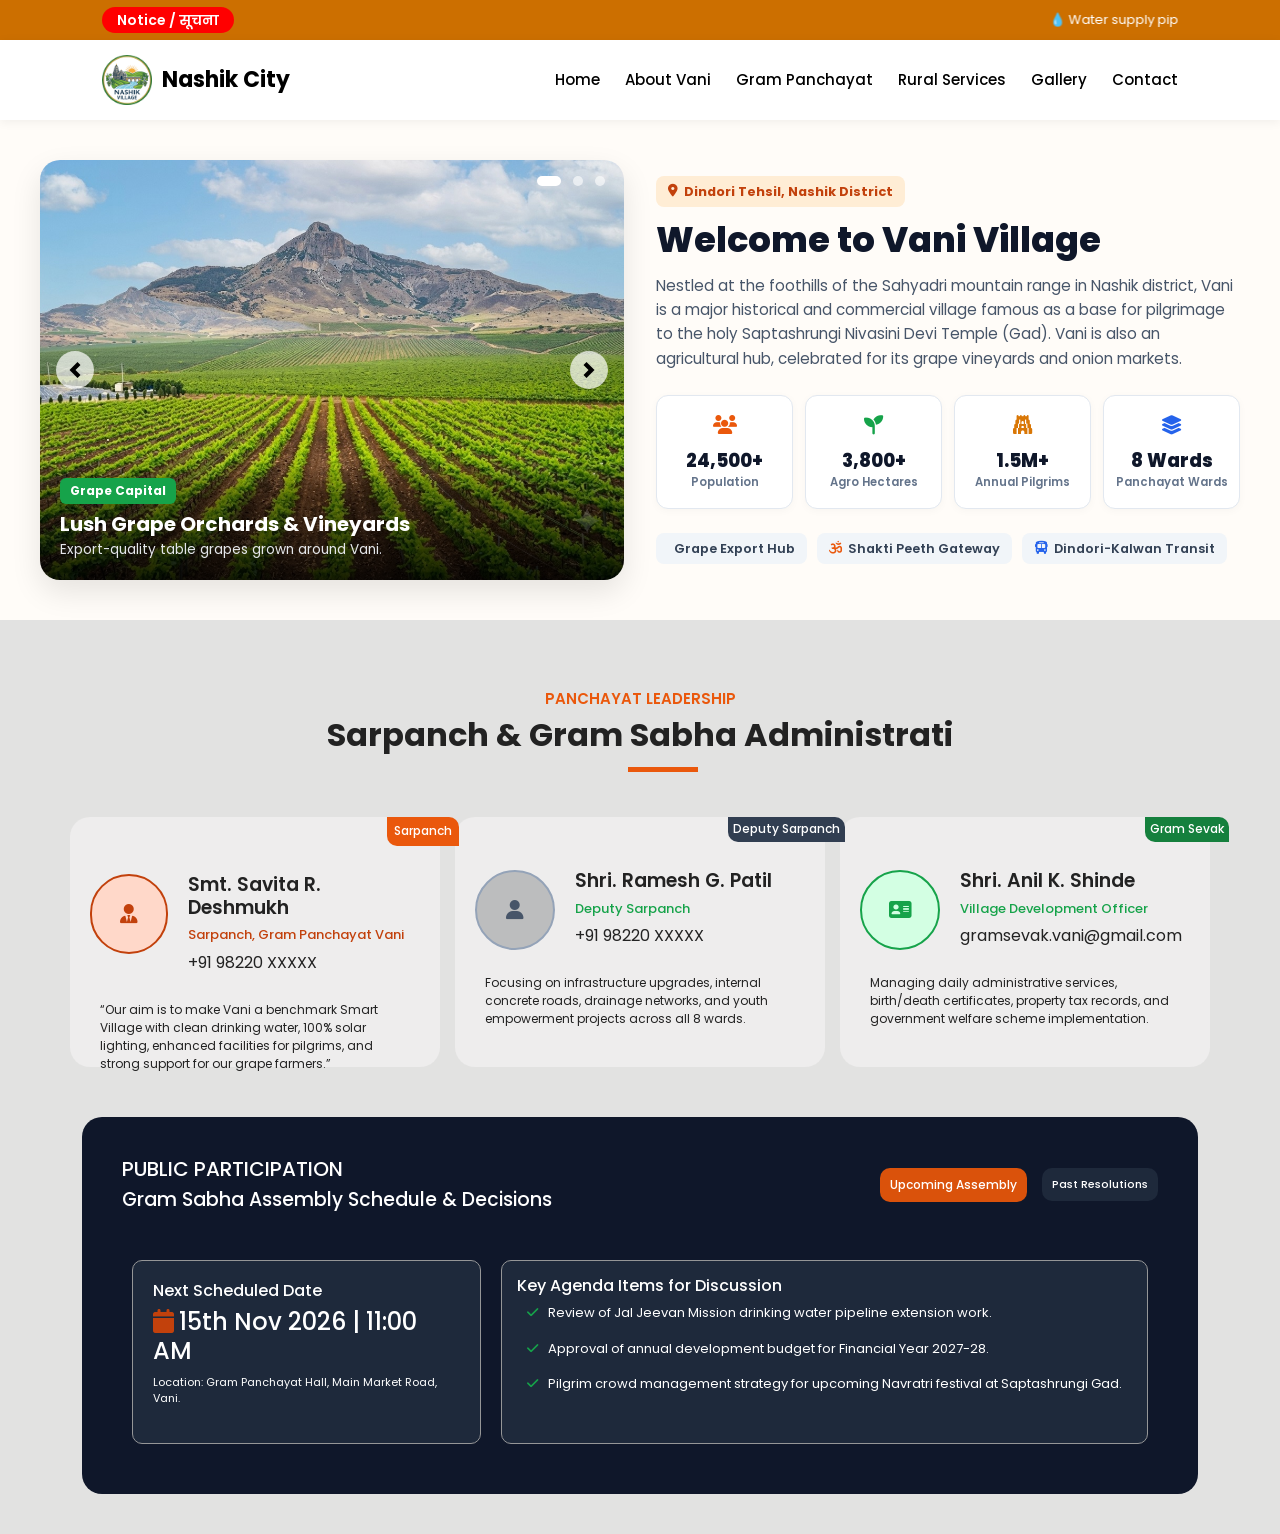
==== about.html @ 944fc52b "update" ====
<!DOCTYPE html>
<html lang="en">

<head>
    <meta charset="UTF-8">
    <meta name="viewport" content="width=device-width, initial-scale=1.0">
    <title>Nashik City | About Vani Village</title>

    <!-- Bootstrap 4 CSS -->
    <link rel="stylesheet" href="https://cdn.jsdelivr.net/npm/bootstrap@4.0.0/dist/css/bootstrap.min.css"
        integrity="sha384-Gn5384xqQ1aoWXA+058RXPxPg6fy4IWvTNh0E263XmFcJlSAwiGgFAW/dAiS6JXm" crossorigin="anonymous">

    <!-- Font Awesome -->
    <link rel="stylesheet" href="https://cdnjs.cloudflare.com/ajax/libs/font-awesome/6.7.2/css/all.min.css"
        referrerpolicy="no-referrer">

    <!-- Your complete stylesheet -->
    <link rel="stylesheet" href="style.css">
</head>

<body>
    <!-- Notice Bar -->
    <div class="notice">
        <h3>Notice / सूचना</h3>
        <marquee behavior="scroll" direction="left">
            💧 Water supply pipeline maintenance scheduled on Thursday 2 PM - 6 PM /
            रविवारी सकाळी ७ वाजता रामकुंड परिसरात विशेष स्वच्छता मोहीम.
        </marquee>
    </div>

    <!-- Header & Navigation -->
    <header class="heading">
        <a href="index.html" aria-label="Nashik City home">
            <div class="logo">
                <img src="./assets/logo.png" alt="Nashik City Logo">
                <h2>Nashik City</h2>
            </div>
        </a>

        <nav class="navbar" id="navbar" aria-label="Main navigation">
            <ul class="nav-links" id="nav-links">
                 <li><a href="#home">Home</a></li>
                <li><a href="/about.html">About Vani</a></li>
                <li><a href="#panchayat">Gram Panchayat</a></li>
                <li><a href="#services">Rural Services</a></li>
                <li><a href="#gallery">Gallery</a></li>
                <li><a href="#contact">Contact</a></li>
            </ul>
            <button class="hamburger-menu" id="hamburger-menu" aria-label="Toggle navigation" aria-expanded="false"
                aria-controls="nav-links" type="button">
                <span class="bar"></span>
                <span class="bar"></span>
                <span class="bar"></span>
            </button>
        </nav>
    </header>

    <main>
        <section class="about-section-1" aria-labelledby="about-title">
            <div class="about-container">
                <!-- LEFT SIDE: SLIDER -->
                <div class="about-slider">
                    <div id="carouselExampleIndicators" class="carousel slide" data-ride="carousel"
                        data-interval="5000">
                        <ol class="carousel-indicators custom-indicators">
                            <li data-target="#carouselExampleIndicators" data-slide-to="0" class="active"></li>
                            <li data-target="#carouselExampleIndicators" data-slide-to="1"></li>
                            <li data-target="#carouselExampleIndicators" data-slide-to="2"></li>
                        </ol>

                        <div class="carousel-inner">
                            <div class="carousel-item active">
                                <img class="d-block w-100" src="assets/aboutgrape.jpg"
                                    alt="Grape orchards and vineyards near Vani">
                                <div class="slider-overlay">
                                    <span class="badge-tag">Grape Capital</span>
                                    <h4 class="overlay-title">Lush Grape Orchards &amp; Vineyards</h4>
                                    <p class="overlay-desc">Export-quality table grapes grown around Vani.</p>
                                </div>
                            </div>

                            <div class="carousel-item">
                                <img class="d-block w-100" src="assets/about-gram.jpg"
                                    alt="Gram Panchayat administrative building">
                                <div class="slider-overlay">
                                    <span class="badge-tag">Administrative Hub</span>
                                    <h4 class="overlay-title">Gram Panchayat Administrative Hub</h4>
                                    <p class="overlay-desc">Serving citizens across Dindori Tehsil, Nashik District.</p>
                                </div>
                            </div>

                            <div class="carousel-item">
                                <img class="d-block w-100" src="assets/mata.jpg"
                                    alt="Saptashrungi Nivasini Devi Temple">
                                <div class="slider-overlay">
                                    <span class="badge-tag">Sacred Shrine</span>
                                    <h4 class="overlay-title">Saptashrungi Nivasini Devi Temple</h4>
                                    <p class="overlay-desc">A gateway to the revered Shakti Peeth pilgrimage site.</p>
                                </div>
                            </div>
                        </div>

                        <a class="carousel-control-prev circle-btn" href="#carouselExampleIndicators" role="button"
                            data-slide="prev" aria-label="Previous slide">
                            <span class="carousel-control-prev-icon" aria-hidden="true"></span>
                            <span class="sr-only">Previous</span>
                        </a>
                        <a class="carousel-control-next circle-btn" href="#carouselExampleIndicators" role="button"
                            data-slide="next" aria-label="Next slide">
                            <span class="carousel-control-next-icon" aria-hidden="true"></span>
                            <span class="sr-only">Next</span>
                        </a>
                    </div>
                </div>

                <!-- RIGHT SIDE: INFORMATION -->
                <div class="about-info">
                    <div class="location-tag">
                        <i class="fa-solid fa-location-dot" aria-hidden="true"></i>
                        Dindori Tehsil, Nashik District
                    </div>

                    <h1 class="main-title" id="about-title">Welcome to Vani Village</h1>
                    <p class="main-description">
                        Nestled at the foothills of the Sahyadri mountain range in Nashik district, Vani is a major
                        historical and commercial village famous as a base for pilgrimage to the holy Saptashrungi
                        Nivasini Devi Temple (Gad). Vani is also an agricultural hub, celebrated for its grape
                        vineyards and onion markets.
                    </p>

                    <div class="stats-grid">
                        <div class="stat-card">
                            <div class="stat-icon text-orange"><i class="fa-solid fa-users" aria-hidden="true"></i>
                            </div>
                            <div class="stat-value">24,500+</div>
                            <div class="stat-label">Population</div>
                        </div>
                        <div class="stat-card">
                            <div class="stat-icon text-green"><i class="fa-solid fa-seedling" aria-hidden="true"></i>
                            </div>
                            <div class="stat-value">3,800+</div>
                            <div class="stat-label">Agro Hectares</div>
                        </div>
                        <div class="stat-card">
                            <div class="stat-icon text-amber"><i class="fa-solid fa-gopuram" aria-hidden="true"></i>
                            </div>
                            <div class="stat-value">1.5M+</div>
                            <div class="stat-label">Annual Pilgrims</div>
                        </div>
                        <div class="stat-card">
                            <div class="stat-icon text-blue"><i class="fa-solid fa-layer-group" aria-hidden="true"></i>
                            </div>
                            <div class="stat-value">8 Wards</div>
                            <div class="stat-label">Panchayat Wards</div>
                        </div>
                    </div>

                    <div class="feature-badges">
                        <span class="feature-tag"><i class="fa-solid fa-wine-glass-starter text-green"
                                aria-hidden="true"></i> Grape Export Hub</span>
                        <span class="feature-tag"><i class="fa-solid fa-om text-orange" aria-hidden="true"></i> Shakti
                            Peeth Gateway</span>
                        <span class="feature-tag"><i class="fa-solid fa-bus text-blue" aria-hidden="true"></i>
                            Dindori-Kalwan Transit</span>
                    </div>
                </div>
            </div>
        </section>
        <section class="about-section-2">
            <div class="about-container2 text-center">
                <h6>Panchayat Leadership</h6>
                <h2>Sarpanch & Gram Sabha Administrati</h2>
                <span></span>
            </div>
            <div class="about-container-card">
                <div class="about-container-box">
                    <h6 class="ach61">Sarpanch</h6>
                    <div class="ach061">
                        <div class="ach-01"><i class="fa-solid fa-user-tie"></i></div>
                        <div class="ach-001">
                            <h5>Smt. Savita R. Deshmukh</h5>
                            <h6>Sarpanch, Gram Panchayat Vani</h6>
                            <p> +91 98220 XXXXX</p>
                        </div>
                    </div>
                    <div class="about-container-card-0001">
                        <p> “Our aim is to make Vani a benchmark Smart Village with clean drinking water, 100% solar
                            lighting, enhanced facilities for pilgrims, and strong support for our grape farmers.”</p>
                    </div>
                </div>
                <div class="about-container-box">
                    <h6 class="ach62">Deputy Sarpanch</h6>
                    <div class="ach061">
                        <div class="ach-02"><i class="fa-solid fa-user"></i></div>
                        <div class="ach-002">
                            <h5>Shri. Ramesh G. Patil</h5>
                            <h6>Deputy Sarpanch</h6>
                            <p> +91 98220 XXXXX</p>
                        </div>
                    </div>
                    <div class="about-container-card-0001">
                        <p>Focusing on infrastructure upgrades, internal concrete roads, drainage networks, and youth
                            empowerment projects across all 8 wards.</p>
                    </div>

                </div>
                <div class="about-container-box">
                    <h6 class="ach63">Gram Sevak</h6>
                    <div class="ach061">
                        <div class="ach-03"><i class="fa-solid fa-address-card"></i></div>
                        <div class="ach-003">
                            <h5>Shri. Anil K. Shinde</h5>
                            <h6>Village Development Officer</h6>
                            <p> gramsevak.vani@gmail.com</p>
                        </div>
                    </div>
                    <div class="about-container-card-0001">
                        <p>Managing daily administrative services, birth/death certificates, property tax records, and
                            government welfare scheme implementation.</p>
                    </div>

                </div>
            </div>

            </div>

            <div class="text-011">
                <div class="about-upcoming-assmebly">
                    <div class="public-partition">
                        <div class="public-partition-01">
                            <h5>Public Participation</h5>
                            <h4>Gram Sabha Assembly Schedule & Decisions</h4>
                        </div>
                        <div class="public-partition-02">
                            <h5>Upcoming Assembly</h5>
                            <h6>Past Resolutions</h6>
                        </div>
                    </div>

                    <div class="assmbly-01">
                        <div class="asmby-001 text-left">
                            <h6>Next Scheduled Date</h6>
                            <h4> <i class="fa-solid fa-calendar"></i>15th Nov 2026 | 11:00 AM</h4>
                            <p>Location: Gram Panchayat Hall, Main Market Road, Vani.</p>
                        </div>
                        <div class="asmby-002">
                            <h6>Key Agenda Items for Discussion</h6>
                            <p><i class="fa-solid fa-check"></i>Review of Jal Jeevan Mission drinking water pipeline extension work.</p>
                            <p><i class="fa-solid fa-check"></i>Approval of annual development budget for Financial Year 2027-28.</p>
                            <p><i class="fa-solid fa-check"></i>Pilgrim crowd management strategy for upcoming Navratri festival at Saptashrungi Gad.</p>
                        </div>
                    </div>
                </div>
            </div>
        </section>
    </main>

    <script src="https://code.jquery.com/jquery-3.2.1.slim.min.js"
        integrity="sha384-KJ3o2DKtIkvYIK3UENzmM7KCkRr/rE9/Qpg6aAZGJwFDMVNA/GpGFF93hXpG5KkN"
        crossorigin="anonymous"></script>
    <script src="https://cdn.jsdelivr.net/npm/popper.js@1.12.9/dist/umd/popper.min.js"
        integrity="sha384-ApNbgh9B+Y1QKtv3Rn7W3mgPxhU9K/ScQsAP7hUibX39j7fakFPskvXusvfa0b4Q"
        crossorigin="anonymous"></script>
    <script src="https://cdn.jsdelivr.net/npm/bootstrap@4.0.0/dist/js/bootstrap.min.js"
        integrity="sha384-JZR6Spejh4U02d8jOt6vLEHfe/JQGiRRSQQxSfFWpi1MquVdAyjUar5+76PVCmYl"
        crossorigin="anonymous"></script>

</body>

</html>
---- style.css ----
@import url('https://fonts.googleapis.com/css2?family=Poppins:wght@400;500;600;700&display=swap');

* {
    margin: 0;
    padding: 0;
    box-sizing: border-box;
    font-family: 'Poppins', sans-serif;
}


:root {
    ---alert-color--: #b5d0f3;
    ---padding--: 10px;
    --rounded--: 10px;
    ---font-size--: 13px;
    ---text-color--: #0a499b;

    ---background-red--: #ffcece;
    ---text-red--: #ff0000;


}

html {
    scroll-behavior: smooth;
    scroll-padding-top: 90px;
}

body {
    width: 100%;
    min-height: 100vh;
    overflow-x: hidden;
    color: #222;
}

/* Notice bar */
.notice {
    display: flex;
    align-items: center;
    gap: 20px;
    background-color: #CC6F00;
    color: #fff;
    min-height: 40px;
    padding-left: 130px;
    padding-right: 130px;
}

.notice h3 {
    background-color: red;
    font-size: 14px;
    font-weight: 600;
    border-radius: 20px;
    padding: 5px 15px;
    white-space: nowrap;
    margin: 0;
}

.notice marquee {
    flex: 1;
    min-width: 0;
    font-size: 13px;
}

/* Header */
.heading {
    display: flex;
    align-items: center;
    justify-content: space-between;
    background-color: #fff;
    color: #000;
    min-height: 80px;
    padding-left: 130px;
    padding-right: 130px;
    position: relative;
    z-index: 1000;
    box-shadow: 0 2px 10px rgba(0, 0, 0, 0.06);
}

/* Logo */
.logo {
    display: flex;
    align-items: center;
    gap: 10px;
    flex-shrink: 0;
}

.logo img {
    width: 50px;
    height: 50px;
    object-fit: contain;
}

.logo h2 {
    margin: 0;
    font-size: 22px;
    font-weight: 700;
    white-space: nowrap;
}

header a {
    text-decoration: none;
    color: black;
}

header a:hover {
    text-decoration: none;
    color: black;
}

/* Navigation */
.navbar {
    display: flex;
    align-items: center;
    width: auto;
    margin: 0;
    padding: 0;
}

.nav-links {
    display: flex;
    align-items: center;
    gap: 25px;
    list-style: none;
    margin: 0;
    padding: 0;
}

.nav-links li a {
    text-decoration: none;
    color: #000;
    font-size: 15px;
    font-weight: 500;
    transition: color 0.3s ease;
}

.nav-links li a:hover {
    color: #CC6F00;
}

/* Hamburger icon */
.hamburger-menu {
    display: none;
    flex-direction: column;
    align-items: center;
    justify-content: center;
    gap: 6px;
    width: 42px;
    height: 42px;
    cursor: pointer;
    border: none;
    background: transparent;
    position: relative;
    z-index: 1002;
}

.bar {
    display: block;
    width: 25px;
    height: 3px;
    background-color: #222;
    border-radius: 3px;
    transition: all 0.3s ease;
}

/* Hero section */
.section-1 {
    width: 100%;
    height: auto;
    margin: 0;
    padding: 0;
}



#carouselExampleControls {
    width: 100%;
}

.carousel-inner,
.carousel-item {
    width: 100%;
}

.carousel-img {
    display: block;
    width: 100%;
    height: clamp(350px, 48vw, 650px);
    object-fit: cover;
    object-position: center;
}

/* Hero caption */
.carousel-caption {
    top: 0;
    right: 10%;
    bottom: 0;
    left: 10%;
    display: flex;
    flex-direction: column;
    align-items: center;
    justify-content: center;
    padding: 20px;
    text-align: center;
}

.carousel-caption .badge {
    max-width: 100%;
    white-space: normal;
    font-size: 12px;
    padding: 8px 15px;
    margin-bottom: 15px;
}

.carousel-caption h1 {
    font-size: clamp(28px, 4vw, 55px);
    font-weight: 700;
    line-height: 1.3;
    margin-bottom: 15px;
    text-shadow: 0 2px 10px rgba(0, 0, 0, 0.45);
}

.carousel-caption p {
    max-width: 700px;
    width: 100%;
    font-size: clamp(14px, 1.5vw, 19px);
    line-height: 1.7;
    margin-bottom: 20px;
    text-shadow: 0 2px 6px rgba(0, 0, 0, 0.7);
}

.carousel-caption .btn {
    padding: 10px 24px;
    border-radius: 30px;
    font-size: 14px;
    font-weight: 600;
    transition: all 0.3s ease;
}

.carousel-caption .btn:hover {
    transform: translateY(-2px);
    box-shadow: 0 6px 18px rgba(0, 0, 0, 0.2);
}

/* Carousel controls */
.carousel-control-prev,
.carousel-control-next {
    width: 7%;
    opacity: 0.8;
    transition: opacity 0.3s ease;
}

.carousel-control-prev:hover,
.carousel-control-next:hover {
    opacity: 1;
}

/* Section 2 */
.section-2 {
    width: 100%;
    height: auto;
    padding-left: 130px;
    padding-right: 130px;
    background-color: #ededed;
}

.section-2>div {
    width: 100%;
    max-width: 1500px;
    margin: 0 auto;
}

/* Section label */
.round {
    display: inline-block;
    border-radius: 60px;
    background-color: #FFC107;
    color: #5e3400;
    padding: 8px 212px;
    font-size: 13px;
    font-weight: 600;
}

/* Section heading */
.bold {
    font-size: clamp(28px, 3.5vw, 46px);
    font-weight: 700;
    line-height: 1.3;
    margin: 15px 0 20px;
    color: #222;
}

/* Section paragraph */
.para1 {
    max-width: 1050px;
    margin: 0 auto 35px;
    padding-left: 15px;
    padding-right: 15px;
    text-align: center;
    font-size: 15px;
    line-height: 1.9;
    color: #555;
}

/* Card Container */
.cards {
    display: grid;
    grid-template-columns: repeat(4, minmax(0, 1fr));
    gap: 24px;
    align-items: stretch;
    width: 100%;
    max-width: 1400px;
    margin: 40px auto 0;
}

.card-container {
    width: 100%;
    max-width: none;
    min-width: 0;
    margin: 0;
}

/* Card Box */
.card-box {
    position: relative;
    display: flex;
    flex-direction: column;
    width: 100%;
    height: 100%;
    background: #ffffff;
    border-radius: 16px;
    overflow: hidden;
    box-shadow: 0 10px 25px rgba(0, 0, 0, 0.08);
    border: 1px solid #f0f0f0;
    transition: transform 0.3s ease, box-shadow 0.3s ease;
}

.card-box:hover {
    transform: translateY(-6px);
    box-shadow: 0 16px 32px rgba(0, 0, 0, 0.12);
}

/* Image Container */
.image-wrapper {
    width: 100%;
    height: 190px;
    overflow: hidden;
    position: relative;
    flex-shrink: 0;
}

.image-wrapper img {
    width: 100%;
    height: 100%;
    object-fit: cover;
    object-position: center;
    transition: transform 0.4s ease;
}

.card-box:hover .image-wrapper img {
    transform: scale(1.05);
}

/* Floating Icon Badge */
.icon-badge {
    position: absolute;
    top: 155px;
    left: 22px;
    width: 50px;
    height: 50px;
    background-color: #fff3e6;
    border-radius: 12px;
    display: flex;
    align-items: center;
    justify-content: center;
    box-shadow: 0 4px 10px rgba(0, 0, 0, 0.1);
    z-index: 2;
}

.icon-badge i {
    font-size: 24px;
    color: #d97706;
}

/* Content Area */
.card-content {
    display: flex;
    flex-direction: column;
    flex: 1;
    padding: 38px 22px 24px;
}

.card-title {
    font-size: 1.15rem;
    font-weight: 700;
    color: #111827;
    margin-bottom: 12px;
    line-height: 1.4;
}

.card-description {
    flex: 1;
    font-size: 0.9rem;
    color: #4b5563;
    line-height: 1.75;
    margin-bottom: 20px;
}

/* Card Footer & Button */
.card-footer {
    margin-top: auto;
    border-top: 1px solid #f3f4f6;
    padding-top: 14px;
}

.card-button {
    background: none;
    border: none;
    color: #c2410c;
    font-weight: 700;
    font-size: 0.9rem;
    cursor: pointer;
    padding: 0;
    text-align: left;
    transition: color 0.2s ease;
}

.card-button:hover {
    color: #9a3412;
    text-decoration: underline;
}

/* Section 3 */
.section-3 {
    width: 100%;
    height: auto;
    min-height: 300px;
    padding: 60px 5%;
    background-color: #fff;
}

.section-3 h1 {
    font-size: clamp(28px, 4vw, 42px);
    font-weight: 700;
    margin: 0;
}


.round2 {
    display: inline-block;
    border-radius: 60px;
    background-color: #c4edfd;
    color: #10466f;
    padding: 8px 22px;
    font-size: 13px;
    font-weight: 600;
}

.box {
    display: flex;
    align-items: center;
    flex-wrap: wrap;
    justify-content: center;
    gap: 30px;
    max-width: 1000px;
    padding-top: 5%;
    padding-bottom: 5%;
}

.box1 {
    width: 250px;
    transition: transform 0.35s ease,
        box-shadow 0.35s ease, ;
    border-radius: 10px;
    height: 170px;
    background-color: #10192C;
    padding: 15px;
}

.box2 {
    width: 250px;
    transition: transform 0.35s ease,
        box-shadow 0.35s ease, ;
    border-radius: 10px;
    height: 170px;
    background-color: #10192C;
}

.box3 {
    width: 250px;
    transition: transform 0.35s ease,
        box-shadow 0.35s ease, ;
    border-radius: 10px;
    height: 170px;
    background-color: #10192C;
}

.box4 {
    width: 250px;
    transition: transform 0.35s ease,
        box-shadow 0.35s ease, ;
    border-radius: 10px;
    height: 170px;
    background-color: #10192C;
}

.box1:hover,
.box2:hover,
.box3:hover,
.box4:hover {
    transform: translateY(-8px);
    box-shadow: 0 12px 28px rgba(0, 0, 0, 0.15);
    border: 1px #1ca67c solid;
}

.text {
    font-size: 40px;
    color: #f0f0f0;
}

.flx {
    display: flex;

}

.text {
    padding-top: 10px;
}

.txt {
    padding-top: 20px;
    color: #f0f0f0;
    font-weight: 600;
    font-size: 12px;
    text-transform: uppercase;
    padding-left: 5px;
}

.txt2 {
    color: #f0f0f0;
    font-weight: 800;
    text-transform: uppercase;
    font-size: 25px;
    padding-top: 5px;
}

.metro {
    color: #ededed;
    font-size: 13px;
}



.grps {
    color: #ededed;
    padding: 14px;
}

.exp {
    font-size: 16px;
    text-transform: uppercase;
    font-weight: 700;
    color: #5280ff;
    text-align: left;
}

.tons {
    text-align: left;
    font-weight: 800;
}

.hub {
    font-size: 14px;
    text-align: left;

}

.p {
    padding: 15px;
}

.dot {
    padding-right: 25px;
    color: rgb(98, 234, 98);
}

.dot2 {
    padding-right: 25px;
    color: rgb(234, 225, 98);
}

.md {
    color: rgb(98, 234, 98);
    font-weight: 500;
    font-size: 17px;
    text-transform: uppercase;
}

.md2 {
    color: rgb(234, 225, 98);
    font-weight: 500;
    font-size: 17px;
    text-transform: uppercase;
}

.tal {
    font-weight: 800;
    font-size: 33px;
}

.gram {
    font-size: 12px;
    color: #abaaaa;
}

.recta {
    display: flex;
    flex-wrap: wrap;
    align-items: center;
    justify-content: center;
    gap: 30px;

}

.rect {
    width: 250px;
    height: 200px;
    background-color: rgb(248, 248, 248);
    border: 1px solid #cccbcb;
    border-radius: 10px;
    padding: 15px;
    overflow: hidden;
    border-radius: 12px;
    transition: transform 0.35s ease,
        box-shadow 0.35s ease,
        background-color 0.35s ease;
    cursor: pointer;
}

.rect:hover {
    transform: translateY(-8px);
    box-shadow: 0 12px 28px rgba(0, 0, 0, 0.15);
}

.dress {
    padding-top: 15px;
    padding-bottom: 15px;
    font-size: 25px;
    color: orangered;
}

.num {
    font-size: 40px;
    font-weight: bolder;
}

.num1 {
    font-size: 40px;
    font-weight: bolder;
    padding-top: 50px;

}

.num3 {
    padding: 15px;
    font-size: 40px;
    font-weight: bolder;
}

.rati {
    color: #8e8e8e;
    text-transform: uppercase;
}


.section-4 {
    width: 100%;
    height: auto;
    background-color: #b1b8c2;
    padding: 20px 15px;
    box-sizing: border-box;
}

.round3 {
    display: inline-block;
    border-radius: 60px;
    background-color: #FFC107;
    color: #5e3400;
    padding: 8px 22px;
    font-size: 13px;
    font-weight: 600;
}

.shab {
    font-weight: 700;
}

.munci {
    font-size: 13px;
}

.gap {
    display: flex;
    align-items: center;
    justify-content: space-between;
    gap: 30px;
    flex-wrap: wrap;
    margin-bottom: 20px;
}

.tabs {
    display: flex;
    align-items: center;
    justify-content: center;
    gap: 12px;
    flex-wrap: wrap;
}

.tab {
    padding: 10px;
    border: 1px solid #d8dce3;
    border-radius: 12px;
    background: #f3f4f6;
    color: #23304d;
    font-size: 12px;
    font-weight: 600;
    cursor: pointer;
    transition: 0.3s;
}

.tab:hover {
    background: #eceff3;
}

.tab.active {
    background: #e85b20;
    color: #fff;
    border-color: #e85b20;
}

.search-box-wrapper {
    width: 100%;
    display: flex;
    justify-content: center;
    padding-bottom: 30px;
}

.search-box {
    position: relative;
    width: 100%;
    max-width: 600px;
    display: flex;
    align-items: center;
}

.search-box input {
    width: 100%;
    padding: 12px 15px 12px 45px;
    border: none;
    outline: none;
    border-radius: 20px;
    box-sizing: border-box;
}

.search-icon {
    color: grey;
    position: absolute;
    left: 18px;
    z-index: 2;
}

.notce-info {
    display: flex;
    align-items: stretch;
    justify-content: center;
    gap: 30px;
    flex-wrap: wrap;
}

.notice-card {
    flex: 1 1 320px;
    max-width: 400px;
    background: #fff;
    border: 1px solid #e5e7eb;
    border-radius: 18px;
    padding: 20px;
    transition: all .35s ease;
    cursor: pointer;
    position: relative;
    overflow: hidden;
    box-sizing: border-box;
}

.notice-card:hover {
    transform: translateY(-8px);
    box-shadow: 0 15px 35px rgba(0, 0, 0, 0.12);
    border-color: #0099cc;
}

.notice-card::before {
    content: "";
    position: absolute;
    top: 0;
    left: 0;
    width: 0%;
    height: 4px;
    background: linear-gradient(90deg, #00a9c9, #17c964);
    transition: .4s;
}

.notice-card:hover::before {
    width: 100%;
}

.card-top {
    display: flex;
    justify-content: space-between;
    align-items: center;
    margin-bottom: 16px;
}

.badge {
    background: #d7f2f5;
    color: #007d95;
    font-size: 13px;
    font-weight: 600;
    padding: 6px 14px;
    border-radius: 30px;
}

.date {
    color: #7a7a7a;
    font-size: 14px;
    display: flex;
    align-items: center;
    gap: 6px;
}

.notice-title {
    font-size: 22px;
    font-weight: 700;
    color: #0f172a;
    line-height: 1.4;
    margin-bottom: 14px;
    transition: .3s;
}

.notice-card:hover .notice-title {
    color: #0099cc;
}

.notice-text {
    color: #64748b;
    line-height: 1.7;
    font-size: 15px;
    margin-bottom: 20px;
}

.footer {
    display: flex;
    justify-content: space-between;
    align-items: center;
    border-top: 1px solid #ececec;
    padding-top: 14px;
}

.department {
    color: #64748b;
    font-size: 14px;
}

.status {
    width: 18px;
    height: 18px;
    border-radius: 50%;
    background: #20c05c;
    color: white;
    display: flex;
    align-items: center;
    justify-content: center;
    font-size: 11px;
    transition: .3s;
}

.notice-card:hover .status {
    transform: rotate(360deg) scale(1.15);
}

/* Media Query for Smaller Devices */
@media (max-width: 768px) {
    .gap {
        flex-direction: column;
        align-items: flex-start;
        gap: 15px;
    }

    .notice-title {
        font-size: 20px;
    }
}


.section-5 {
    width: 100%;
    height: auto;
    background-color: #fcfcfd;
    padding: 60px 5%;
}

.py {
    font-weight: bold;
}

.sea {
    width: 100%;
    display: flex;
    align-items: center;
    justify-content: center;
    gap: 20px;
    flex-wrap: wrap;
}

.search-box2 {
    width: 60%;
    position: relative;
}

.search-box2 i {
    position: absolute;
    left: 18px;
    top: 50%;
    transform: translateY(-50%);
    color: #6b7280;
    font-size: 16px;
}

.search-box2 input {
    width: 100%;
    padding: 12px 15px 12px 48px;
    border: 1px solid #cbd5e1;
    border-radius: 30px;
    outline: none;
    font-size: 15px;
    transition: 0.3s;
}

.search-box2 input:focus {
    border-color: #0ea5e9;
    box-shadow: 0 0 0 4px rgba(14, 165, 233, 0.15);
}

.sea2 {
    width: 30%;
}

.sea2 select {
    width: 100%;
    padding: 12px 15px;
    border: 1px solid #cbd5e1;
    border-radius: 30px;
    outline: none;
    font-size: 15px;
    cursor: pointer;
    background: #fff;
    transition: 0.3s;
}

.sea2 select:focus {
    border-color: #0ea5e9;
}

.fines {
    width: 100%;
    display: flex;
    flex-wrap: wrap;
    align-items: center;
    justify-content: center;
    gap: 20px;
    padding: 40px 10px 10px 10px;
}

.fines-box {
    width: 500px;
    height: auto;
    background-color: #d8dce3;
    border: 1px solid #c5c9cf;
    border-radius: 10px;
    padding: 10px;
    cursor: pointer;


}

.charges {
    display: flex;
    align-items: center;
    justify-content: space-between;
}

.proc {
    background: var(---alert-color--);
    padding: var(---padding--);
    border-radius: var(--rounded--);
    color: var(---text-color--);
    font-size: var(---font-size--);
}

.thous {
    background: var(---background-red--);
    color: var(---text-red--);
    padding: var(---padding--);
    border-radius: var(--rounded--);
}

.thos1 {
    font-size: 19px;
    font-weight: bold;
}

.thos2 {
    font-size: 14px;
    font-weight: lighter;
}

.footer-portal {
    width: 100%;
    background-color: #0b1120;
    /* Deep dark navy matching the image */
    color: #94a3b8;
    font-family: inherit;
    padding: 50px 20px 20px 20px;
    box-sizing: border-box;
}

.footer-container {
    max-width: 1200px;
    margin: 0 auto;
    display: flex;
    justify-content: space-between;
    gap: 40px;
    flex-wrap: wrap;
}

.footer-col {
    flex: 1 1 250px;
}

.footer-brand {
    display: flex;
    align-items: center;
    gap: 10px;
    margin-bottom: 15px;
}

.footer-brand h3 {
    color: #ffffff;
    font-size: 18px;
    font-weight: 700;
    margin: 0;
}

.brand-icon {
    font-size: 20px;
}

.footer-desc {
    font-size: 14px;
    line-height: 1.6;
    color: #94a3b8;
    margin: 0;
}

.footer-col h4 {
    color: #ffffff;
    font-size: 13px;
    font-weight: 700;
    letter-spacing: 0.5px;
    margin-bottom: 20px;
}

.links-col ul {
    list-style: none;
    padding: 0;
    margin: 0;
}

.links-col li {
    margin-bottom: 12px;
}

.links-col a {
    color: #94a3b8;
    text-decoration: none;
    font-size: 14px;
    transition: color 0.3s ease;
}

.links-col a:hover {
    color: #ffffff;
}

.address-col p {
    font-size: 14px;
    line-height: 1.6;
    margin: 0 0 12px 0;
}

.footer-email a {
    color: #38bdf8;
    text-decoration: none;
}

.footer-email a:hover {
    text-decoration: underline;
}

.footer-divider {
    max-width: 1200px;
    height: 1px;
    background-color: #1e293b;
    margin: 40px auto 20px auto;
}

.footer-bottom {
    max-width: 1200px;
    margin: 0 auto;
    display: flex;
    justify-content: space-between;
    align-items: center;
    flex-wrap: wrap;
    gap: 15px;
    font-size: 13px;
    color: #64748b;
}

.footer-bottom p {
    margin: 0;
}

/* Responsive adjustments for smaller tablets and mobile screens */
@media (max-width: 768px) {
    .footer-container {
        gap: 30px;
    }

    .footer-bottom {
        flex-direction: column;
        align-items: flex-start;
        gap: 8px;
    }
}




/* Tablet Responsive */
@media (max-width: 1100px) {
    .heading {
        padding: 12px 22px;
    }

    .logo h2 {
        font-size: 19px;
    }

    .nav-links {
        gap: 17px;
    }

    .nav-links li a {
        font-size: 14px;
    }

    .carousel-img {
        height: clamp(350px, 48vw, 500px);
    }

    .cards {
        grid-template-columns: repeat(2, minmax(0, 1fr));
        gap: 24px;
    }

    .image-wrapper {
        height: 210px;
    }

    .para1 {
        font-size: 14px;
    }
}

/* Mobile Responsive */
@media (max-width: 768px) {
    .heading {
        padding: 10px 18px;
        min-height: 70px;
    }



    .search-box2,
    .sea2 {
        width: 100%;
    }

    .sea {
        flex-direction: column;
    }


    .logo {
        gap: 8px;
    }

    .logo h2 {
        font-size: 18px;
    }

    .logo img {
        width: 42px;
        height: 42px;
    }

    .hamburger-menu {
        display: flex;
    }

    /* Mobile Navigation */
    .nav-links {
        position: fixed;
        top: 0;
        right: -100%;
        width: 80%;
        max-width: 340px;
        height: 100vh;
        height: 100dvh;
        background-color: #222;
        flex-direction: column;
        justify-content: flex-start;
        align-items: center;
        gap: 24px;
        padding: 100px 20px 30px;
        box-shadow: -5px 0 15px rgba(0, 0, 0, 0.3);
        list-style: none;
        overflow-y: auto;
        transition: right 0.35s ease;
        z-index: 1001;
    }

    .nav-links.active {
        right: 0;
    }

    .nav-links li {
        width: 100%;
        margin: 0;
        display: block;
        text-align: center;
    }

    .nav-links li a {
        color: #fff;
        font-size: 17px;
        display: block;
        padding: 10px;
        text-decoration: none;
    }

    .nav-links li a:hover {
        color: #FFC107;
    }

    /* Hamburger becomes an X */
    .hamburger-menu.active .bar:nth-child(1) {
        transform: translateY(9px) rotate(45deg);
    }

    .hamburger-menu.active .bar:nth-child(2) {
        opacity: 0;
    }

    .hamburger-menu.active .bar:nth-child(3) {
        transform: translateY(-9px) rotate(-45deg);
    }

    .hamburger-menu.active .bar {
        background-color: #CC6F00;
    }

    /* Notice bar */
    .notice {
        gap: 10px;
        padding: 8px 10px;
    }

    .notice h3 {
        font-size: 11px;
        padding: 5px 10px;
    }

    .notice marquee {
        font-size: 11px;
    }

    /* Hero section */
    .section-1 {
        height: auto;
    }

    .carousel-img {
        height: 420px;
    }

    .carousel-caption {
        right: 7%;
        left: 7%;
        padding: 12px 5px;
    }

    .carousel-caption .badge {
        font-size: 10px;
        padding: 7px 12px;
        margin-bottom: 12px;
    }

    .carousel-caption h1 {
        font-size: clamp(25px, 5vw, 35px);
        margin-bottom: 12px;
    }

    .carousel-caption p {
        font-size: 13px;
        line-height: 1.6;
        margin-bottom: 15px;
    }

    .carousel-caption .btn {
        font-size: 12px;
        padding: 9px 18px;
    }

    /* Section 2 */
    .section-2 {
        height: auto;
        padding: 45px 20px;
    }

    .section-2 .bold {
        font-size: clamp(25px, 5vw, 34px);
    }

    .para1 {
        font-size: 13px;
        padding-left: 5px;
        padding-right: 5px;
        line-height: 1.8;
        margin-bottom: 25px;
    }

    /* Cards */
    .cards {
        grid-template-columns: repeat(2, minmax(0, 1fr));
        gap: 18px;
        margin-top: 28px;
    }

    .image-wrapper {
        height: 180px;
    }

    .icon-badge {
        top: 145px;
        left: 16px;
        width: 44px;
        height: 44px;
    }

    .icon-badge i {
        font-size: 20px;
    }

    .card-content {
        padding: 34px 16px 20px;
    }

    .card-title {
        font-size: 1rem;
    }

    .card-description {
        font-size: 0.84rem;
        line-height: 1.7;
    }

    .card-button {
        font-size: 0.8rem;
    }

    /* Section 3 */
    .section-3 {
        min-height: 220px;
        padding: 40px 20px;
    }

    .box1 {
        width: 270px;
        transition: transform 0.35s ease,
            box-shadow 0.35s ease, ;
        border-radius: 10px;
        height: 170px;
        background-color: #10192C;
        padding: 15px;
    }

    .box2 {
        width: 250px;
        transition: transform 0.35s ease,
            box-shadow 0.35s ease, ;
        border-radius: 10px;
        height: 170px;
        background-color: #10192C;
    }

    .box3 {
        width: 250px;
        transition: transform 0.35s ease,
            box-shadow 0.35s ease, ;
        border-radius: 10px;
        height: 170px;
        background-color: #10192C;
    }

    .box4 {
        width: 280px;
        border-radius: 10px;
        height: 170px;
        background-color: #10192C;
    }
}

/* Small Mobile */
@media (max-width: 480px) {
    .heading {
        min-height: 64px;
        padding: 8px 12px;
    }

    .logo img {
        width: 36px;
        height: 36px;
    }

    .logo h2 {
        font-size: 16px;
    }

    .hamburger-menu {
        width: 38px;
        height: 38px;
    }

    /* Notice */
    .notice {
        gap: 8px;
        padding: 7px;
    }

    .notice h3 {
        font-size: 10px;
        padding: 5px 8px;
    }

    .notice marquee {
        font-size: 10px;
    }

    /* Hero */
    .carousel-img {
        height: 360px;
    }

    .carousel-caption {
        right: 9%;
        left: 9%;
        padding: 10px 2px;
    }

    .carousel-caption .badge {
        max-width: 95%;
        font-size: 9px;
    }

    .carousel-caption h1 {
        font-size: 24px;
        line-height: 1.3;
    }

    .carousel-caption p {
        font-size: 11px;
        line-height: 1.55;
    }

    .carousel-caption .btn {
        font-size: 11px;
        padding: 8px 14px;
    }

    /* Section 2 */
    .section-2 {
        padding: 35px 14px;
    }

    .round {
        font-size: 11px;
        padding: 7px 15px;
    }

    .section-2 .bold {
        font-size: 25px;
        line-height: 1.35;
    }

    .para1 {
        font-size: 12px;
        padding: 0;
        line-height: 1.8;
    }

    /* Cards */
    .cards {
        grid-template-columns: 1fr;
        gap: 22px;
        margin-top: 25px;
    }

    .card-container {
        width: 100%;
        max-width: 400px;
        margin: 0 auto;
    }

    .image-wrapper {
        height: 210px;
    }

    .icon-badge {
        top: 175px;
        left: 18px;
        width: 46px;
        height: 46px;
    }

    .card-content {
        padding: 35px 18px 20px;
    }

    .card-title {
        font-size: 1.1rem;
    }

    .card-description {
        font-size: 0.88rem;
        line-height: 1.75;
    }

    .card-button {
        font-size: 0.85rem;
    }

    /* Section 3 */
    .section-3 {
        min-height: 180px;
        padding: 35px 16px;
    }
}


/* Traditional Website Side Spacing */

/* Notice Bar */
.notice {
    padding-left: clamp(20px, 8vw, 130px);
    padding-right: clamp(20px, 8vw, 130px);
}

/* Header */
.heading {
    padding-left: clamp(20px, 8vw, 130px);
    padding-right: clamp(20px, 8vw, 130px);
}

/* Hero Section */
.section-1 {
    padding-left: clamp(16px, 4vw, 60px);
    padding-right: clamp(16px, 4vw, 60px);
}

/* Heritage Section */
.section-2 {
    padding: 60px clamp(20px, 8vw, 130px);
}

/* Section Label */
.round {
    padding: 8px 22px;
}

/* Statistics Boxes */
.box {
    width: 100%;
    max-width: 1000px;
    margin: 0 auto;
    padding: 40px 0;
}

/* Heritage Cards */
.cards {
    width: 100%;
    max-width: 1400px;
    margin: 30px auto 0;
}

/* Analytics Section */
.section-3 {
    padding: 60px clamp(20px, 8vw, 130px);
}

/* Analytics Cards */
.recta {
    width: 100%;
    max-width: 1400px;
    margin: 30px auto 0;
}

/* Official Bulletins */
.section-4 {
    padding: 40px clamp(20px, 8vw, 130px);
}

/* Tablet */
@media (max-width: 1100px) {

    .notice,
    .heading {
        padding-left: 30px;
        padding-right: 30px;
    }

    .section-1 {
        padding-left: 20px;
        padding-right: 20px;
    }

    .section-2,
    .section-3,
    .section-4 {
        padding-left: 30px;
        padding-right: 30px;
    }
}

/* Mobile */
@media (max-width: 768px) {

    .notice,
    .heading {
        padding-left: 15px;
        padding-right: 15px;
    }

    .section-1 {
        padding-left: 10px;
        padding-right: 10px;
    }

    .section-2,
    .section-3,
    .section-4 {
        padding: 35px 18px;
    }

    .box {
        padding: 25px 0;
        gap: 18px;
    }

    .recta {
        gap: 18px;
    }
}

/* Small Mobile */
@media (max-width: 480px) {

    .notice,
    .heading {
        padding-left: 10px;
        padding-right: 10px;
    }

    .section-1 {
        padding-left: 6px;
        padding-right: 6px;
    }

    .section-2,
    .section-3,
    .section-4 {
        padding: 30px 14px;
    }
}



/* About */

/* Container Layout */
.about-section-1 {
    background-color: #fffcf8;
    padding: 40px 20px;
    font-family: 'Segoe UI', Roboto, Helvetica, Arial, sans-serif;
}

.about-container {
    max-width: 1200px;
    height: auto;
    margin: 0 auto;
    display: flex;
    gap: 32px;
    align-items: center;
}

/* LEFT SIDE: SLIDER STYLES */
.about-slider {
    flex: 1;
    max-width: 50%;
    border-radius: 20px;
    overflow: hidden;
    box-shadow: 0 12px 30px rgba(0, 0, 0, 0.1);
    position: relative;
}

.about-slider .carousel-item {
    height: 420px;
    position: relative;
}

.about-slider .carousel-item img {
    width: 100%;
    height: 100%;
    object-fit: cover;
}

/* Custom Top-Right Pill Indicators */
.custom-indicators {
    top: 16px;
    right: 16px;
    left: auto;
    bottom: auto;
    margin: 0;
    display: flex;
    gap: 6px;
    z-index: 10;
}

.custom-indicators li {
    width: 10px;
    height: 10px;
    border-radius: 50%;
    background-color: rgba(255, 255, 255, 0.6);
    border: none;
    transition: all 0.3s ease;
}

.custom-indicators li.active {
    width: 24px;
    border-radius: 12px;
    background-color: #ffffff;
}

/* Bottom Overlay Text */
.slider-overlay {
    position: absolute;
    bottom: 0;
    left: 0;
    right: 0;
    padding: 24px;
    background: linear-gradient(to top, rgba(0, 0, 0, 0.85) 0%, rgba(0, 0, 0, 0.4) 60%, transparent 100%);
    color: #ffffff;
}

.badge-tag {
    display: inline-block;
    background-color: #16a34a;
    /* Vibrant Green */
    color: #ffffff;
    font-size: 0.75rem;
    font-weight: 700;
    padding: 4px 10px;
    border-radius: 6px;
    margin-bottom: 8px;
}

.overlay-title {
    font-size: 1.25rem;
    font-weight: 700;
    margin: 0 0 4px 0;
}

.overlay-desc {
    font-size: 0.85rem;
    color: #e5e7eb;
    margin: 0;
}

/* Circular Carousel Controls */
.circle-btn {
    width: 38px;
    height: 38px;
    background-color: rgba(255, 255, 255, 0.7);
    border-radius: 50%;
    top: 50%;
    transform: translateY(-50%);
    opacity: 1;
    display: flex;
    align-items: center;
    justify-content: center;
    transition: background-color 0.2s ease;
}

.circle-btn:hover {
    background-color: rgba(255, 255, 255, 0.95);
}

.carousel-control-prev.circle-btn {
    left: 16px;
}

.carousel-control-next.circle-btn {
    right: 16px;
}

.circle-btn .carousel-control-prev-icon,
.circle-btn .carousel-control-next-icon {
    filter: invert(1);
    width: 16px;
    height: 16px;
}


/* RIGHT SIDE: INFO STYLES */
.about-info {
    flex: 1;
    max-width: 50%;
}

.location-tag {
    display: inline-flex;
    align-items: center;
    gap: 6px;
    background-color: #ffedd5;
    color: #c2410c;
    font-size: 0.8rem;
    font-weight: 700;
    padding: 6px 12px;
    border-radius: 8px;
    margin-bottom: 12px;
}

.main-title {
    font-size: 2.2rem;
    font-weight: 800;
    color: #0f172a;
    margin-bottom: 12px;
}

.main-description {
    font-size: 0.95rem;
    color: #475569;
    line-height: 1.6;
    margin-bottom: 24px;
}

/* Stat Cards 4-Column Grid */
.stats-grid {
    display: grid;
    grid-template-columns: repeat(4, 1fr);
    gap: 12px;
    margin-bottom: 24px;
}

.stat-card {
    background: #ffffff;
    border: 1px solid #e2e8f0;
    border-radius: 12px;
    padding: 16px 10px;
    text-align: center;
    box-shadow: 0 2px 8px rgba(0, 0, 0, 0.03);
}

.stat-icon {
    font-size: 1.2rem;
    margin-bottom: 6px;
}

.stat-value {
    font-size: 1.15rem;
    font-weight: 800;
    color: #0f172a;
}

.stat-label {
    font-size: 0.72rem;
    color: #64748b;
    font-weight: 600;
}

/* Feature Tag Pills Bottom */
.feature-badges {
    display: flex;
    gap: 10px;
    flex-wrap: wrap;
}

.feature-tag {
    display: inline-flex;
    align-items: center;
    gap: 6px;
    background-color: #f1f5f9;
    color: #334155;
    font-size: 0.8rem;
    font-weight: 600;
    padding: 6px 12px;
    border-radius: 8px;
}

/* Ensure the parent carousel item acts as the absolute positioning container */
.about-slider .carousel-item {
    position: relative;
    overflow: hidden;
}

/* Position overlay strictly within each slide */
.slider-overlay {
    position: absolute;
    bottom: 0;
    left: 0;
    right: 0;
    padding: 20px;
    background: linear-gradient(to top, rgba(0, 0, 0, 0.85) 0%, rgba(0, 0, 0, 0.4) 70%, transparent 100%);
    color: #ffffff;
    z-index: 5;
}

/* Color Helper Classes */
.text-orange {
    color: #ea580c;
}

.text-green {
    color: #16a34a;
}

.text-amber {
    color: #d97706;
}

.text-blue {
    color: #2563eb;
}

/* Responsive Adjustments */
@media (max-width: 992px) {
    .about-container {
        flex-direction: column;
    }

    .about-slider,
    .about-info {
        max-width: 100%;
    }

    .stats-grid {
        grid-template-columns: repeat(2, 1fr);
    }
}


.about-section-1 {
    width: 100%;
    padding: 40px 20px;
    background-color: #fffcf8;
}

.about-container {
    width: 100%;
    max-width: 1200px;
    margin: 0 auto;
    display: flex;
    align-items: center;
    gap: 32px;
}

.about-slider {
    position: relative;
    flex: 1 1 0;
    min-width: 0;
    max-width: calc(50% - 16px);
    height: 420px;
    border-radius: 20px;
    overflow: hidden;
    box-shadow: 0 12px 30px rgba(0, 0, 0, 0.1);
}

.about-slider .carousel,
.about-slider .carousel-inner {
    width: 100%;
    height: 420px;
}

.about-slider .carousel-item {
    position: relative;
    width: 100%;
    height: 420px;
    overflow: hidden;
}

.about-slider .carousel-item img {
    display: block;
    width: 100%;
    height: 420px;
    object-fit: cover;
    object-position: center;
}

.about-slider .slider-overlay {
    position: absolute;
    right: 0;
    bottom: 0;
    left: 0;
    z-index: 5;
    padding: 20px;
    color: #fff;
    background: linear-gradient(to top, rgba(0, 0, 0, .85), rgba(0, 0, 0, .4) 70%, transparent);
}

.about-slider .custom-indicators {
    top: 16px;
    right: 16px;
    bottom: auto;
    left: auto;
    z-index: 10;
    display: flex;
    gap: 6px;
    margin: 0;
}

.about-slider .custom-indicators li {
    width: 10px;
    height: 10px;
    border: 0;
    border-radius: 50%;
    background-color: rgba(255, 255, 255, .6);
}

.about-slider .custom-indicators li.active {
    width: 24px;
    border-radius: 12px;
    background-color: #fff;
}

.about-slider .circle-btn {
    top: 50%;
    bottom: auto;
    z-index: 10;
    display: flex;
    align-items: center;
    justify-content: center;
    width: 38px;
    height: 38px;
    border-radius: 50%;
    background-color: rgba(255, 255, 255, .7);
    opacity: 1;
    transform: translateY(-50%);
}

.about-slider .carousel-control-prev.circle-btn {
    left: 16px;
}

.about-slider .carousel-control-next.circle-btn {
    right: 16px;
}

.about-info {
    flex: 1 1 0;
    min-width: 0;
    max-width: calc(50% - 16px);
}

@media (max-width: 992px) {
    .about-container {
        flex-direction: column;
        align-items: stretch;
    }

    .about-slider {
        flex: none;
        width: 100%;
        max-width: 100%;
    }

    .about-info {
        width: 100%;
        max-width: 100%;
    }
}

@media (max-width: 480px) {

    .about-slider,
    .about-slider .carousel,
    .about-slider .carousel-inner,
    .about-slider .carousel-item,
    .about-slider .carousel-item img {
        height: 350px;
    }

    .about-slider .slider-overlay {
        padding: 16px;
    }

    .about-slider .overlay-title {
        font-size: 1.05rem;
    }

    .about-slider .overlay-desc {
        font-size: .78rem;
    }
}



/* section 2 */

.about-section-2 {
    background-color: #e2e2e1;
    padding: 40px 20px;
    font-family: 'Segoe UI', Roboto, Helvetica, Arial, sans-serif;
}

.about-container2 {
    max-width: 1200px;
    height: auto;
    margin: 0 auto;
}

.about-container2 h6 {
    color: #EA580C;
    text-transform: uppercase;
    font-size: 15px;
    padding-top: 30px;
    font-weight: 600;
}

.about-container2 h2 {
    font-weight: bold;
}

.about-container2 span {
    width: 70px;
    height: 5px;
    display: block;
    background-color: #EA580C;
    position: relative;
    left: 49%;
    top: 5px;

}

.about-container-card {
    padding: 50px;
    display: flex;
    align-items: center;
    gap: 15px;
}

.about-container-box {
    width: 400px;
    height: 250px;
    background-color: #eeeded;
    border-radius: 20px;
    padding: 20px;
}

.about-container-box .ach61 {
    position: relative;
    font-size: 12px;
    padding: 7px;
    left: 297px;
    bottom: 20px;
    width: fit-content;
    color: white;
    background: #EA580C;
    border-radius: 0 10px 0 10px;
}

.about-container-box .ach62 {
    position: relative;
    font-size: 12px;
    padding: 5px;
    bottom: 20px;
    left: 253px;
    width: fit-content;
    color: white;
    background: #313E51;
    border-radius: 0 10px 0 10px;
}

.about-container-box .ach63 {
    position: relative;
    font-size: 12px;
    padding: 5px;
    left: 285px;
    bottom: 20px;
    width: fit-content;
    color: white;
    background: #15803D;
    border-radius: 0 10px 0 10px;
}

.about-container-box .ach061 {
    display: flex;
    gap: 20px;
}

.about-container-box .ach-01{
    width:  80px;
    height: 80px;
    background-color: #ffd8c9;
    border-radius: 90px;
    border: 2px solid #C2410C ;
    display: flex;
    align-items: center;
    justify-content: center;
}
.about-container-box .ach-02{
    width:  80px;
    height: 80px;
    background-color: #bcbdbe;
    border-radius: 90px;
    border: 2px solid #94A3B8;
    display: flex;
    align-items: center;
    justify-content: center;
}
.about-container-box .ach-03{
    width:  80px;
    height: 80px;
    background-color: #d3ffe3;
    border-radius: 90px;
    border: 2px solid #16A34A;
    display: flex;
    align-items: center;
    justify-content: center;
}

.about-container-box .ach-01{
    color: #C2410C;
    font-size: 20px;
}
.about-container-box .ach-02{
    color: #475569;
    font-size: 20px;
}
.about-container-box .ach-03{
    color: #16A34A;
    font-size: 20px;
}

.about-container-box .ach-001 h5{
    font-size: 19px;
    padding-bottom: 0;
    font-weight: 600;
}

.about-container-box .ach-001 h6{
    padding-top: 0;
    font-size: 13px;
    color: #C2410C;
}
.about-container-box .ach-002 h5{
    font-size: 19px;
    padding-bottom: 0;
    font-weight: 600;
}

.about-container-box .ach-002 h6{
    padding-top: 0;
    font-size: 13px;
    color: #475569 ;
}

.about-container-box .ach-002 h5{
    font-size: 19px;
    padding-bottom: 0;
    font-weight: 600;
}

.about-container-box .ach-002 h6{
    padding-top: 0;
    font-size: 13px;
    color: #16A34A;
}
.about-container-box .ach-003 h5{
    font-size: 19px;
    padding-bottom: 0;
    font-weight: 600;
}

.about-container-box .ach-003 h6{
    padding-top: 0;
    font-size: 13px;
    color: #16A34A;
}

.about-container-card-0001{
    padding: 10px;

}

.about-container-card-0001 p{
    font-size: 12px;
}


.about-upcoming-assmebly{
    width: 90%;
    height: auto;
    background-color: #0F172A;
    color: white;
    padding: 40px;
    border-radius: 20px;
}

.text-011{
    display: flex;
    align-items: center;
    justify-content: center;
}

.public-partition{
    display: flex;
    align-items: center;
    justify-content: space-between;
    padding-bottom: 30px;
}

.public-partition-01 h5{
    text-transform: uppercase;
}
.public-partition-01 h4{
    font-size: 19px;
}

.public-partition-02{
    display: flex;
    align-items: center;
    gap: 15px;
}

.public-partition-02 h5{
    border-radius: 10px;
    background-color: #DA520B;
    padding: 10px;
    cursor: pointer;
    font-size: 12px;
}
.public-partition-02 h6{
    border-radius: 10px;
    background-color: #1E293B;
    padding: 10px;
    cursor: pointer;
    font-size: 11px;
}

.assmbly-01{
    width: 100%;
    padding: 10px;
    display: flex;
    gap: 20px;
}

.asmby-001{
    width: 35%;
    height: auto;
    background-color: #1E293B;
    padding: 20px;
    border: 1px solid #959697;
    border-radius: 10px;
}

.asmby-002{
    width: 65%;
    height: auto;
    background-color: #1E293B;
    padding: 15px;
    border: 1px solid #959697;
    border-radius: 10px;
    }



.asmby-001 h4 i{
    padding-right: 5px;
    color: #C2410C;
}
.asmby-001 p{
    font-size: 11px;
}

.asmby-001 h6{
    font-weight: 500;
}
.asmby-002 p{
    padding-left: 10px;
    font-size: 13px;
}
.asmby-002 p i{
    padding-right: 10px;
    color: #16a34a;
}
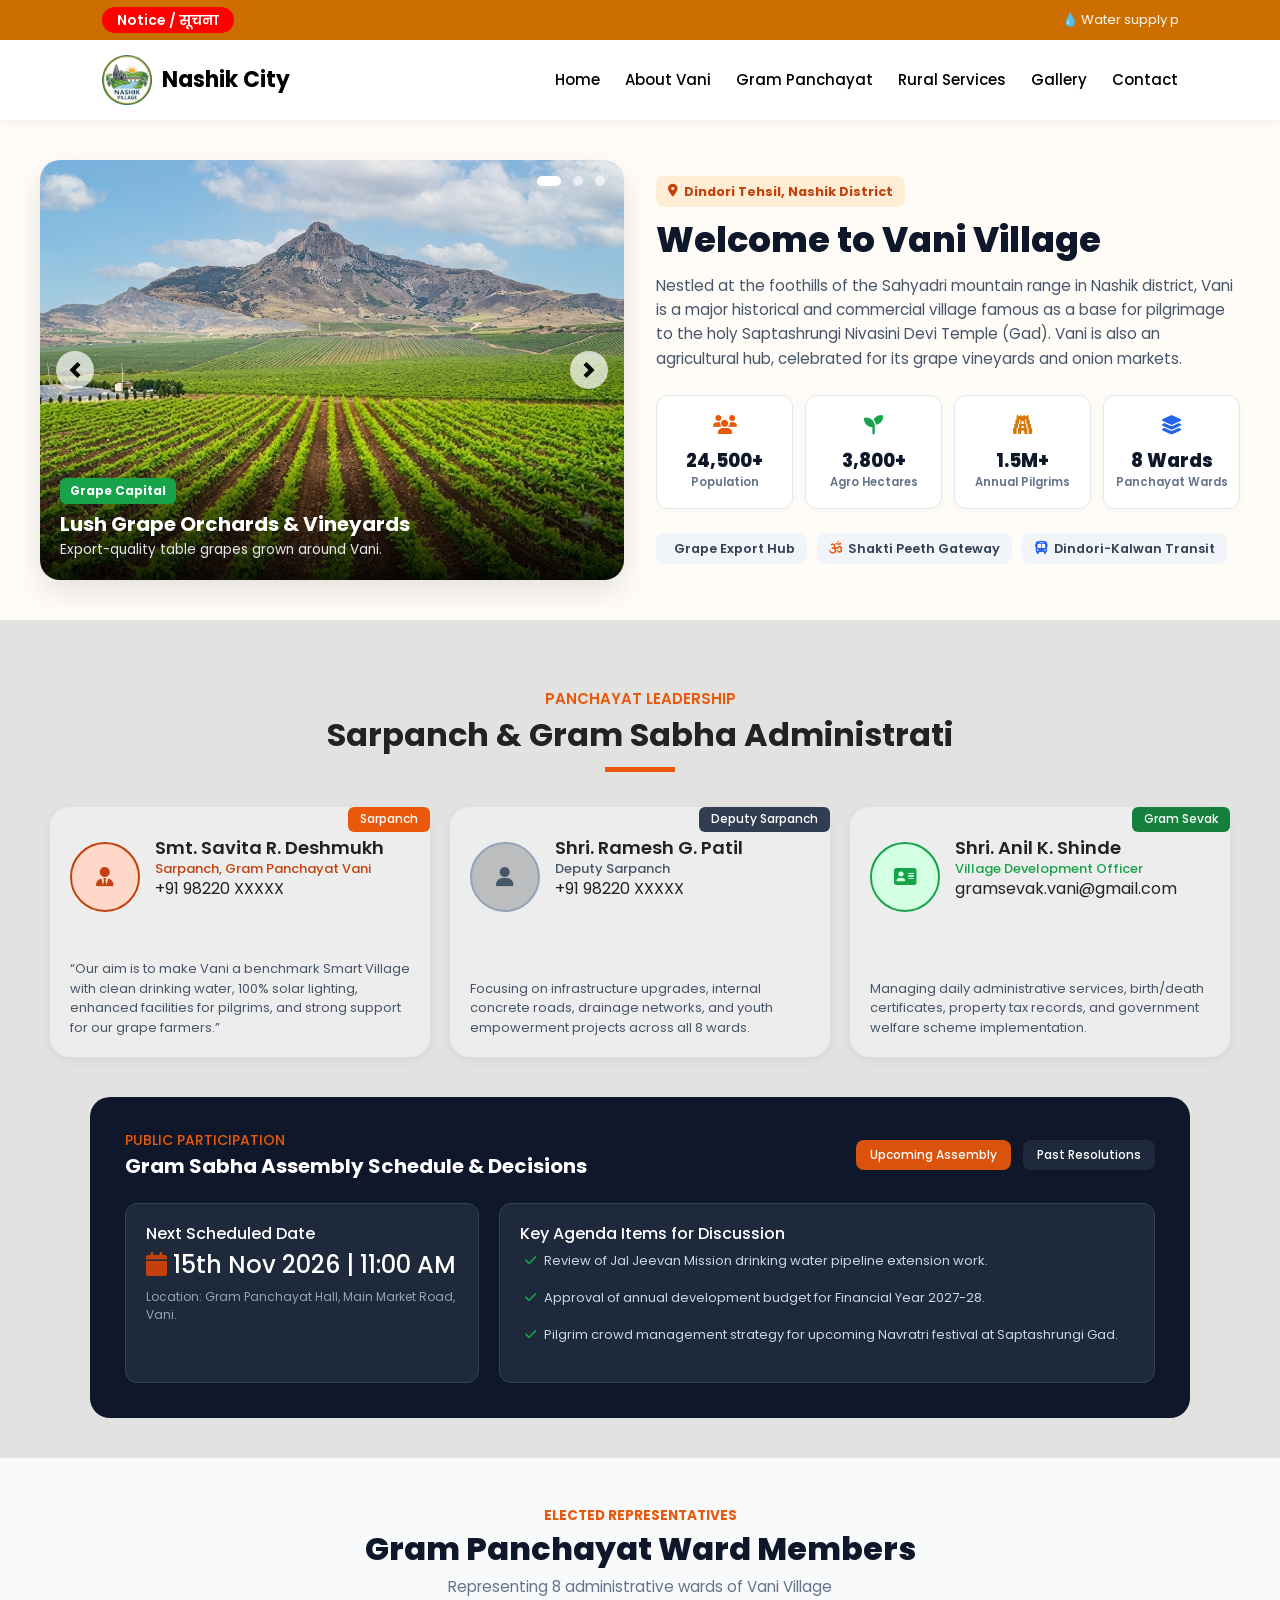
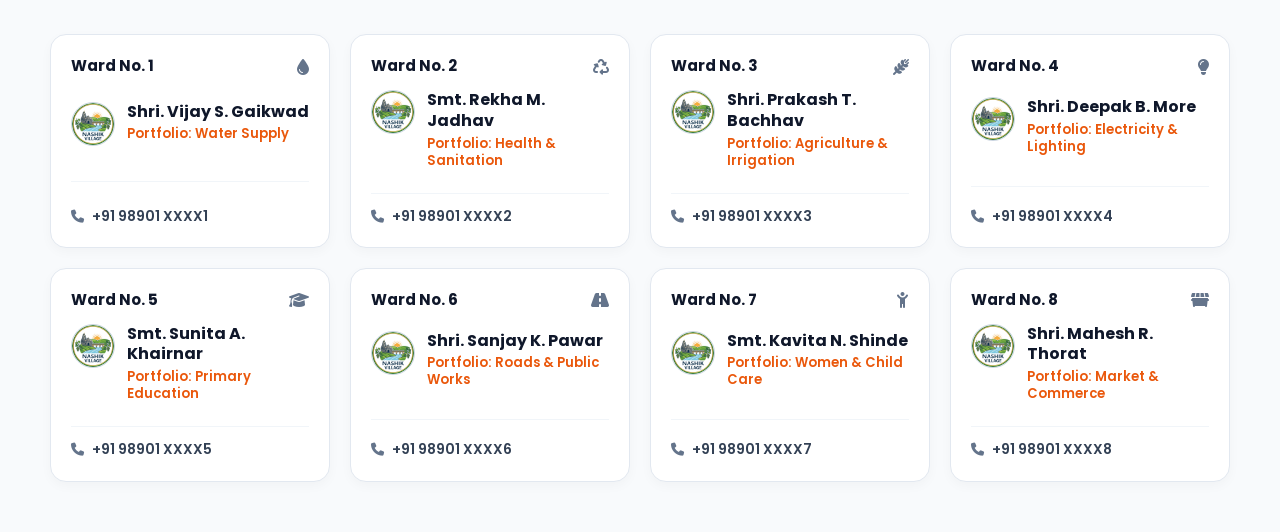
==== commit 5e80f7d5: "add elected representatives section with responsive card layout" ====
--- a/about.html
+++ b/about.html
@@ -39,7 +39,7 @@
 
         <nav class="navbar" id="navbar" aria-label="Main navigation">
             <ul class="nav-links" id="nav-links">
-                 <li><a href="#home">Home</a></li>
+                 <li><a href="index.html">Home</a></li>
                 <li><a href="/about.html">About Vani</a></li>
                 <li><a href="#panchayat">Gram Panchayat</a></li>
                 <li><a href="#services">Rural Services</a></li>
@@ -253,6 +253,183 @@
                 </div>
             </div>
         </section>
+        <section class="section-3">
+    <div class="section-3-about text-center">
+        <h6 class="section-subtitle">Elected Representatives</h6>
+        <h2 class="section-title">Gram Panchayat Ward Members</h2>
+        <p class="section-desc">Representing 8 administrative wards of Vani Village</p>
+    </div>
+
+    <div class="section-3-about-card">
+        <!-- Card 1 -->
+        <div class="s3ac01">
+            <div class="ss301">
+                <span class="ward-tag">Ward No. 1</span>
+                <i class="fa-solid fa-droplet card-top-icon"></i>
+            </div>
+            <div class="profile-content-row">
+                <div class="member-avatar-box">
+                    <img src="/assets/logo.png" alt="Member" class="member-avatar">
+                </div>
+                <div class="ss302">
+                    <h4>Shri. Vijay S. Gaikwad</h4>
+                    <h5>Portfolio: Water Supply</h5>
+                </div>
+            </div>
+            <hr class="card-divider">
+            <div class="ss303">
+                <p><i class="fa-solid fa-phone"></i> +91 98901 XXXX1</p>
+            </div>
+        </div>
+
+        <!-- Card 2 -->
+        <div class="s3ac01">
+            <div class="ss301">
+                <span class="ward-tag">Ward No. 2</span>
+                <i class="fa-solid fa-recycle card-top-icon"></i>
+            </div>
+            <div class="profile-content-row">
+                <div class="member-avatar-box">
+                    <img src="/assets/logo.png" alt="Member" class="member-avatar">
+                </div>
+                <div class="ss302">
+                    <h4>Smt. Rekha M. Jadhav</h4>
+                    <h5>Portfolio: Health & Sanitation</h5>
+                </div>
+            </div>
+            <hr class="card-divider">
+            <div class="ss303">
+                <p><i class="fa-solid fa-phone"></i> +91 98901 XXXX2</p>
+            </div>
+        </div>
+
+        <!-- Card 3 -->
+        <div class="s3ac01">
+            <div class="ss301">
+                <span class="ward-tag">Ward No. 3</span>
+                <i class="fa-solid fa-wheat-awn card-top-icon"></i>
+            </div>
+            <div class="profile-content-row">
+                <div class="member-avatar-box">
+                    <img src="/assets/logo.png" alt="Member" class="member-avatar">
+                </div>
+                <div class="ss302">
+                    <h4>Shri. Prakash T. Bachhav</h4>
+                    <h5>Portfolio: Agriculture & Irrigation</h5>
+                </div>
+            </div>
+            <hr class="card-divider">
+            <div class="ss303">
+                <p><i class="fa-solid fa-phone"></i> +91 98901 XXXX3</p>
+            </div>
+        </div>
+
+        <!-- Card 4 -->
+        <div class="s3ac01">
+            <div class="ss301">
+                <span class="ward-tag">Ward No. 4</span>
+                <i class="fa-solid fa-lightbulb card-top-icon"></i>
+            </div>
+            <div class="profile-content-row">
+                <div class="member-avatar-box">
+                    <img src="/assets/logo.png" alt="Member" class="member-avatar">
+                </div>
+                <div class="ss302">
+                    <h4>Shri. Deepak B. More</h4>
+                    <h5>Portfolio: Electricity & Lighting</h5>
+                </div>
+            </div>
+            <hr class="card-divider">
+            <div class="ss303">
+                <p><i class="fa-solid fa-phone"></i> +91 98901 XXXX4</p>
+            </div>
+        </div>
+
+        <!-- Card 5 -->
+        <div class="s3ac01">
+            <div class="ss301">
+                <span class="ward-tag">Ward No. 5</span>
+                <i class="fa-solid fa-graduation-cap card-top-icon"></i>
+            </div>
+            <div class="profile-content-row">
+                <div class="member-avatar-box">
+                    <img src="/assets/logo.png" alt="Member" class="member-avatar">
+                </div>
+                <div class="ss302">
+                    <h4>Smt. Sunita A. Khairnar</h4>
+                    <h5>Portfolio: Primary Education</h5>
+                </div>
+            </div>
+            <hr class="card-divider">
+            <div class="ss303">
+                <p><i class="fa-solid fa-phone"></i> +91 98901 XXXX5</p>
+            </div>
+        </div>
+
+        <!-- Card 6 -->
+        <div class="s3ac01">
+            <div class="ss301">
+                <span class="ward-tag">Ward No. 6</span>
+                <i class="fa-solid fa-road card-top-icon"></i>
+            </div>
+            <div class="profile-content-row">
+                <div class="member-avatar-box">
+                    <img src="/assets/logo.png" alt="Member" class="member-avatar">
+                </div>
+                <div class="ss302">
+                    <h4>Shri. Sanjay K. Pawar</h4>
+                    <h5>Portfolio: Roads & Public Works</h5>
+                </div>
+            </div>
+            <hr class="card-divider">
+            <div class="ss303">
+                <p><i class="fa-solid fa-phone"></i> +91 98901 XXXX6</p>
+            </div>
+        </div>
+
+        <!-- Card 7 -->
+        <div class="s3ac01">
+            <div class="ss301">
+                <span class="ward-tag">Ward No. 7</span>
+                <i class="fa-solid fa-child-reaching card-top-icon"></i>
+            </div>
+            <div class="profile-content-row">
+                <div class="member-avatar-box">
+                    <img src="/assets/logo.png" alt="Member" class="member-avatar">
+                </div>
+                <div class="ss302">
+                    <h4>Smt. Kavita N. Shinde</h4>
+                    <h5>Portfolio: Women & Child Care</h5>
+                </div>
+            </div>
+            <hr class="card-divider">
+            <div class="ss303">
+                <p><i class="fa-solid fa-phone"></i> +91 98901 XXXX7</p>
+            </div>
+        </div>
+
+        <!-- Card 8 -->
+        <div class="s3ac01">
+            <div class="ss301">
+                <span class="ward-tag">Ward No. 8</span>
+                <i class="fa-solid fa-dumpster card-top-icon"></i>
+            </div>
+            <div class="profile-content-row">
+                <div class="member-avatar-box">
+                    <img src="/assets/logo.png" alt="Member" class="member-avatar">
+                </div>
+                <div class="ss302">
+                    <h4>Shri. Mahesh R. Thorat</h4>
+                    <h5>Portfolio: Market & Commerce</h5>
+                </div>
+            </div>
+            <hr class="card-divider">
+            <div class="ss303">
+                <p><i class="fa-solid fa-phone"></i> +91 98901 XXXX8</p>
+            </div>
+        </div>
+    </div>
+</section>
     </main>
 
     <script src="https://code.jquery.com/jquery-3.2.1.slim.min.js"
--- a/style.css
+++ b/style.css
@@ -2139,8 +2139,9 @@
 }
 
 
-
-/* section 2 */
+/* ==========================================
+   Section 2 Base Styles
+   ========================================== */
 
 .about-section-2 {
     background-color: #e2e2e1;
@@ -2172,260 +2173,466 @@
     display: block;
     background-color: #EA580C;
     position: relative;
-    left: 49%;
+    left: 50%;
+    transform: translateX(-50%); /* Centered cleanly */
     top: 5px;
-
-}
-
+}
+
+/* Card Container */
 .about-container-card {
-    padding: 50px;
-    display: flex;
-    align-items: center;
-    gap: 15px;
+    padding: 40px 0;
+    display: flex;
+    align-items: stretch;
+    justify-content: center;
+    gap: 20px;
+    flex-wrap: wrap; /* Enables wrapping for tablet & mobile */
 }
 
 .about-container-box {
-    width: 400px;
-    height: 250px;
+    flex: 1 1 320px;
+    max-width: 380px;
+    min-height: 250px;
     background-color: #eeeded;
     border-radius: 20px;
     padding: 20px;
-}
-
-.about-container-box .ach61 {
+    box-shadow: 0 4px 12px rgba(0, 0, 0, 0.05);
     position: relative;
+    display: flex;
+    flex-direction: column;
+    justify-content: space-between;
+}
+
+/* Fluid Pill Badges */
+.about-container-box .ach61,
+.about-container-box .ach62,
+.about-container-box .ach63 {
+    position: absolute;
+    top: 0px;
+    right: 0px;
     font-size: 12px;
-    padding: 7px;
-    left: 297px;
-    bottom: 20px;
+    padding: 5px 12px;
     width: fit-content;
     color: white;
-    background: #EA580C;
-    border-radius: 0 10px 0 10px;
-}
-
-.about-container-box .ach62 {
-    position: relative;
-    font-size: 12px;
-    padding: 5px;
-    bottom: 20px;
-    left: 253px;
-    width: fit-content;
-    color: white;
-    background: #313E51;
-    border-radius: 0 10px 0 10px;
-}
-
-.about-container-box .ach63 {
-    position: relative;
-    font-size: 12px;
-    padding: 5px;
-    left: 285px;
-    bottom: 20px;
-    width: fit-content;
-    color: white;
-    background: #15803D;
-    border-radius: 0 10px 0 10px;
-}
+    border-radius: 6px;
+    margin: 0;
+}
+
+.about-container-box .ach61 { background: #EA580C; }
+.about-container-box .ach62 { background: #313E51; }
+.about-container-box .ach63 { background: #15803D; }
 
 .about-container-box .ach061 {
     display: flex;
-    gap: 20px;
-}
-
-.about-container-box .ach-01{
-    width:  80px;
-    height: 80px;
+    align-items: center;
+    gap: 15px;
+    margin-top: 10px;
+}
+
+/* Profile / Ward Avatar Icons */
+.about-container-box .ach-01,
+.about-container-box .ach-02,
+.about-container-box .ach-03 {
+    width: 70px;
+    height: 70px;
+    min-width: 70px;
+    border-radius: 50%;
+    display: flex;
+    align-items: center;
+    justify-content: center;
+    font-size: 20px;
+}
+
+.about-container-box .ach-01 {
     background-color: #ffd8c9;
-    border-radius: 90px;
-    border: 2px solid #C2410C ;
-    display: flex;
-    align-items: center;
-    justify-content: center;
-}
-.about-container-box .ach-02{
-    width:  80px;
-    height: 80px;
+    border: 2px solid #C2410C;
+    color: #C2410C;
+}
+
+.about-container-box .ach-02 {
     background-color: #bcbdbe;
-    border-radius: 90px;
     border: 2px solid #94A3B8;
-    display: flex;
-    align-items: center;
-    justify-content: center;
-}
-.about-container-box .ach-03{
-    width:  80px;
-    height: 80px;
+    color: #475569;
+}
+
+.about-container-box .ach-03 {
     background-color: #d3ffe3;
-    border-radius: 90px;
     border: 2px solid #16A34A;
-    display: flex;
-    align-items: center;
-    justify-content: center;
-}
-
-.about-container-box .ach-01{
-    color: #C2410C;
-    font-size: 20px;
-}
-.about-container-box .ach-02{
+    color: #16A34A;
+}
+
+.about-container-box .ach-001 h5,
+.about-container-box .ach-002 h5,
+.about-container-box .ach-003 h5 {
+    font-size: 18px;
+    padding-bottom: 2px;
+    font-weight: 600;
+    margin: 0;
+}
+
+.about-container-box .ach-001 h6 { color: #C2410C; font-size: 13px; margin: 0; }
+.about-container-box .ach-002 h6 { color: #475569; font-size: 13px; margin: 0; }
+.about-container-box .ach-003 h6 { color: #16A34A; font-size: 13px; margin: 0; }
+
+.about-container-card-0001 {
+    padding: 10px 0 0 0;
+}
+
+.about-container-card-0001 p {
+    font-size: 13px;
     color: #475569;
-    font-size: 20px;
-}
-.about-container-box .ach-03{
-    color: #16A34A;
-    font-size: 20px;
-}
-
-.about-container-box .ach-001 h5{
-    font-size: 19px;
-    padding-bottom: 0;
-    font-weight: 600;
-}
-
-.about-container-box .ach-001 h6{
-    padding-top: 0;
-    font-size: 13px;
-    color: #C2410C;
-}
-.about-container-box .ach-002 h5{
-    font-size: 19px;
-    padding-bottom: 0;
-    font-weight: 600;
-}
-
-.about-container-box .ach-002 h6{
-    padding-top: 0;
-    font-size: 13px;
-    color: #475569 ;
-}
-
-.about-container-box .ach-002 h5{
-    font-size: 19px;
-    padding-bottom: 0;
-    font-weight: 600;
-}
-
-.about-container-box .ach-002 h6{
-    padding-top: 0;
-    font-size: 13px;
-    color: #16A34A;
-}
-.about-container-box .ach-003 h5{
-    font-size: 19px;
-    padding-bottom: 0;
-    font-weight: 600;
-}
-
-.about-container-box .ach-003 h6{
-    padding-top: 0;
-    font-size: 13px;
-    color: #16A34A;
-}
-
-.about-container-card-0001{
-    padding: 10px;
-
-}
-
-.about-container-card-0001 p{
-    font-size: 12px;
-}
-
-
-.about-upcoming-assmebly{
-    width: 90%;
+    line-height: 1.5;
+    margin: 0;
+}
+
+/* ==========================================
+   Upcoming Gram Sabha Assembly Section
+   ========================================== */
+
+.about-upcoming-assmebly {
+    width: 100%;
+    max-width: 1100px;
+    margin: 0 auto;
     height: auto;
     background-color: #0F172A;
     color: white;
-    padding: 40px;
+    padding: 35px;
     border-radius: 20px;
 }
 
-.text-011{
+.text-011 {
     display: flex;
     align-items: center;
     justify-content: center;
 }
 
-.public-partition{
+.public-partition {
     display: flex;
     align-items: center;
     justify-content: space-between;
-    padding-bottom: 30px;
-}
-
-.public-partition-01 h5{
+    padding-bottom: 25px;
+    gap: 15px;
+}
+
+.public-partition-01 h5 {
     text-transform: uppercase;
-}
-.public-partition-01 h4{
-    font-size: 19px;
-}
-
-.public-partition-02{
-    display: flex;
-    align-items: center;
-    gap: 15px;
-}
-
-.public-partition-02 h5{
-    border-radius: 10px;
+    color: #EA580C;
+    font-size: 14px;
+    margin: 0 0 5px 0;
+}
+
+.public-partition-01 h4 {
+    font-size: 20px;
+    margin: 0;
+    font-weight: 700;
+}
+
+.public-partition-02 {
+    display: flex;
+    align-items: center;
+    gap: 12px;
+}
+
+.public-partition-02 h5 {
+    border-radius: 8px;
     background-color: #DA520B;
-    padding: 10px;
+    padding: 8px 14px;
     cursor: pointer;
     font-size: 12px;
-}
-.public-partition-02 h6{
-    border-radius: 10px;
+    margin: 0;
+    transition: background 0.2s;
+}
+
+.public-partition-02 h6 {
+    border-radius: 8px;
     background-color: #1E293B;
-    padding: 10px;
+    padding: 8px 14px;
     cursor: pointer;
-    font-size: 11px;
-}
-
-.assmbly-01{
-    width: 100%;
-    padding: 10px;
+    font-size: 12px;
+    margin: 0;
+    transition: background 0.2s;
+}
+
+.assmbly-01 {
+    width: 100%;
     display: flex;
     gap: 20px;
 }
 
-.asmby-001{
+.asmby-001 {
     width: 35%;
     height: auto;
     background-color: #1E293B;
     padding: 20px;
-    border: 1px solid #959697;
-    border-radius: 10px;
-}
-
-.asmby-002{
+    border: 1px solid #334155;
+    border-radius: 12px;
+}
+
+.asmby-002 {
     width: 65%;
     height: auto;
     background-color: #1E293B;
-    padding: 15px;
-    border: 1px solid #959697;
-    border-radius: 10px;
-    }
-
-
-
-.asmby-001 h4 i{
-    padding-right: 5px;
+    padding: 20px;
+    border: 1px solid #334155;
+    border-radius: 12px;
+}
+
+.asmby-001 h4 i {
+    padding-right: 6px;
     color: #C2410C;
 }
-.asmby-001 p{
-    font-size: 11px;
-}
-
-.asmby-001 h6{
+
+.asmby-001 p {
+    font-size: 12px;
+    color: #94A3B8;
+}
+
+.asmby-001 h6 {
     font-weight: 500;
 }
-.asmby-002 p{
-    padding-left: 10px;
+
+.asmby-002 p {
+    padding-left: 5px;
     font-size: 13px;
-}
-.asmby-002 p i{
-    padding-right: 10px;
+    line-height: 1.6;
+    color: #CBD5E1;
+}
+
+.asmby-002 p i {
+    padding-right: 8px;
     color: #16a34a;
+}
+
+
+/* ==========================================
+   TABLET RESPONSIVENESS (Max-width: 992px)
+   ========================================== */
+
+@media screen and (max-width: 992px) {
+    .about-container-card {
+        justify-content: center;
+    }
+
+    .about-container-box {
+        max-width: 48%; /* 2 cards per row on tablets */
+        flex: 1 1 45%;
+    }
+
+    .assmbly-01 {
+        flex-direction: column; /* Stacks assembly details */
+    }
+
+    .asmby-001, 
+    .asmby-002 {
+        width: 100%; /* Full width when stacked */
+    }
+}
+
+
+/* ==========================================
+   MOBILE RESPONSIVENESS (Max-width: 576px)
+   ========================================== */
+
+@media screen and (max-width: 576px) {
+    .about-section-2 {
+        padding: 25px 12px;
+    }
+
+    .about-container-card {
+        padding: 20px 0;
+        gap: 15px;
+    }
+
+    .about-container-box {
+        max-width: 100%; /* 1 card per row on mobile */
+        flex: 1 1 100%;
+    }
+
+    .public-partition {
+        flex-direction: column;
+        align-items: flex-start;
+        gap: 15px;
+    }
+
+    .public-partition-02 {
+        width: 100%;
+        justify-content: flex-start;
+    }
+
+    .about-upcoming-assmebly {
+        padding: 20px 15px;
+        border-radius: 14px;
+    }
+
+    .public-partition-01 h4 {
+        font-size: 17px;
+    }
+}
+
+
+
+/* Section Container */
+.section-3 {
+    width: 100%;
+    background-color: #f8fafc;
+    padding: 50px 20px;
+    box-sizing: border-box;
+    font-family: 'Segoe UI', Roboto, Helvetica, Arial, sans-serif;
+}
+
+.section-3-about {
+    margin-bottom: 35px;
+}
+
+.section-subtitle {
+    color: #ea580c;
+    text-transform: uppercase;
+    font-size: 0.85rem;
+    font-weight: 700;
+    margin-bottom: 6px;
+}
+
+.section-title {
+    font-size: 2rem;
+    font-weight: 800;
+    color: #0f172a;
+    margin: 0 0 8px 0;
+}
+
+.section-desc {
+    color: #64748b;
+    font-size: 0.95rem;
+    margin: 0;
+}
+
+/* Cards Grid Container */
+.section-3-about-card {
+    max-width: 1200px;
+    margin: 0 auto;
+    display: flex;
+    flex-wrap: wrap;
+    gap: 20px;
+    justify-content: center;
+}
+
+/* Individual Card */
+.s3ac01 {
+    flex: 1 1 260px;
+    max-width: 280px;
+    background-color: #ffffff;
+    border: 1px solid #e2e8f0;
+    border-radius: 16px;
+    padding: 20px;
+    box-shadow: 0 4px 12px rgba(0, 0, 0, 0.03);
+    box-sizing: border-box;
+    display: flex;
+    flex-direction: column;
+    justify-content: space-between;
+    transition: transform 0.2s ease, box-shadow 0.2s ease;
+}
+
+.s3ac01:hover {
+    transform: translateY(-4px);
+    box-shadow: 0 10px 22px rgba(0, 0, 0, 0.08);
+}
+
+/* Top Row (Ward Tag & Icon) */
+.ss301 {
+    display: flex;
+    align-items: center;
+    justify-content: space-between;
+    margin-bottom: 12px;
+}
+
+.ward-tag {
+    font-size: 0.95rem;
+    font-weight: 700;
+    color: #0f172a;
+}
+
+.card-top-icon {
+    font-size: 1rem;
+    color: #64748b;
+}
+
+/* Profile Row (Avatar + Details) */
+.profile-content-row {
+    display: flex;
+    align-items: flex-start;
+    gap: 12px;
+    margin-bottom: 12px;
+}
+
+.member-avatar-box {
+    width: 44px;
+    height: 44px;
+    min-width: 44px;
+    border-radius: 50%;
+    overflow: hidden;
+    border: 1.5px solid #cbd5e1;
+}
+
+.member-avatar {
+    width: 100%;
+    height: 100%;
+    object-fit: cover;
+}
+
+.ss302 h4 {
+    font-size: 1rem;
+    font-weight: 700;
+    color: #0f172a;
+    margin: 0 0 3px 0;
+    line-height: 1.3;
+}
+
+.ss302 h5 {
+    font-size: 0.82rem;
+    font-weight: 600;
+    color: #ea580c; /* Portfolio Orange */
+    margin: 0;
+    line-height: 1.3;
+}
+
+/* Divider Line */
+.card-divider {
+    border: none;
+    border-top: 1px solid #f1f5f9;
+    margin: 12px 0;
+}
+
+/* Phone Contact Footer */
+.ss303 p {
+    margin: 0;
+    font-size: 0.88rem;
+    font-weight: 600;
+    color: #334155;
+    display: flex;
+    align-items: center;
+    gap: 8px;
+}
+
+.ss303 p i {
+    color: #64748b;
+    font-size: 0.82rem;
+}
+
+/* Responsive Media Queries */
+@media screen and (max-width: 992px) {
+    .section-3 {
+        padding: 40px 16px;
+    }
+    .s3ac01 {
+        flex: 1 1 calc(50% - 20px); /* 2 cards per row on tablets */
+        max-width: 100%;
+    }
+}
+
+@media screen and (max-width: 576px) {
+    .section-title {
+        font-size: 1.5rem;
+    }
+    .s3ac01 {
+        flex: 1 1 100%; /* 1 card per row on mobile */
+        max-width: 100%;
+    }
 }
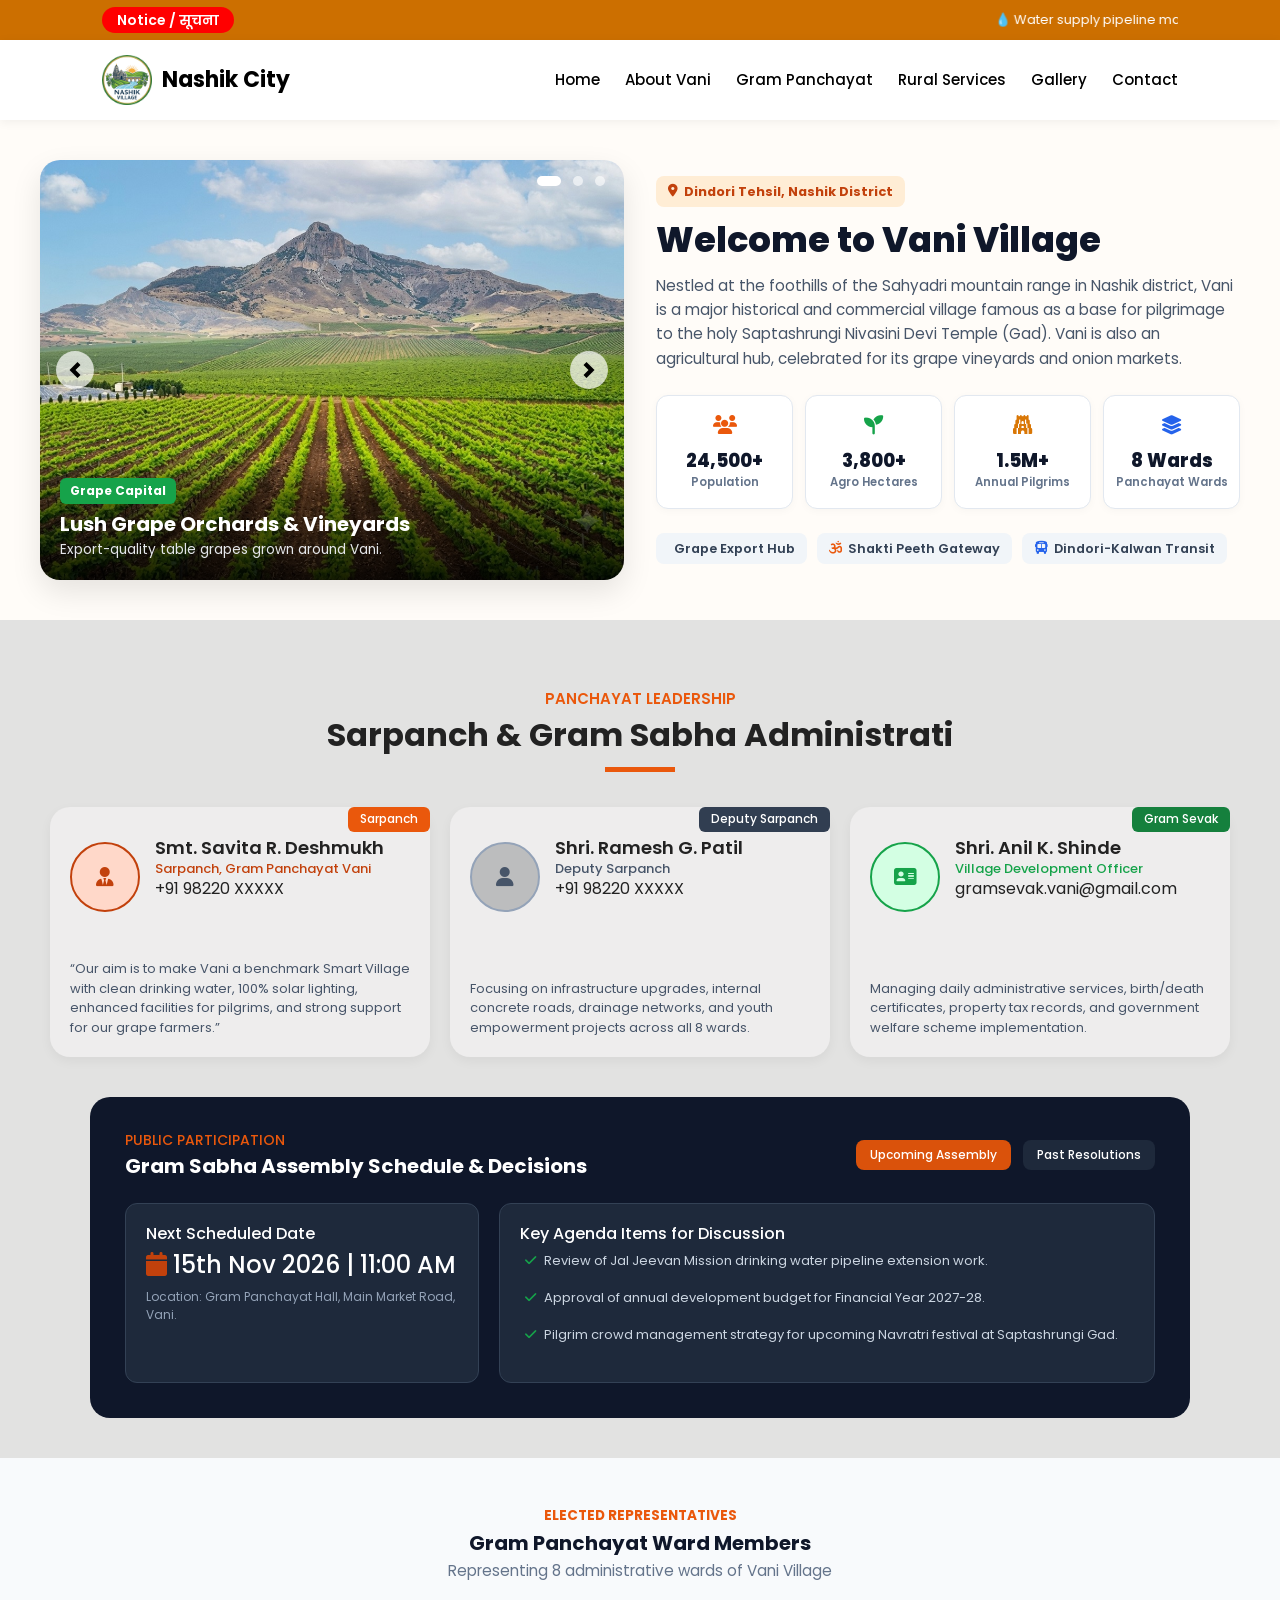
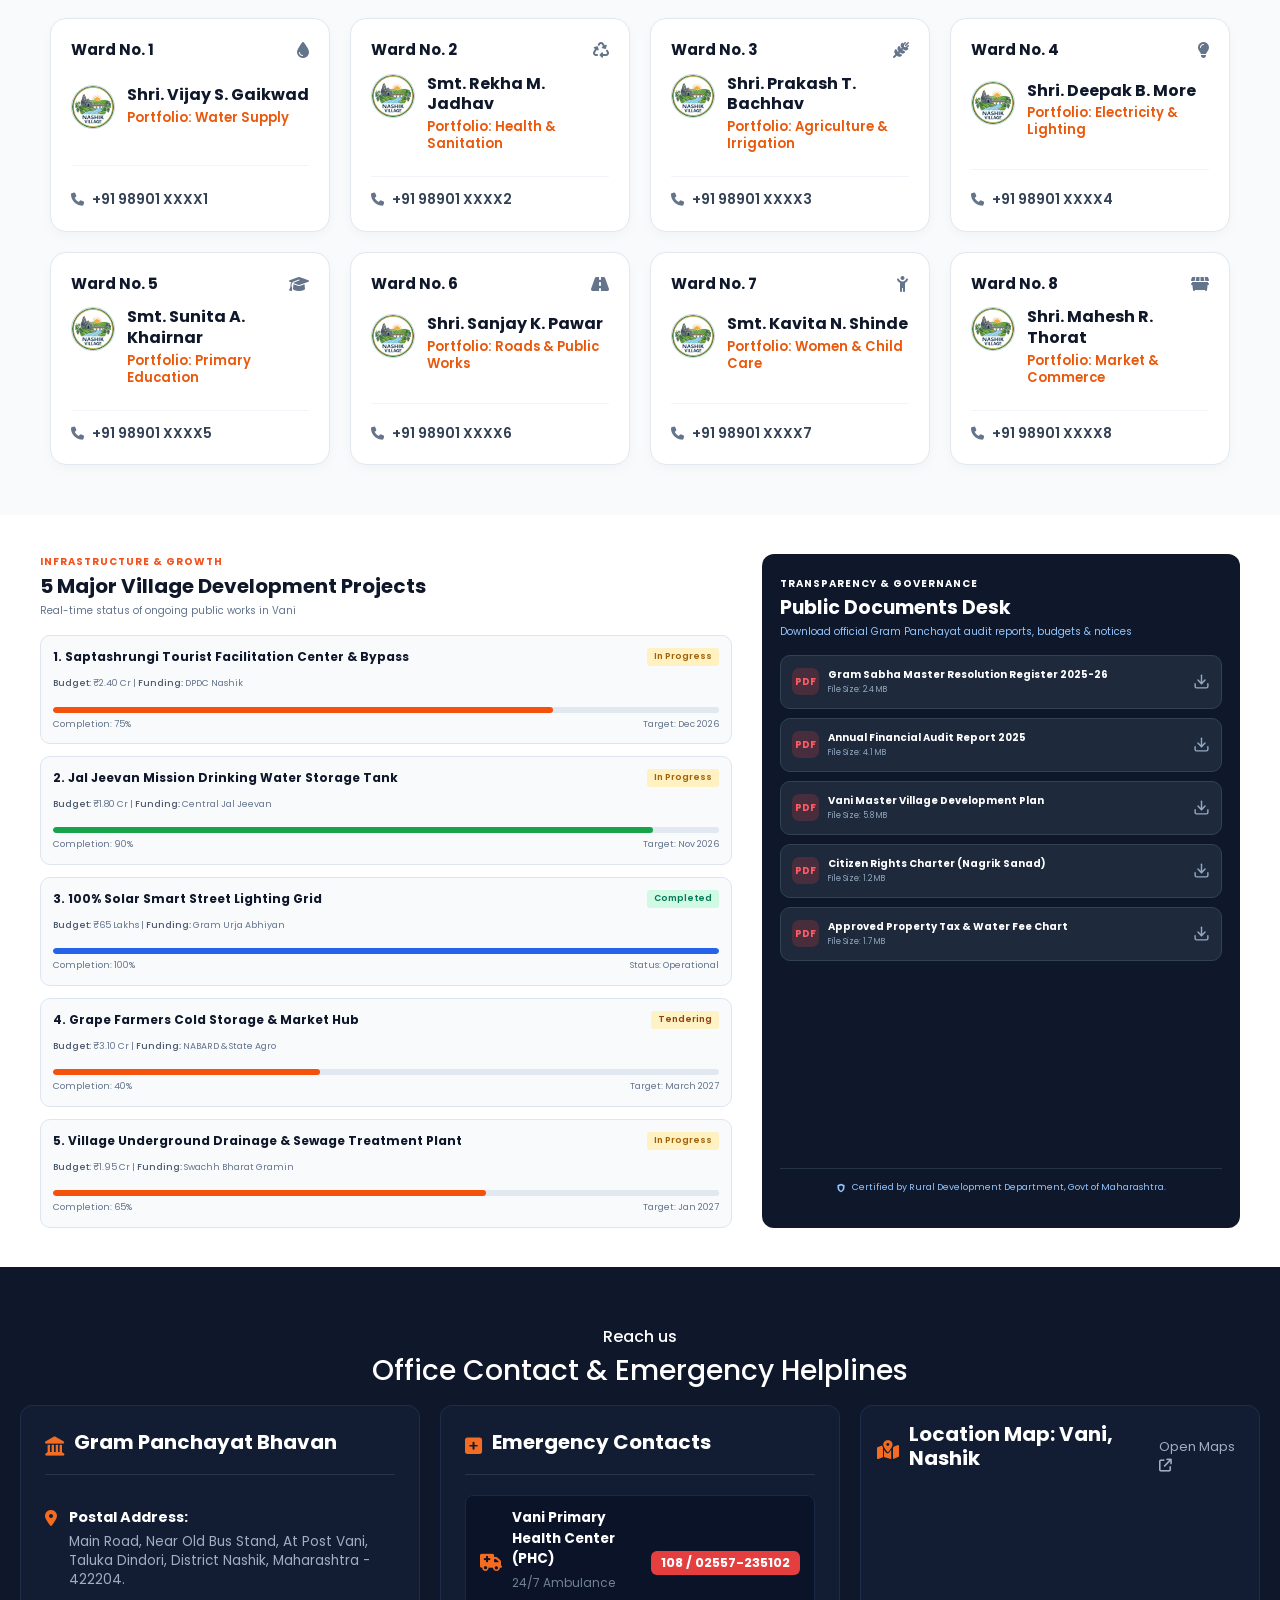
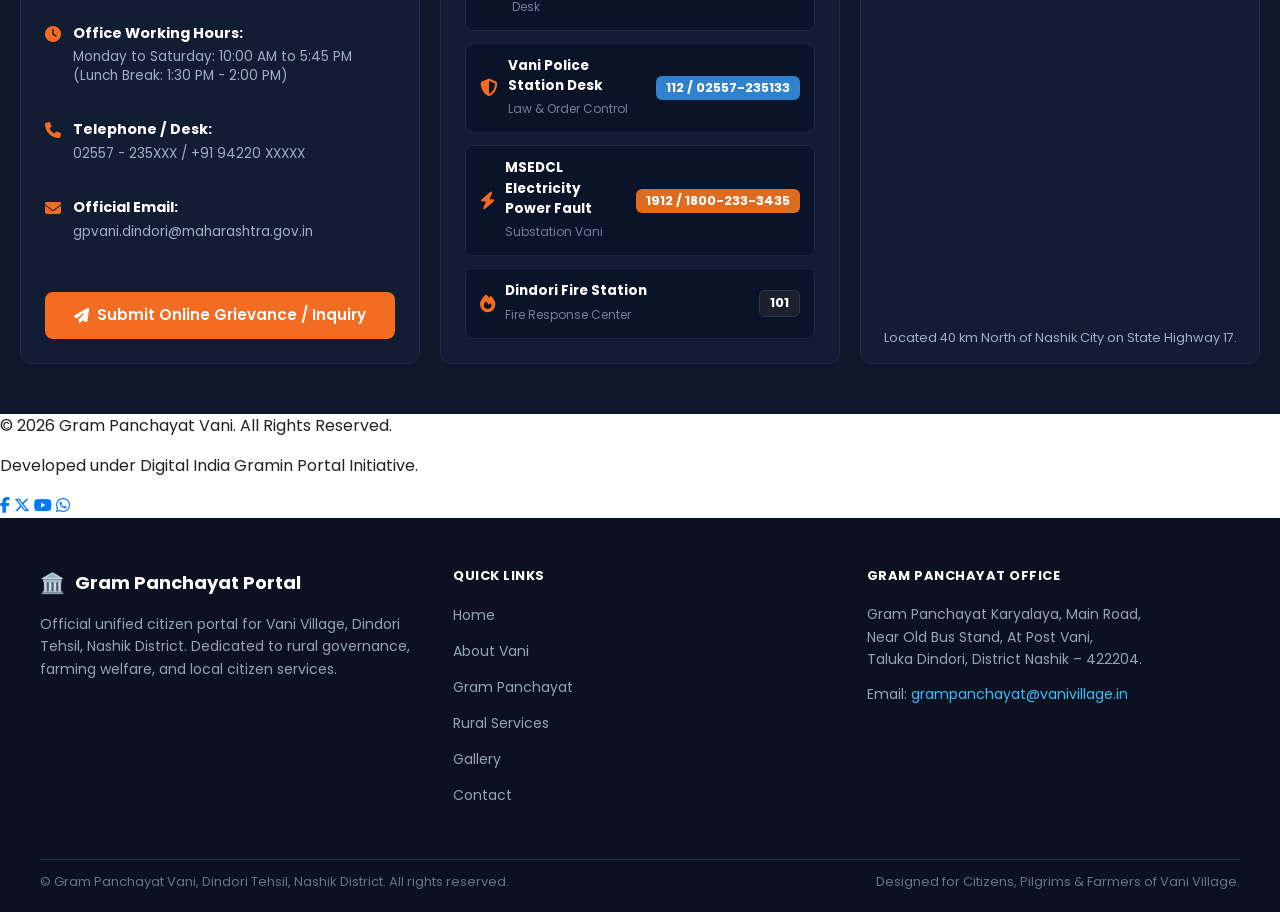
==== commit e9c36948: "update" ====
--- a/about.html
+++ b/about.html
@@ -39,7 +39,7 @@
 
         <nav class="navbar" id="navbar" aria-label="Main navigation">
             <ul class="nav-links" id="nav-links">
-                 <li><a href="index.html">Home</a></li>
+                <li><a href="index.html">Home</a></li>
                 <li><a href="/about.html">About Vani</a></li>
                 <li><a href="#panchayat">Gram Panchayat</a></li>
                 <li><a href="#services">Rural Services</a></li>
@@ -245,193 +245,801 @@
                         </div>
                         <div class="asmby-002">
                             <h6>Key Agenda Items for Discussion</h6>
-                            <p><i class="fa-solid fa-check"></i>Review of Jal Jeevan Mission drinking water pipeline extension work.</p>
-                            <p><i class="fa-solid fa-check"></i>Approval of annual development budget for Financial Year 2027-28.</p>
-                            <p><i class="fa-solid fa-check"></i>Pilgrim crowd management strategy for upcoming Navratri festival at Saptashrungi Gad.</p>
+                            <p><i class="fa-solid fa-check"></i>Review of Jal Jeevan Mission drinking water pipeline
+                                extension work.</p>
+                            <p><i class="fa-solid fa-check"></i>Approval of annual development budget for Financial Year
+                                2027-28.</p>
+                            <p><i class="fa-solid fa-check"></i>Pilgrim crowd management strategy for upcoming Navratri
+                                festival at Saptashrungi Gad.</p>
                         </div>
                     </div>
                 </div>
             </div>
         </section>
         <section class="section-3">
-    <div class="section-3-about text-center">
-        <h6 class="section-subtitle">Elected Representatives</h6>
-        <h2 class="section-title">Gram Panchayat Ward Members</h2>
-        <p class="section-desc">Representing 8 administrative wards of Vani Village</p>
+            <div class="section-3-about text-center">
+                <h6 class="section-subtitle">Elected Representatives</h6>
+                <h2 class="section-title">Gram Panchayat Ward Members</h2>
+                <p class="section-desc">Representing 8 administrative wards of Vani Village</p>
+            </div>
+
+            <div class="section-3-about-card">
+                <!-- Card 1 -->
+                <div class="s3ac01">
+                    <div class="ss301">
+                        <span class="ward-tag">Ward No. 1</span>
+                        <i class="fa-solid fa-droplet card-top-icon"></i>
+                    </div>
+                    <div class="profile-content-row">
+                        <div class="member-avatar-box">
+                            <img src="/assets/logo.png" alt="Member" class="member-avatar">
+                        </div>
+                        <div class="ss302">
+                            <h4>Shri. Vijay S. Gaikwad</h4>
+                            <h5>Portfolio: Water Supply</h5>
+                        </div>
+                    </div>
+                    <hr class="card-divider">
+                    <div class="ss303">
+                        <p><i class="fa-solid fa-phone"></i> +91 98901 XXXX1</p>
+                    </div>
+                </div>
+
+                <!-- Card 2 -->
+                <div class="s3ac01">
+                    <div class="ss301">
+                        <span class="ward-tag">Ward No. 2</span>
+                        <i class="fa-solid fa-recycle card-top-icon"></i>
+                    </div>
+                    <div class="profile-content-row">
+                        <div class="member-avatar-box">
+                            <img src="/assets/logo.png" alt="Member" class="member-avatar">
+                        </div>
+                        <div class="ss302">
+                            <h4>Smt. Rekha M. Jadhav</h4>
+                            <h5>Portfolio: Health & Sanitation</h5>
+                        </div>
+                    </div>
+                    <hr class="card-divider">
+                    <div class="ss303">
+                        <p><i class="fa-solid fa-phone"></i> +91 98901 XXXX2</p>
+                    </div>
+                </div>
+
+                <!-- Card 3 -->
+                <div class="s3ac01">
+                    <div class="ss301">
+                        <span class="ward-tag">Ward No. 3</span>
+                        <i class="fa-solid fa-wheat-awn card-top-icon"></i>
+                    </div>
+                    <div class="profile-content-row">
+                        <div class="member-avatar-box">
+                            <img src="/assets/logo.png" alt="Member" class="member-avatar">
+                        </div>
+                        <div class="ss302">
+                            <h4>Shri. Prakash T. Bachhav</h4>
+                            <h5>Portfolio: Agriculture & Irrigation</h5>
+                        </div>
+                    </div>
+                    <hr class="card-divider">
+                    <div class="ss303">
+                        <p><i class="fa-solid fa-phone"></i> +91 98901 XXXX3</p>
+                    </div>
+                </div>
+
+                <!-- Card 4 -->
+                <div class="s3ac01">
+                    <div class="ss301">
+                        <span class="ward-tag">Ward No. 4</span>
+                        <i class="fa-solid fa-lightbulb card-top-icon"></i>
+                    </div>
+                    <div class="profile-content-row">
+                        <div class="member-avatar-box">
+                            <img src="/assets/logo.png" alt="Member" class="member-avatar">
+                        </div>
+                        <div class="ss302">
+                            <h4>Shri. Deepak B. More</h4>
+                            <h5>Portfolio: Electricity & Lighting</h5>
+                        </div>
+                    </div>
+                    <hr class="card-divider">
+                    <div class="ss303">
+                        <p><i class="fa-solid fa-phone"></i> +91 98901 XXXX4</p>
+                    </div>
+                </div>
+
+                <!-- Card 5 -->
+                <div class="s3ac01">
+                    <div class="ss301">
+                        <span class="ward-tag">Ward No. 5</span>
+                        <i class="fa-solid fa-graduation-cap card-top-icon"></i>
+                    </div>
+                    <div class="profile-content-row">
+                        <div class="member-avatar-box">
+                            <img src="/assets/logo.png" alt="Member" class="member-avatar">
+                        </div>
+                        <div class="ss302">
+                            <h4>Smt. Sunita A. Khairnar</h4>
+                            <h5>Portfolio: Primary Education</h5>
+                        </div>
+                    </div>
+                    <hr class="card-divider">
+                    <div class="ss303">
+                        <p><i class="fa-solid fa-phone"></i> +91 98901 XXXX5</p>
+                    </div>
+                </div>
+
+                <!-- Card 6 -->
+                <div class="s3ac01">
+                    <div class="ss301">
+                        <span class="ward-tag">Ward No. 6</span>
+                        <i class="fa-solid fa-road card-top-icon"></i>
+                    </div>
+                    <div class="profile-content-row">
+                        <div class="member-avatar-box">
+                            <img src="/assets/logo.png" alt="Member" class="member-avatar">
+                        </div>
+                        <div class="ss302">
+                            <h4>Shri. Sanjay K. Pawar</h4>
+                            <h5>Portfolio: Roads & Public Works</h5>
+                        </div>
+                    </div>
+                    <hr class="card-divider">
+                    <div class="ss303">
+                        <p><i class="fa-solid fa-phone"></i> +91 98901 XXXX6</p>
+                    </div>
+                </div>
+
+                <!-- Card 7 -->
+                <div class="s3ac01">
+                    <div class="ss301">
+                        <span class="ward-tag">Ward No. 7</span>
+                        <i class="fa-solid fa-child-reaching card-top-icon"></i>
+                    </div>
+                    <div class="profile-content-row">
+                        <div class="member-avatar-box">
+                            <img src="/assets/logo.png" alt="Member" class="member-avatar">
+                        </div>
+                        <div class="ss302">
+                            <h4>Smt. Kavita N. Shinde</h4>
+                            <h5>Portfolio: Women & Child Care</h5>
+                        </div>
+                    </div>
+                    <hr class="card-divider">
+                    <div class="ss303">
+                        <p><i class="fa-solid fa-phone"></i> +91 98901 XXXX7</p>
+                    </div>
+                </div>
+
+                <!-- Card 8 -->
+                <div class="s3ac01">
+                    <div class="ss301">
+                        <span class="ward-tag">Ward No. 8</span>
+                        <i class="fa-solid fa-dumpster card-top-icon"></i>
+                    </div>
+                    <div class="profile-content-row">
+                        <div class="member-avatar-box">
+                            <img src="/assets/logo.png" alt="Member" class="member-avatar">
+                        </div>
+                        <div class="ss302">
+                            <h4>Shri. Mahesh R. Thorat</h4>
+                            <h5>Portfolio: Market & Commerce</h5>
+                        </div>
+                    </div>
+                    <hr class="card-divider">
+                    <div class="ss303">
+                        <p><i class="fa-solid fa-phone"></i> +91 98901 XXXX8</p>
+                    </div>
+                </div>
+            </div>
+        </section>
+         <div class="dashboard">
+
+        <!-- LEFT: DEVELOPMENT PROJECTS -->
+
+        <section class="projects-section">
+
+            <p class="section-label">Infrastructure &amp; Growth</p>
+
+            <h1 class="section-title">
+                5 Major Village Development Projects
+            </h1>
+
+            <p class="section-description">
+                Real-time status of ongoing public works in Vani
+            </p>
+
+            <div class="projects-list">
+
+                <!-- PROJECT 1 -->
+
+                <article class="project-card">
+
+                    <div class="project-heading">
+                        <h2 class="project-name">
+                            1. Saptashrungi Tourist Facilitation Center &amp; Bypass
+                        </h2>
+
+                        <span class="status status-progress">
+                            In Progress
+                        </span>
+                    </div>
+
+                    <p class="project-meta">
+                        <strong>Budget:</strong> ₹2.40 Cr |
+                        <strong>Funding:</strong> DPDC Nashik
+                    </p>
+
+                    <div class="progress-track"
+                         role="progressbar"
+                         aria-label="Saptashrungi project completion"
+                         aria-valuenow="75"
+                         aria-valuemin="0"
+                         aria-valuemax="100">
+
+                        <div class="progress-fill progress-orange"
+                             style="width: 75%;"></div>
+                    </div>
+
+                    <div class="project-footer">
+                        <span>Completion: 75%</span>
+                        <span>Target: Dec 2026</span>
+                    </div>
+
+                </article>
+
+                <!-- PROJECT 2 -->
+
+                <article class="project-card">
+
+                    <div class="project-heading">
+                        <h2 class="project-name">
+                            2. Jal Jeevan Mission Drinking Water Storage Tank
+                        </h2>
+
+                        <span class="status status-progress">
+                            In Progress
+                        </span>
+                    </div>
+
+                    <p class="project-meta">
+                        <strong>Budget:</strong> ₹1.80 Cr |
+                        <strong>Funding:</strong> Central Jal Jeevan
+                    </p>
+
+                    <div class="progress-track"
+                         role="progressbar"
+                         aria-label="Water storage project completion"
+                         aria-valuenow="90"
+                         aria-valuemin="0"
+                         aria-valuemax="100">
+
+                        <div class="progress-fill progress-green"
+                             style="width: 90%;"></div>
+                    </div>
+
+                    <div class="project-footer">
+                        <span>Completion: 90%</span>
+                        <span>Target: Nov 2026</span>
+                    </div>
+
+                </article>
+
+                <!-- PROJECT 3 -->
+
+                <article class="project-card">
+
+                    <div class="project-heading">
+                        <h2 class="project-name">
+                            3. 100% Solar Smart Street Lighting Grid
+                        </h2>
+
+                        <span class="status status-completed">
+                            Completed
+                        </span>
+                    </div>
+
+                    <p class="project-meta">
+                        <strong>Budget:</strong> ₹65 Lakhs |
+                        <strong>Funding:</strong> Gram Urja Abhiyan
+                    </p>
+
+                    <div class="progress-track"
+                         role="progressbar"
+                         aria-label="Solar lighting project completion"
+                         aria-valuenow="100"
+                         aria-valuemin="0"
+                         aria-valuemax="100">
+
+                        <div class="progress-fill progress-blue"
+                             style="width: 100%;"></div>
+                    </div>
+
+                    <div class="project-footer">
+                        <span>Completion: 100%</span>
+                        <span>Status: Operational</span>
+                    </div>
+
+                </article>
+
+                <!-- PROJECT 4 -->
+
+                <article class="project-card">
+
+                    <div class="project-heading">
+                        <h2 class="project-name">
+                            4. Grape Farmers Cold Storage &amp; Market Hub
+                        </h2>
+
+                        <span class="status status-tendering">
+                            Tendering
+                        </span>
+                    </div>
+
+                    <p class="project-meta">
+                        <strong>Budget:</strong> ₹3.10 Cr |
+                        <strong>Funding:</strong> NABARD &amp; State Agro
+                    </p>
+
+                    <div class="progress-track"
+                         role="progressbar"
+                         aria-label="Cold storage project completion"
+                         aria-valuenow="40"
+                         aria-valuemin="0"
+                         aria-valuemax="100">
+
+                        <div class="progress-fill progress-orange"
+                             style="width: 40%;"></div>
+                    </div>
+
+                    <div class="project-footer">
+                        <span>Completion: 40%</span>
+                        <span>Target: March 2027</span>
+                    </div>
+
+                </article>
+
+                <!-- PROJECT 5 -->
+
+                <article class="project-card">
+
+                    <div class="project-heading">
+                        <h2 class="project-name">
+                            5. Village Underground Drainage &amp; Sewage Treatment Plant
+                        </h2>
+
+                        <span class="status status-progress">
+                            In Progress
+                        </span>
+                    </div>
+
+                    <p class="project-meta">
+                        <strong>Budget:</strong> ₹1.95 Cr |
+                        <strong>Funding:</strong> Swachh Bharat Gramin
+                    </p>
+
+                    <div class="progress-track"
+                         role="progressbar"
+                         aria-label="Drainage project completion"
+                         aria-valuenow="65"
+                         aria-valuemin="0"
+                         aria-valuemax="100">
+
+                        <div class="progress-fill progress-orange"
+                             style="width: 65%;"></div>
+                    </div>
+
+                    <div class="project-footer">
+                        <span>Completion: 65%</span>
+                        <span>Target: Jan 2027</span>
+                    </div>
+
+                </article>
+
+            </div>
+        </section>
+
+        <!-- RIGHT: PUBLIC DOCUMENTS -->
+
+        <aside class="documents-panel">
+
+            <div class="documents-header">
+
+                <p class="documents-label">
+                    Transparency &amp; Governance
+                </p>
+
+                <h2 class="documents-title">
+                    Public Documents Desk
+                </h2>
+
+                <p class="documents-description">
+                    Download official Gram Panchayat audit reports,
+                    budgets &amp; notices
+                </p>
+
+            </div>
+
+            <div class="documents-list">
+
+                <!-- DOCUMENT 1 -->
+
+                <a class="document-card"
+                   href="documents/gram-sabha-resolution-2025-26.pdf"
+                   download>
+
+                    <span class="pdf-icon">PDF</span>
+
+                    <span class="document-info">
+                        <span class="document-name">
+                            Gram Sabha Master Resolution Register 2025-26
+                        </span>
+                        <span class="document-size">
+                            File Size: 2.4 MB
+                        </span>
+                    </span>
+
+                    <svg class="download-icon"
+                         viewBox="0 0 24 24"
+                         fill="none"
+                         stroke="currentColor"
+                         stroke-width="2"
+                         stroke-linecap="round"
+                         stroke-linejoin="round"
+                         aria-hidden="true">
+
+                        <path d="M21 15v4a2 2 0 0 1-2 2H5a2 2 0 0 1-2-2v-4"/>
+                        <path d="M7 10l5 5 5-5"/>
+                        <path d="M12 15V3"/>
+                    </svg>
+
+                </a>
+
+                <!-- DOCUMENT 2 -->
+
+                <a class="document-card"
+                   href="documents/annual-financial-audit-report-2025.pdf"
+                   download>
+
+                    <span class="pdf-icon">PDF</span>
+
+                    <span class="document-info">
+                        <span class="document-name">
+                            Annual Financial Audit Report 2025
+                        </span>
+                        <span class="document-size">
+                            File Size: 4.1 MB
+                        </span>
+                    </span>
+
+                    <svg class="download-icon"
+                         viewBox="0 0 24 24"
+                         fill="none"
+                         stroke="currentColor"
+                         stroke-width="2"
+                         stroke-linecap="round"
+                         stroke-linejoin="round"
+                         aria-hidden="true">
+
+                        <path d="M21 15v4a2 2 0 0 1-2 2H5a2 2 0 0 1-2-2v-4"/>
+                        <path d="M7 10l5 5 5-5"/>
+                        <path d="M12 15V3"/>
+                    </svg>
+
+                </a>
+
+                <!-- DOCUMENT 3 -->
+
+                <a class="document-card"
+                   href="documents/vani-village-development-plan.pdf"
+                   download>
+
+                    <span class="pdf-icon">PDF</span>
+
+                    <span class="document-info">
+                        <span class="document-name">
+                            Vani Master Village Development Plan
+                        </span>
+                        <span class="document-size">
+                            File Size: 5.8 MB
+                        </span>
+                    </span>
+
+                    <svg class="download-icon"
+                         viewBox="0 0 24 24"
+                         fill="none"
+                         stroke="currentColor"
+                         stroke-width="2"
+                         stroke-linecap="round"
+                         stroke-linejoin="round"
+                         aria-hidden="true">
+
+                        <path d="M21 15v4a2 2 0 0 1-2 2H5a2 2 0 0 1-2-2v-4"/>
+                        <path d="M7 10l5 5 5-5"/>
+                        <path d="M12 15V3"/>
+                    </svg>
+
+                </a>
+
+                <!-- DOCUMENT 4 -->
+
+                <a class="document-card"
+                   href="documents/citizen-rights-charter.pdf"
+                   download>
+
+                    <span class="pdf-icon">PDF</span>
+
+                    <span class="document-info">
+                        <span class="document-name">
+                            Citizen Rights Charter (Nagrik Sanad)
+                        </span>
+                        <span class="document-size">
+                            File Size: 1.2 MB
+                        </span>
+                    </span>
+
+                    <svg class="download-icon"
+                         viewBox="0 0 24 24"
+                         fill="none"
+                         stroke="currentColor"
+                         stroke-width="2"
+                         stroke-linecap="round"
+                         stroke-linejoin="round"
+                         aria-hidden="true">
+
+                        <path d="M21 15v4a2 2 0 0 1-2 2H5a2 2 0 0 1-2-2v-4"/>
+                        <path d="M7 10l5 5 5-5"/>
+                        <path d="M12 15V3"/>
+                    </svg>
+
+                </a>
+
+                <!-- DOCUMENT 5 -->
+
+                <a class="document-card"
+                   href="documents/property-tax-water-fee-chart.pdf"
+                   download>
+
+                    <span class="pdf-icon">PDF</span>
+
+                    <span class="document-info">
+                        <span class="document-name">
+                            Approved Property Tax &amp; Water Fee Chart
+                        </span>
+                        <span class="document-size">
+                            File Size: 1.7 MB
+                        </span>
+                    </span>
+
+                    <svg class="download-icon"
+                         viewBox="0 0 24 24"
+                         fill="none"
+                         stroke="currentColor"
+                         stroke-width="2"
+                         stroke-linecap="round"
+                         stroke-linejoin="round"
+                         aria-hidden="true">
+
+                        <path d="M21 15v4a2 2 0 0 1-2 2H5a2 2 0 0 1-2-2v-4"/>
+                        <path d="M7 10l5 5 5-5"/>
+                        <path d="M12 15V3"/>
+                    </svg>
+
+                </a>
+
+            </div>
+
+            <!-- PANEL FOOTER -->
+
+            <footer class="documents-footer">
+
+                <div class="footer-divider"></div>
+
+                <p class="certification">
+
+                    <svg class="shield-icon"
+                         viewBox="0 0 24 24"
+                         fill="currentColor"
+                         aria-hidden="true">
+
+                        <path d="M12 2 3.5 5v6.5c0 5.1 3.6 9.3 8.5 10.5 4.9-1.2 8.5-5.4 8.5-10.5V5L12 2zm0 4 4.5 1.6v3.9c0 3.3-1.8 6.1-4.5 7.3-2.7-1.2-4.5-4-4.5-7.3V7.6L12 6z"/>
+                    </svg>
+
+                    Certified by Rural Development Department,
+                    Govt of Maharashtra.
+                </p>
+
+            </footer>
+
+        </aside>
+
     </div>
 
-    <div class="section-3-about-card">
-        <!-- Card 1 -->
-        <div class="s3ac01">
-            <div class="ss301">
-                <span class="ward-tag">Ward No. 1</span>
-                <i class="fa-solid fa-droplet card-top-icon"></i>
-            </div>
-            <div class="profile-content-row">
-                <div class="member-avatar-box">
-                    <img src="/assets/logo.png" alt="Member" class="member-avatar">
-                </div>
-                <div class="ss302">
-                    <h4>Shri. Vijay S. Gaikwad</h4>
-                    <h5>Portfolio: Water Supply</h5>
-                </div>
-            </div>
-            <hr class="card-divider">
-            <div class="ss303">
-                <p><i class="fa-solid fa-phone"></i> +91 98901 XXXX1</p>
-            </div>
-        </div>
-
-        <!-- Card 2 -->
-        <div class="s3ac01">
-            <div class="ss301">
-                <span class="ward-tag">Ward No. 2</span>
-                <i class="fa-solid fa-recycle card-top-icon"></i>
-            </div>
-            <div class="profile-content-row">
-                <div class="member-avatar-box">
-                    <img src="/assets/logo.png" alt="Member" class="member-avatar">
-                </div>
-                <div class="ss302">
-                    <h4>Smt. Rekha M. Jadhav</h4>
-                    <h5>Portfolio: Health & Sanitation</h5>
-                </div>
-            </div>
-            <hr class="card-divider">
-            <div class="ss303">
-                <p><i class="fa-solid fa-phone"></i> +91 98901 XXXX2</p>
-            </div>
-        </div>
-
-        <!-- Card 3 -->
-        <div class="s3ac01">
-            <div class="ss301">
-                <span class="ward-tag">Ward No. 3</span>
-                <i class="fa-solid fa-wheat-awn card-top-icon"></i>
-            </div>
-            <div class="profile-content-row">
-                <div class="member-avatar-box">
-                    <img src="/assets/logo.png" alt="Member" class="member-avatar">
-                </div>
-                <div class="ss302">
-                    <h4>Shri. Prakash T. Bachhav</h4>
-                    <h5>Portfolio: Agriculture & Irrigation</h5>
-                </div>
-            </div>
-            <hr class="card-divider">
-            <div class="ss303">
-                <p><i class="fa-solid fa-phone"></i> +91 98901 XXXX3</p>
-            </div>
-        </div>
-
-        <!-- Card 4 -->
-        <div class="s3ac01">
-            <div class="ss301">
-                <span class="ward-tag">Ward No. 4</span>
-                <i class="fa-solid fa-lightbulb card-top-icon"></i>
-            </div>
-            <div class="profile-content-row">
-                <div class="member-avatar-box">
-                    <img src="/assets/logo.png" alt="Member" class="member-avatar">
-                </div>
-                <div class="ss302">
-                    <h4>Shri. Deepak B. More</h4>
-                    <h5>Portfolio: Electricity & Lighting</h5>
-                </div>
-            </div>
-            <hr class="card-divider">
-            <div class="ss303">
-                <p><i class="fa-solid fa-phone"></i> +91 98901 XXXX4</p>
-            </div>
-        </div>
-
-        <!-- Card 5 -->
-        <div class="s3ac01">
-            <div class="ss301">
-                <span class="ward-tag">Ward No. 5</span>
-                <i class="fa-solid fa-graduation-cap card-top-icon"></i>
-            </div>
-            <div class="profile-content-row">
-                <div class="member-avatar-box">
-                    <img src="/assets/logo.png" alt="Member" class="member-avatar">
-                </div>
-                <div class="ss302">
-                    <h4>Smt. Sunita A. Khairnar</h4>
-                    <h5>Portfolio: Primary Education</h5>
-                </div>
-            </div>
-            <hr class="card-divider">
-            <div class="ss303">
-                <p><i class="fa-solid fa-phone"></i> +91 98901 XXXX5</p>
-            </div>
-        </div>
-
-        <!-- Card 6 -->
-        <div class="s3ac01">
-            <div class="ss301">
-                <span class="ward-tag">Ward No. 6</span>
-                <i class="fa-solid fa-road card-top-icon"></i>
-            </div>
-            <div class="profile-content-row">
-                <div class="member-avatar-box">
-                    <img src="/assets/logo.png" alt="Member" class="member-avatar">
-                </div>
-                <div class="ss302">
-                    <h4>Shri. Sanjay K. Pawar</h4>
-                    <h5>Portfolio: Roads & Public Works</h5>
-                </div>
-            </div>
-            <hr class="card-divider">
-            <div class="ss303">
-                <p><i class="fa-solid fa-phone"></i> +91 98901 XXXX6</p>
-            </div>
-        </div>
-
-        <!-- Card 7 -->
-        <div class="s3ac01">
-            <div class="ss301">
-                <span class="ward-tag">Ward No. 7</span>
-                <i class="fa-solid fa-child-reaching card-top-icon"></i>
-            </div>
-            <div class="profile-content-row">
-                <div class="member-avatar-box">
-                    <img src="/assets/logo.png" alt="Member" class="member-avatar">
-                </div>
-                <div class="ss302">
-                    <h4>Smt. Kavita N. Shinde</h4>
-                    <h5>Portfolio: Women & Child Care</h5>
-                </div>
-            </div>
-            <hr class="card-divider">
-            <div class="ss303">
-                <p><i class="fa-solid fa-phone"></i> +91 98901 XXXX7</p>
-            </div>
-        </div>
-
-        <!-- Card 8 -->
-        <div class="s3ac01">
-            <div class="ss301">
-                <span class="ward-tag">Ward No. 8</span>
-                <i class="fa-solid fa-dumpster card-top-icon"></i>
-            </div>
-            <div class="profile-content-row">
-                <div class="member-avatar-box">
-                    <img src="/assets/logo.png" alt="Member" class="member-avatar">
-                </div>
-                <div class="ss302">
-                    <h4>Shri. Mahesh R. Thorat</h4>
-                    <h5>Portfolio: Market & Commerce</h5>
-                </div>
-            </div>
-            <hr class="card-divider">
-            <div class="ss303">
-                <p><i class="fa-solid fa-phone"></i> +91 98901 XXXX8</p>
-            </div>
-        </div>
+    <section class="section-5">
+        <div class="section-5-header text-center">
+            <h6>Reach us</h6>
+            <h3>Office Contact & Emergency Helplines</h3>
+        </div>
+        <section class="section-5-boxs">
+    <!-- Box 1: Gram Panchayat Bhavan Details -->
+    <div class="boxes5">
+      <div class="box-header">
+        <i class="fa-solid fa-landmark title-icon"></i>
+        <h2>Gram Panchayat Bhavan</h2>
+      </div>
+      
+      <div class="info-list">
+        <div class="info-item">
+          <i class="fa-solid fa-location-dot info-icon"></i>
+          <div>
+            <strong>Postal Address:</strong>
+            <p>Main Road, Near Old Bus Stand, At Post Vani, Taluka Dindori, District Nashik, Maharashtra - 422204.</p>
+          </div>
+        </div>
+
+        <div class="info-item">
+          <i class="fa-solid fa-clock info-icon"></i>
+          <div>
+            <strong>Office Working Hours:</strong>
+            <p>Monday to Saturday: 10:00 AM to 5:45 PM<br>
+            <em>(Lunch Break: 1:30 PM - 2:00 PM)</em></p>
+          </div>
+        </div>
+
+        <div class="info-item">
+          <i class="fa-solid fa-phone info-icon"></i>
+          <div>
+            <strong>Telephone / Desk:</strong>
+            <p>02557 - 235XXX / +91 94220 XXXXX</p>
+          </div>
+        </div>
+
+        <div class="info-item">
+          <i class="fa-solid fa-envelope info-icon"></i>
+          <div>
+            <strong>Official Email:</strong>
+            <p>gpvani.dindori@maharashtra.gov.in</p>
+          </div>
+        </div>
+      </div>
+
+      <a href="#" class="btn-submit">
+        <i class="fa-solid fa-paper-plane"></i> Submit Online Grievance / Inquiry
+      </a>
     </div>
-</section>
+
+    <!-- Box 2: Emergency Contacts -->
+    <div class="boxes5">
+      <div class="box-header">
+        <i class="fa-solid fa-square-plus title-icon"></i>
+        <h2>Emergency Contacts</h2>
+      </div>
+
+      <div class="emergency-list">
+        <div class="emergency-item">
+          <i class="fa-solid fa-truck-medical em-icon"></i>
+          <div class="em-details">
+            <strong>Vani Primary Health Center (PHC)</strong>
+            <span>24/7 Ambulance Desk</span>
+          </div>
+          <div class="badge badge-red">108 / 02557-235102</div>
+        </div>
+
+        <div class="emergency-item">
+          <i class="fa-solid fa-shield-halved em-icon"></i>
+          <div class="em-details">
+            <strong>Vani Police Station Desk</strong>
+            <span>Law & Order Control</span>
+          </div>
+          <div class="badge badge-blue">112 / 02557-235133</div>
+        </div>
+
+        <div class="emergency-item">
+          <i class="fa-solid fa-bolt em-icon"></i>
+          <div class="em-details">
+            <strong>MSEDCL Electricity Power Fault</strong>
+            <span>Substation Vani</span>
+          </div>
+          <div class="badge badge-orange">1912 / 1800-233-3435</div>
+        </div>
+
+        <div class="emergency-item">
+          <i class="fa-solid fa-fire em-icon"></i>
+          <div class="em-details">
+            <strong>Dindori Fire Station</strong>
+            <span>Fire Response Center</span>
+          </div>
+          <div class="badge badge-dark">101</div>
+        </div>
+      </div>
+    </div>
+
+    <!-- Box 3: Location Map -->
+    <div class="boxes5 map-box">
+      <div class="map-header">
+        <div class="box-header">
+          <i class="fa-solid fa-map-location-dot title-icon"></i>
+          <h2>Location Map: Vani, Nashik</h2>
+        </div>
+        <a href="https://maps.google.com" target="_blank" class="map-link">Open Maps <i class="fa-solid fa-arrow-up-right-from-square"></i></a>
+      </div>
+
+      <div class="map-container">
+        <!-- Interactive Google Map Embed -->
+        <iframe 
+          src="https://www.google.com/maps/embed?pb=!1m18!1m12!1m3!1d14980.597793132717!2d73.8860905!3d20.2520655!2m3!1f0!2f0!3f0!3m2!1i1024!2i768!4f13.1!3m3!1m2!1s0x3bddec32d942fb83%3A0xbce9ec8011dd5d7b!2sVani%2C%20Maharashtra%20422204!5e0!3m2!1sen!2sin!4v1700000000000!5m2!1sen!2sin" 
+          width="100%" 
+          height="100%" 
+          style="border:0;" 
+          allowfullscreen="" 
+          loading="lazy" 
+          referrerpolicy="no-referrer-when-downgrade">
+        </iframe>
+      </div>
+
+      <div class="map-footer">
+        Located 40 km North of Nashik City on State Highway 17.
+      </div>
+    </div>
+</div>
+    </section>
     </main>
-
+    <footer class="main-footer">
+  <div class="footer-content">
+    <div class="footer-left">
+      <p class="copyright">&copy; 2026 Gram Panchayat Vani. All Rights Reserved.</p>
+      <p class="sub-text">Developed under Digital India Gramin Portal Initiative.</p>
+    </div>
+    
+    <div class="footer-social">
+      <a href="#" aria-label="Facebook"><i class="fa-brands fa-facebook-f"></i></a>
+      <a href="#" aria-label="X (Twitter)"><i class="fa-brands fa-x-twitter"></i></a>
+      <a href="#" aria-label="YouTube"><i class="fa-brands fa-youtube"></i></a>
+      <a href="#" aria-label="WhatsApp"><i class="fa-brands fa-whatsapp"></i></a>
+    </div>
+  </div>
+</footer>
+    <footer class="footer-portal">
+    <div class="footer-container">
+        <!-- Brand / About Column -->
+        <div class="footer-col brand-col">
+            <div class="footer-brand">
+                <span class="brand-icon">🏛️</span>
+                <h3>Gram Panchayat Portal</h3>
+            </div>
+            <p class="footer-desc">
+                Official unified citizen portal for Vani Village, Dindori Tehsil, Nashik District. Dedicated to rural governance, farming welfare, and local citizen services.
+            </p>
+        </div>
+
+        <!-- Quick Links Column -->
+        <div class="footer-col links-col">
+            <h4>QUICK LINKS</h4>
+            <ul>
+                <li><a href="index.html">Home</a></li>
+                <li><a href="/about.html">About Vani</a></li>
+                <li><a href="#panchayat">Gram Panchayat</a></li>
+                <li><a href="#services">Rural Services</a></li>
+                <li><a href="#gallery">Gallery</a></li>
+                <li><a href="#contact">Contact</a></li>
+            </ul>
+        </div>
+
+        <!-- Administrative Address Column -->
+        <div class="footer-col address-col">
+            <h4>GRAM PANCHAYAT OFFICE</h4>
+            <p>Gram Panchayat Karyalaya, Main Road,<br>Near Old Bus Stand, At Post Vani,<br>Taluka Dindori, District Nashik – 422204.</p>
+            <p class="footer-email">Email: <a href="mailto:grampanchayat@vanivillage.in">grampanchayat@vanivillage.in</a></p>
+        </div>
+    </div>
+
+    <div class="footer-divider"></div>
+
+    <div class="footer-bottom">
+        <p>© Gram Panchayat Vani, Dindori Tehsil, Nashik District. All rights reserved.</p>
+        <p class="footer-tagline">Designed for Citizens, Pilgrims & Farmers of Vani Village.</p>
+    </div>
+</footer>
     <script src="https://code.jquery.com/jquery-3.2.1.slim.min.js"
         integrity="sha384-KJ3o2DKtIkvYIK3UENzmM7KCkRr/rE9/Qpg6aAZGJwFDMVNA/GpGFF93hXpG5KkN"
         crossorigin="anonymous"></script>
--- a/style.css
+++ b/style.css
@@ -2174,7 +2174,8 @@
     background-color: #EA580C;
     position: relative;
     left: 50%;
-    transform: translateX(-50%); /* Centered cleanly */
+    transform: translateX(-50%);
+    /* Centered cleanly */
     top: 5px;
 }
 
@@ -2185,7 +2186,8 @@
     align-items: stretch;
     justify-content: center;
     gap: 20px;
-    flex-wrap: wrap; /* Enables wrapping for tablet & mobile */
+    flex-wrap: wrap;
+    /* Enables wrapping for tablet & mobile */
 }
 
 .about-container-box {
@@ -2217,9 +2219,17 @@
     margin: 0;
 }
 
-.about-container-box .ach61 { background: #EA580C; }
-.about-container-box .ach62 { background: #313E51; }
-.about-container-box .ach63 { background: #15803D; }
+.about-container-box .ach61 {
+    background: #EA580C;
+}
+
+.about-container-box .ach62 {
+    background: #313E51;
+}
+
+.about-container-box .ach63 {
+    background: #15803D;
+}
 
 .about-container-box .ach061 {
     display: flex;
@@ -2269,9 +2279,23 @@
     margin: 0;
 }
 
-.about-container-box .ach-001 h6 { color: #C2410C; font-size: 13px; margin: 0; }
-.about-container-box .ach-002 h6 { color: #475569; font-size: 13px; margin: 0; }
-.about-container-box .ach-003 h6 { color: #16A34A; font-size: 13px; margin: 0; }
+.about-container-box .ach-001 h6 {
+    color: #C2410C;
+    font-size: 13px;
+    margin: 0;
+}
+
+.about-container-box .ach-002 h6 {
+    color: #475569;
+    font-size: 13px;
+    margin: 0;
+}
+
+.about-container-box .ach-003 h6 {
+    color: #16A34A;
+    font-size: 13px;
+    margin: 0;
+}
 
 .about-container-card-0001 {
     padding: 10px 0 0 0;
@@ -2413,17 +2437,20 @@
     }
 
     .about-container-box {
-        max-width: 48%; /* 2 cards per row on tablets */
+        max-width: 48%;
+        /* 2 cards per row on tablets */
         flex: 1 1 45%;
     }
 
     .assmbly-01 {
-        flex-direction: column; /* Stacks assembly details */
-    }
-
-    .asmby-001, 
+        flex-direction: column;
+        /* Stacks assembly details */
+    }
+
+    .asmby-001,
     .asmby-002 {
-        width: 100%; /* Full width when stacked */
+        width: 100%;
+        /* Full width when stacked */
     }
 }
 
@@ -2443,7 +2470,8 @@
     }
 
     .about-container-box {
-        max-width: 100%; /* 1 card per row on mobile */
+        max-width: 100%;
+        /* 1 card per row on mobile */
         flex: 1 1 100%;
     }
 
@@ -2588,7 +2616,8 @@
 .ss302 h5 {
     font-size: 0.82rem;
     font-weight: 600;
-    color: #ea580c; /* Portfolio Orange */
+    color: #ea580c;
+    /* Portfolio Orange */
     margin: 0;
     line-height: 1.3;
 }
@@ -2621,8 +2650,10 @@
     .section-3 {
         padding: 40px 16px;
     }
+
     .s3ac01 {
-        flex: 1 1 calc(50% - 20px); /* 2 cards per row on tablets */
+        flex: 1 1 calc(50% - 20px);
+        /* 2 cards per row on tablets */
         max-width: 100%;
     }
 }
@@ -2631,8 +2662,729 @@
     .section-title {
         font-size: 1.5rem;
     }
+
     .s3ac01 {
-        flex: 1 1 100%; /* 1 card per row on mobile */
+        flex: 1 1 100%;
+        /* 1 card per row on mobile */
         max-width: 100%;
     }
-}+}
+
+.dashboard {
+    width: 100%;
+    max-width: 1400px;
+    margin: 0 auto;
+    padding: 39px 40px;
+    display: grid;
+    grid-template-columns: minmax(0, 1.45fr) minmax(320px, 1fr);
+    gap: 30px;
+    align-items: stretch;
+}
+
+/* ==============================
+           2. PROJECTS SECTION
+        ============================== */
+
+.projects-section {
+    min-width: 0;
+}
+
+.section-label {
+    font-size: 10px;
+    font-weight: 700;
+    letter-spacing: 1px;
+    text-transform: uppercase;
+    color: #f4511e;
+    margin-bottom: 4px;
+}
+
+.section-title {
+    font-size: 20px;
+    line-height: 1.35;
+    font-weight: 700;
+    color: #0f172a;
+    margin-bottom: 3px;
+}
+
+.section-description {
+    font-size: 10px;
+    color: #64748b;
+    margin-bottom: 17px;
+}
+
+/* ==============================
+           3. PROJECT CARDS
+        ============================== */
+
+.projects-list {
+    display: flex;
+    flex-direction: column;
+    gap: 12px;
+}
+
+.project-card {
+    background: #f8fafc;
+    border: 1px solid #dce5f0;
+    border-radius: 10px;
+    padding: 12px;
+    transition: border-color 0.25s ease,
+        box-shadow 0.25s ease,
+        transform 0.25s ease;
+}
+
+.project-card:hover {
+    border-color: #b9cbe0;
+    box-shadow: 0 5px 15px rgba(15, 23, 42, 0.06);
+    transform: translateY(-2px);
+}
+
+.project-heading {
+    display: flex;
+    justify-content: space-between;
+    align-items: flex-start;
+    gap: 10px;
+    margin-bottom: 2px;
+}
+
+.project-name {
+    font-size: 12px;
+    line-height: 1.5;
+    font-weight: 700;
+    color: #0f172a;
+    overflow-wrap: anywhere;
+}
+
+.project-meta {
+    font-size: 9px;
+    color: #64748b;
+    line-height: 1.6;
+}
+
+.project-meta strong {
+    color: #475569;
+    font-weight: 500;
+}
+
+/* ==============================
+           4. STATUS BADGES
+        ============================== */
+
+.status {
+    flex-shrink: 0;
+    display: inline-block;
+    padding: 3px 7px;
+    border-radius: 3px;
+    font-size: 9px;
+    font-weight: 600;
+    line-height: 1.2;
+    white-space: nowrap;
+}
+
+.status-progress {
+    width: fit-content;
+    background: #fff1c2;
+    color: #a16207;
+}
+
+.status-completed {
+    width: fit-content;
+    background: #d1fae5;
+    color: #047857;
+}
+
+.status-tendering {
+    width: fit-content;
+    background: #fef3c7;
+    color: #92400e;
+}
+
+/* ==============================
+           5. PROGRESS BAR
+        ============================== */
+
+.progress-track {
+    width: 100%;
+    height: 6px;
+    background: #e2e8f0;
+    border-radius: 20px;
+    overflow: hidden;
+    margin-top: 8px;
+    margin-bottom: 5px;
+}
+
+.progress-fill {
+    height: 100%;
+    border-radius: 20px;
+    transition: width 0.5s ease;
+}
+
+.progress-orange {
+    background: #f4510b;
+}
+
+.progress-green {
+    background: #16a34a;
+}
+
+.progress-blue {
+    background: #2563eb;
+}
+
+.project-footer {
+    display: flex;
+    justify-content: space-between;
+    align-items: center;
+    flex-wrap: wrap;
+    gap: 4px 10px;
+    font-size: 9px;
+    color: #64748b;
+}
+
+/* ==============================
+           6. DOCUMENTS PANEL
+        ============================== */
+
+.documents-panel {
+    background: #0f172a;
+    color: #ffffff;
+    border-radius: 12px;
+    padding: 22px 18px 17px;
+    display: flex;
+    flex-direction: column;
+    min-width: 0;
+}
+
+.documents-label {
+    font-size: 10px;
+    font-weight: 700;
+    letter-spacing: 1px;
+    text-transform: uppercase;
+    margin-bottom: 4px;
+}
+
+.documents-title {
+    font-size: 19px;
+    line-height: 1.35;
+    font-weight: 700;
+    margin-bottom: 3px;
+}
+
+.documents-description {
+    font-size: 10px;
+    line-height: 1.6;
+    color: #93c5fd;
+    margin-bottom: 15px;
+}
+
+/* ==============================
+           7. DOCUMENT CARDS
+        ============================== */
+
+.documents-list {
+    display: flex;
+    flex-direction: column;
+    gap: 9px;
+}
+
+.document-card {
+    display: flex;
+    align-items: center;
+    gap: 9px;
+    min-width: 0;
+    min-height: 54px;
+    padding: 9px 11px;
+    background: #1e293b;
+    border: 1px solid #334155;
+    border-radius: 10px;
+    text-decoration: none;
+    color: #ffffff;
+    transition: background 0.25s ease,
+        border-color 0.25s ease,
+        transform 0.25s ease;
+}
+
+.document-card:hover {
+    background: #26354a;
+    border-color: #64748b;
+    transform: translateX(3px);
+}
+
+.pdf-icon {
+    width: 27px;
+    height: 27px;
+    flex-shrink: 0;
+    display: flex;
+    align-items: center;
+    justify-content: center;
+    border-radius: 7px;
+    background: #482d3c;
+    color: #ff5b65;
+    font-size: 10px;
+    font-weight: 700;
+}
+
+.document-info {
+    flex: 1;
+    min-width: 0;
+}
+
+.document-name {
+    display: block;
+    font-size: 10px;
+    font-weight: 700;
+    line-height: 1.5;
+    overflow-wrap: anywhere;
+}
+
+.document-size {
+    display: block;
+    font-size: 8px;
+    color: #93a9c3;
+    margin-top: 2px;
+}
+
+.download-icon {
+    width: 17px;
+    height: 17px;
+    flex-shrink: 0;
+    color: #93a9c3;
+    transition: color 0.25s ease;
+}
+
+.document-card:hover .download-icon {
+    color: #ffffff;
+}
+
+/* ==============================
+           8. PANEL FOOTER
+        ============================== */
+
+.documents-footer {
+    margin-top: auto;
+    padding-top: 16px;
+}
+
+.footer-divider {
+    height: 1px;
+    background: #263449;
+    margin-bottom: 12px;
+}
+
+.certification {
+    display: flex;
+    justify-content: center;
+    align-items: center;
+    gap: 6px;
+    color: #93c5fd;
+    font-size: 9px;
+    text-align: center;
+}
+
+.shield-icon {
+    width: 10px;
+    height: 10px;
+    flex-shrink: 0;
+}
+
+/* ==============================
+           9. TABLET RESPONSIVE
+        ============================== */
+
+@media (max-width: 900px) {
+    .dashboard {
+        padding: 30px 24px;
+        grid-template-columns: minmax(0, 1.2fr) minmax(280px, 1fr);
+        gap: 20px;
+    }
+
+    .documents-panel {
+        padding: 20px 14px 15px;
+    }
+
+    .section-title {
+        font-size: 18px;
+    }
+
+    .documents-title {
+        font-size: 17px;
+    }
+
+    .project-name {
+        font-size: 11px;
+    }
+}
+
+/* ==============================
+           10. MOBILE RESPONSIVE
+        ============================== */
+
+@media (max-width: 650px) {
+    .dashboard {
+        grid-template-columns: 1fr;
+        gap: 24px;
+        padding: 24px 16px;
+    }
+
+    .section-label {
+        font-size: 10px;
+    }
+
+    .section-title {
+        font-size: 21px;
+    }
+
+    .section-description {
+        font-size: 12px;
+        margin-bottom: 16px;
+    }
+
+    .projects-list {
+        gap: 12px;
+    }
+
+    .project-card {
+        padding: 14px;
+    }
+
+    .project-name {
+        font-size: 12px;
+    }
+
+    .project-meta {
+        font-size: 10px;
+    }
+
+    .progress-track {
+        height: 7px;
+        margin-top: 10px;
+        margin-bottom: 7px;
+    }
+
+    .project-footer {
+        font-size: 10px;
+    }
+
+    .documents-panel {
+        min-height: 430px;
+        padding: 22px 16px 17px;
+    }
+
+    .documents-title {
+        font-size: 20px;
+    }
+
+    .documents-description {
+        font-size: 11px;
+    }
+
+    .document-card {
+        min-height: 60px;
+        padding: 11px;
+    }
+
+    .document-name {
+        font-size: 11px;
+    }
+
+    .document-size {
+        font-size: 9px;
+    }
+
+    .certification {
+        font-size: 9px;
+    }
+}
+
+/* ==============================
+           11. SMALL MOBILE
+        ============================== */
+
+@media (max-width: 360px) {
+    .dashboard {
+        padding: 20px 12px;
+    }
+
+    .project-card {
+        padding: 10px;
+    }
+
+    .project-heading {
+        gap: 6px;
+    }
+
+    .project-name {
+        font-size: 11px;
+    }
+
+    .status {
+        font-size: 8px;
+        padding: 3px 5px;
+    }
+
+    .documents-panel {
+        padding: 18px 11px 14px;
+    }
+
+    .documents-title {
+        font-size: 18px;
+    }
+
+    .document-card {
+        gap: 7px;
+        padding: 9px;
+    }
+}
+
+/* Accessibility: keyboard focus */
+
+.document-card:focus-visible {
+    outline: 2px solid #60a5fa;
+    outline-offset: 3px;
+}
+
+
+
+.section-5 {
+    width: 100%;
+    background-color: #0F172A;
+    padding: 50px 20px;
+    box-sizing: border-box;
+    font-family: 'Segoe UI', Roboto, Helvetica, Arial, sans-serif;
+}
+.section-5-header{
+    padding: 10px;
+    color: #fff;
+}
+.section-5-boxs {
+  display: grid;
+  grid-template-columns: repeat(3, 1fr);
+  gap: 20px;
+  max-width: 1300px;
+  width: 100%;
+}
+
+/* Base Box Styling */
+.boxes5 {
+  background-color: #121d33;
+  border: 1px solid #1e2d4a;
+  border-radius: 12px;
+  padding: 24px;
+  display: flex;
+  flex-direction: column;
+  justify-content: space-between;
+}
+
+/* Headings */
+.box-header {
+  display: flex;
+  align-items: center;
+  gap: 10px;
+  margin-bottom: 20px;
+  border-bottom: 1px solid rgba(255, 255, 255, 0.1);
+  padding-bottom: 12px;
+}
+
+.title-icon {
+  color: #f36c21;
+  font-size: 1.2rem;
+}
+
+.box-header h2 {
+  font-size: 1.25rem;
+  font-weight: 700;
+  color: #ffffff;
+}
+
+/* Details Box (Box 1) */
+.info-list {
+  display: flex;
+  flex-direction: column;
+  gap: 18px;
+  margin-bottom: 24px;
+}
+
+.info-item {
+  display: flex;
+  align-items: flex-start;
+  gap: 12px;
+}
+
+.info-icon {
+  color: #f36c21;
+  font-size: 1rem;
+  margin-top: 3px;
+}
+
+.info-item strong {
+  display: block;
+  font-size: 0.9rem;
+  color: #ffffff;
+  margin-bottom: 3px;
+}
+
+.info-item p, 
+.info-item em {
+  font-size: 0.85rem;
+  color: #a0aec0;
+  line-height: 1.4;
+  font-style: normal;
+}
+
+.btn-submit {
+  display: flex;
+  align-items: center;
+  justify-content: center;
+  gap: 8px;
+  background-color: #f36c21;
+  color: #ffffff;
+  text-decoration: none;
+  font-weight: 600;
+  padding: 12px 16px;
+  border-radius: 8px;
+  transition: background-color 0.2s ease;
+  text-align: center;
+  font-size: 0.95rem;
+}
+
+.btn-submit:hover {
+  background-color: #d95811;
+}
+
+/* Emergency Contacts (Box 2) */
+.emergency-list {
+  display: flex;
+  flex-direction: column;
+  gap: 12px;
+}
+
+.emergency-item {
+  background-color: #0b1329;
+  border: 1px solid #1a2845;
+  border-radius: 8px;
+  padding: 12px 14px;
+  display: flex;
+  align-items: center;
+  justify-content: space-between;
+  gap: 10px;
+}
+
+.em-icon {
+  color: #f36c21;
+  font-size: 1.1rem;
+}
+
+.em-details {
+  flex-grow: 1;
+}
+
+.em-details strong {
+  display: block;
+  font-size: 0.85rem;
+  color: #ffffff;
+}
+
+.em-details span {
+  font-size: 0.75rem;
+  color: #718096;
+}
+
+/* Badges */
+.badge {
+  padding: 6px 10px;
+  border-radius: 6px;
+  font-size: 0.8rem;
+  font-weight: 700;
+  color: #ffffff;
+  text-align: right;
+  white-space: nowrap;
+}
+
+.badge-red {
+  background-color: #e53e3e;
+}
+
+.badge-blue {
+  background-color: #3182ce;
+}
+
+.badge-orange {
+  background-color: #dd6b20;
+}
+
+.badge-dark {
+  background-color: #1a202c;
+  border: 1px solid #2d3748;
+}
+
+/* Map Box (Box 3) */
+.map-box {
+  padding: 16px;
+}
+
+.map-header {
+  display: flex;
+  align-items: center;
+  justify-content: space-between;
+}
+
+.map-header .box-header {
+  border-bottom: none;
+  margin-bottom: 12px;
+  padding-bottom: 0;
+}
+
+.map-link {
+  color: #a0aec0;
+  text-decoration: none;
+  font-size: 0.8rem;
+}
+
+.map-link:hover {
+  color: #ffffff;
+}
+
+.map-container {
+  width: 100%;
+  height: 280px;
+  border-radius: 8px;
+  overflow: hidden;
+  margin-bottom: 12px;
+}
+
+.map-footer {
+  font-size: 0.8rem;
+  color: #a0aec0;
+  text-align: center;
+}
+
+/* Responsive Styles */
+@media (max-width: 1024px) {
+  .section-5-boxs {
+    grid-template-columns: repeat(2, 1fr);
+  }
+  
+  .map-box {
+    grid-column: span 2;
+  }
+}
+
+@media (max-width: 640px) {
+  .section-5-boxs {
+    grid-template-columns: 1fr;
+  }
+  
+  .map-box {
+    grid-column: span 1;
+  }
+
+  .emergency-item {
+    flex-direction: column;
+    align-items: flex-start;
+    gap: 8px;
+  }
+
+  .badge {
+    align-self: flex-start;
+  }
+}
+
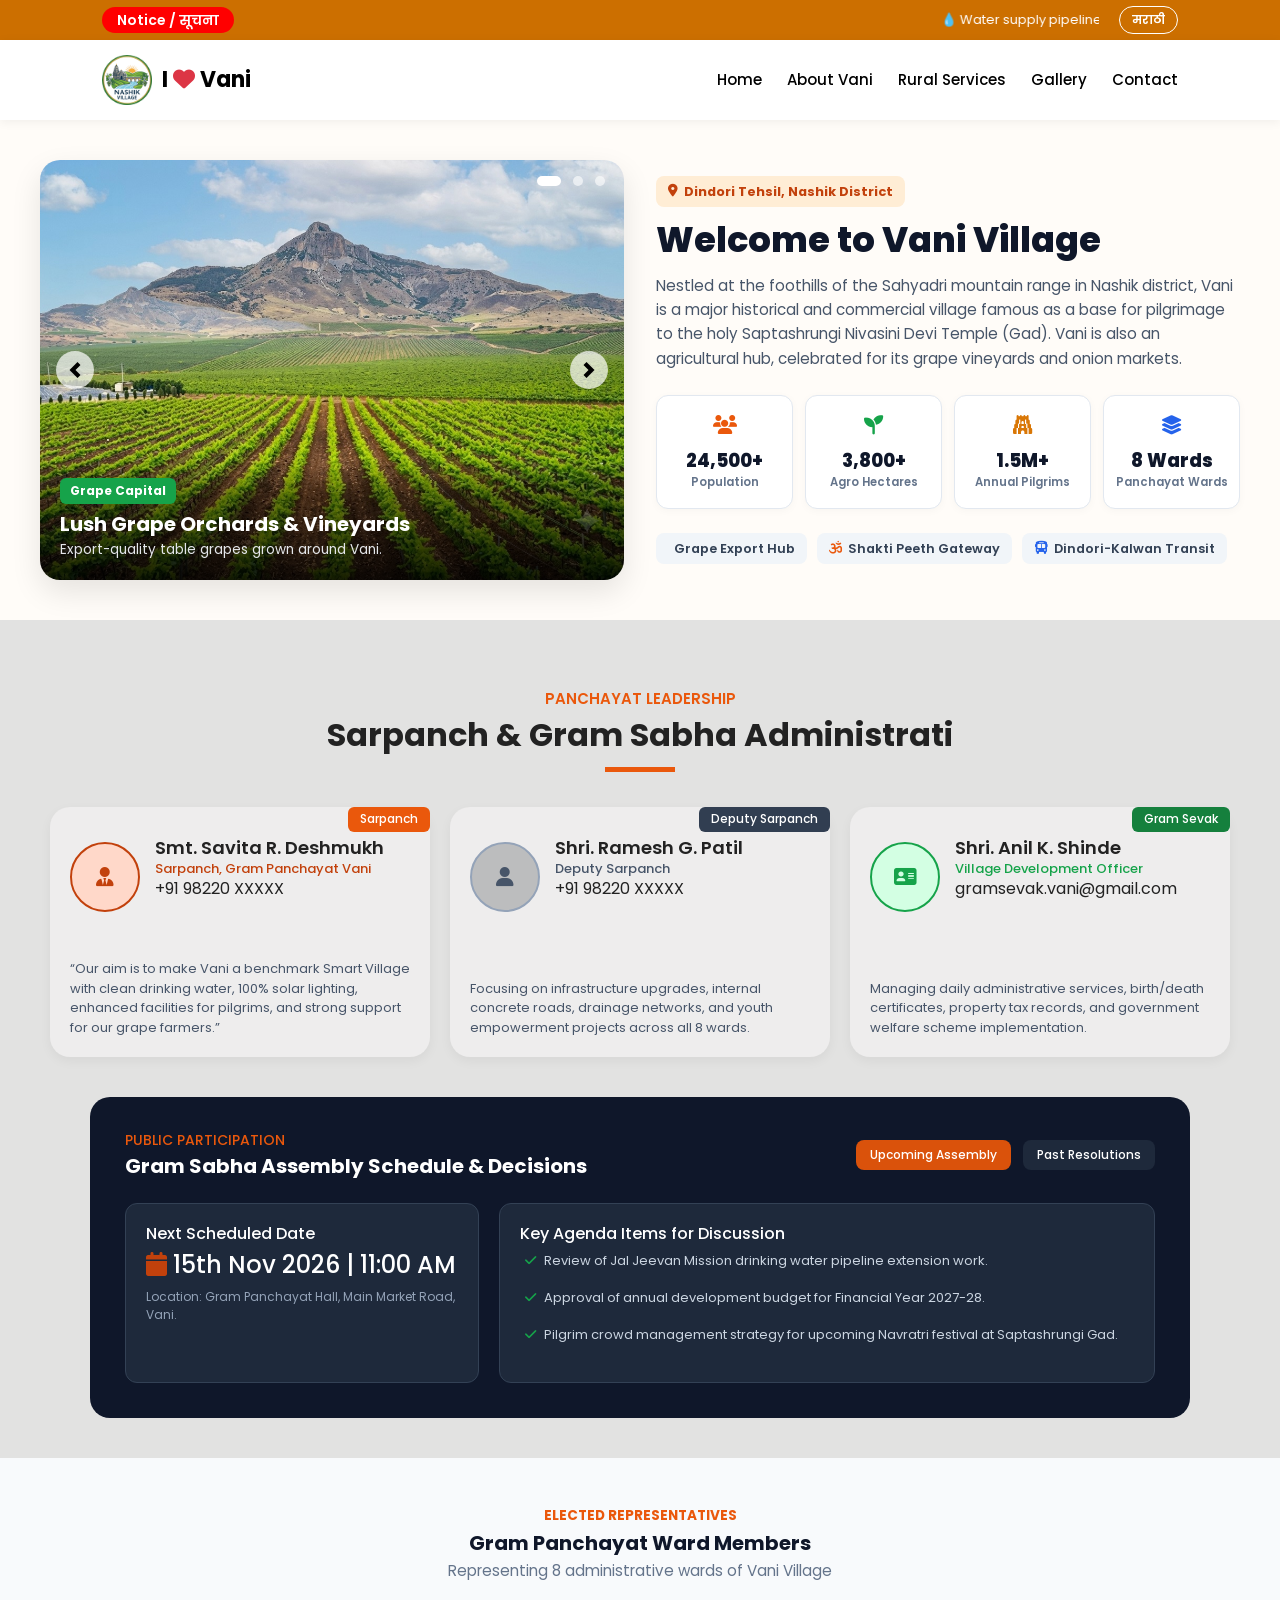
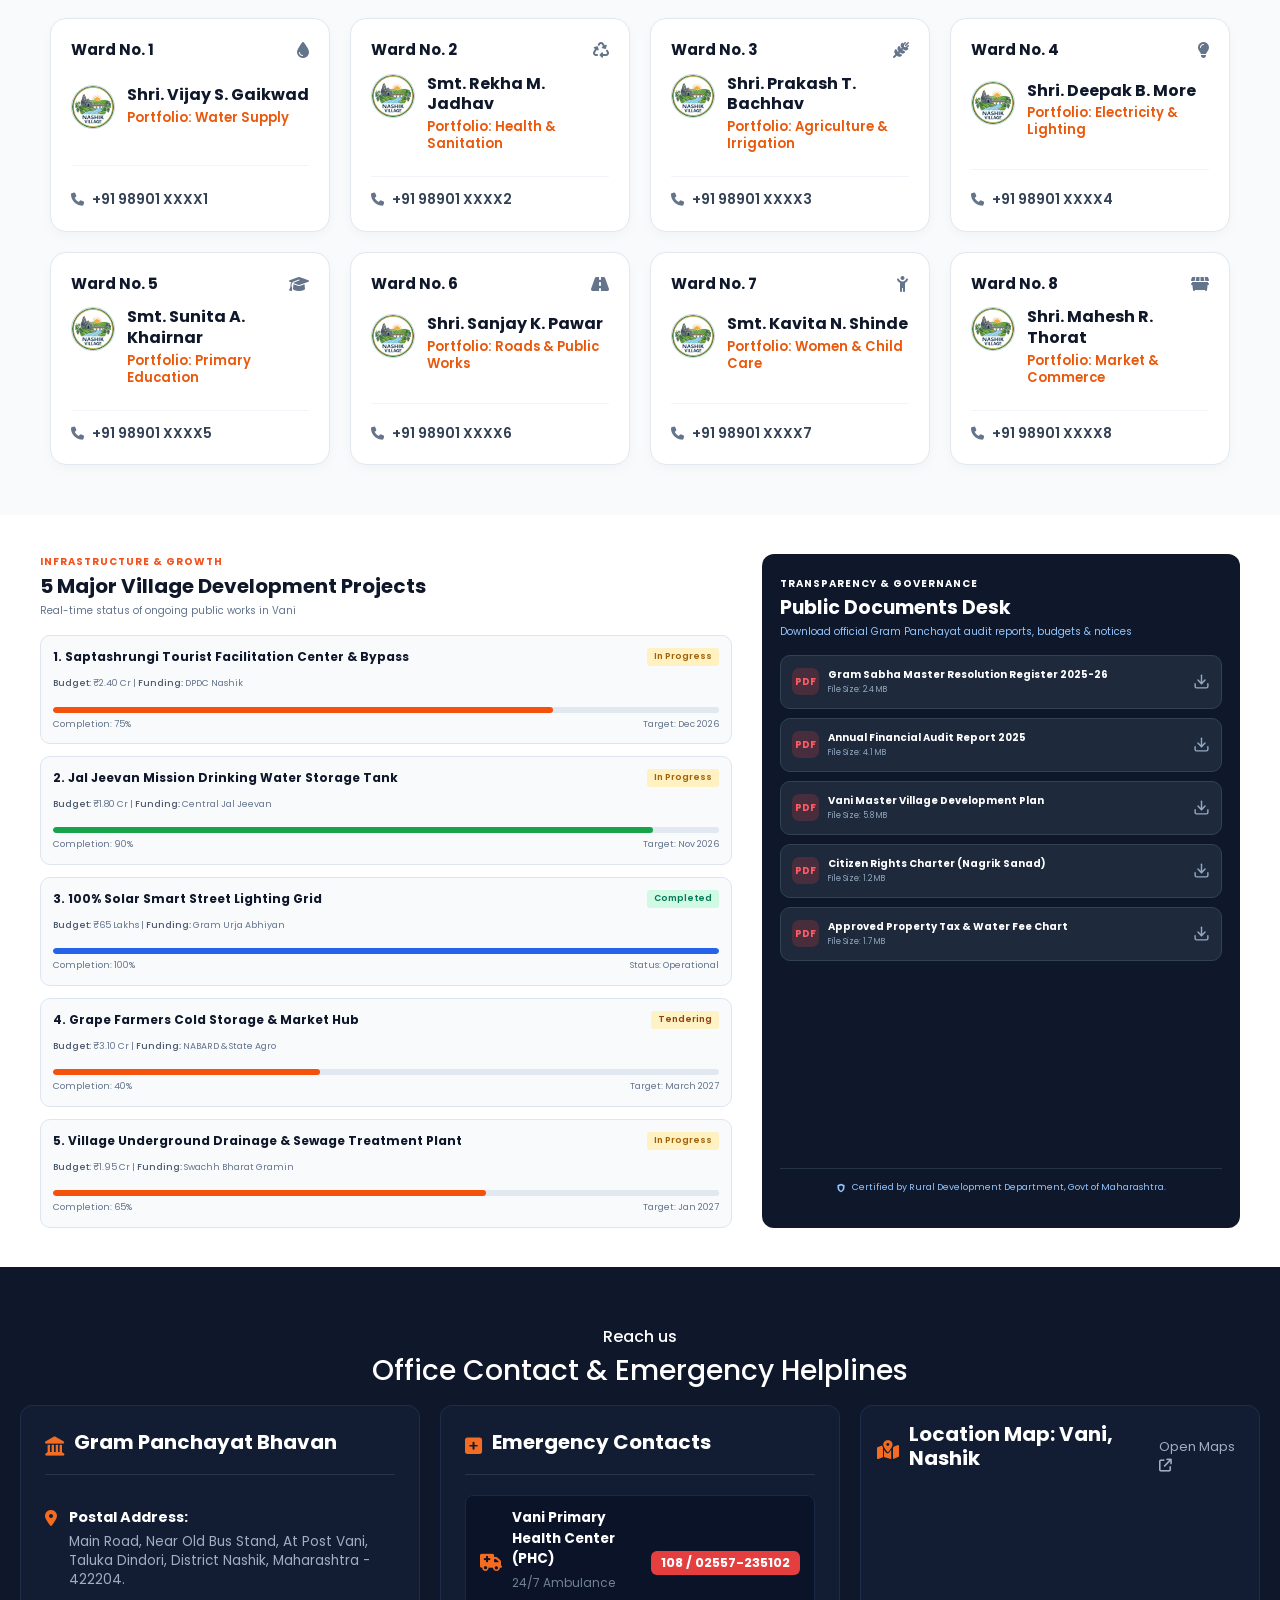
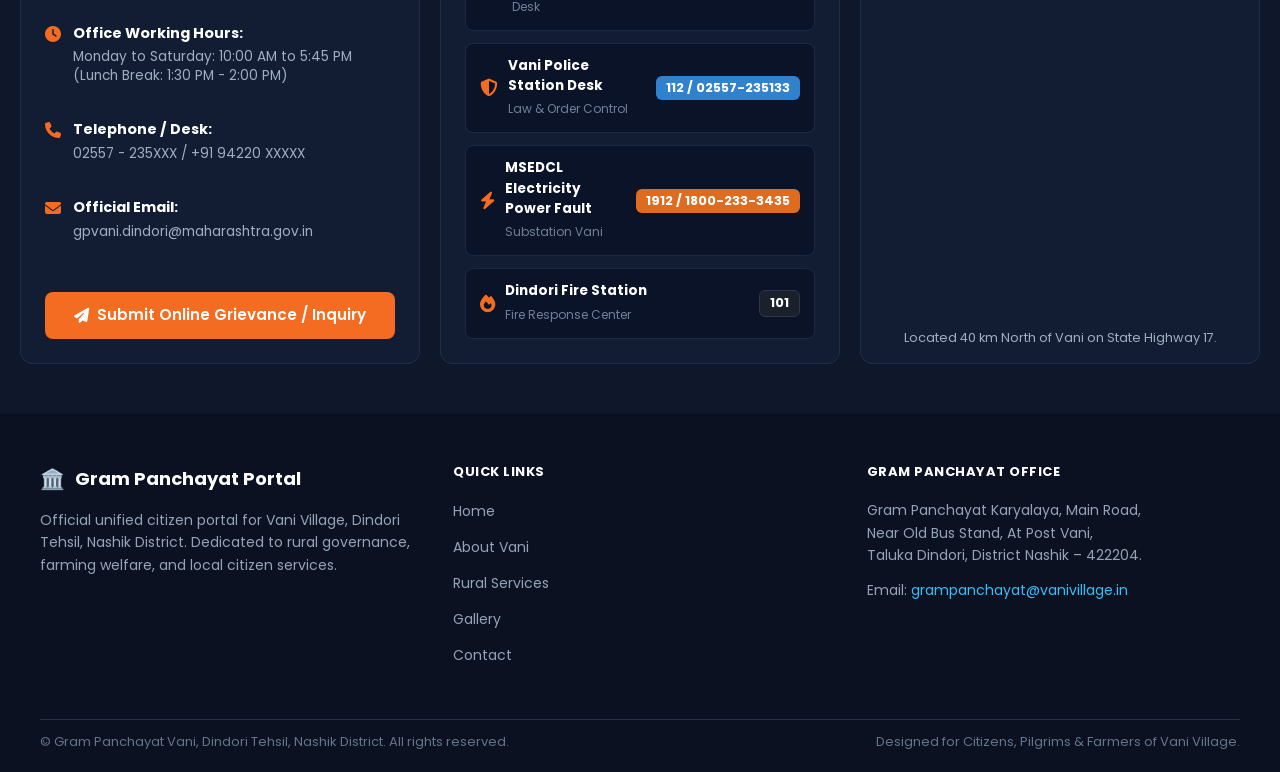
==== commit fe2471f9: "Add services page and enhance styles for service sections - Created a new services.html file with st" ====
--- a/about.html
+++ b/about.html
@@ -4,7 +4,7 @@
 <head>
     <meta charset="UTF-8">
     <meta name="viewport" content="width=device-width, initial-scale=1.0">
-    <title>Nashik City | About Vani Village</title>
+    <title>Vani | About Vani Village</title>
 
     <!-- Bootstrap 4 CSS -->
     <link rel="stylesheet" href="https://cdn.jsdelivr.net/npm/bootstrap@4.0.0/dist/css/bootstrap.min.css"
@@ -26,14 +26,15 @@
             💧 Water supply pipeline maintenance scheduled on Thursday 2 PM - 6 PM /
             रविवारी सकाळी ७ वाजता रामकुंड परिसरात विशेष स्वच्छता मोहीम.
         </marquee>
+        <button class="language-toggle" type="button" aria-label="Switch to Marathi">मराठी</button>
     </div>
 
     <!-- Header & Navigation -->
     <header class="heading">
-        <a href="index.html" aria-label="Nashik City home">
+        <a href="index.html" aria-label="Vani home">
             <div class="logo">
-                <img src="./assets/logo.png" alt="Nashik City Logo">
-                <h2>Nashik City</h2>
+                <img src="./assets/logo.png" alt="Vani Logo">
+                <h2>I <i class="fa-solid fa-heart text-danger "></i> Vani</h2>
             </div>
         </a>
 
@@ -41,8 +42,7 @@
             <ul class="nav-links" id="nav-links">
                 <li><a href="index.html">Home</a></li>
                 <li><a href="/about.html">About Vani</a></li>
-                <li><a href="#panchayat">Gram Panchayat</a></li>
-                <li><a href="#services">Rural Services</a></li>
+                <li><a href="services.html">Rural Services</a></li>
                 <li><a href="#gallery">Gallery</a></li>
                 <li><a href="#contact">Contact</a></li>
             </ul>
@@ -978,27 +978,13 @@
       </div>
 
       <div class="map-footer">
-        Located 40 km North of Nashik City on State Highway 17.
+        Located 40 km North of Vani on State Highway 17.
       </div>
     </div>
 </div>
-    </section>
+    </section>  
     </main>
-    <footer class="main-footer">
-  <div class="footer-content">
-    <div class="footer-left">
-      <p class="copyright">&copy; 2026 Gram Panchayat Vani. All Rights Reserved.</p>
-      <p class="sub-text">Developed under Digital India Gramin Portal Initiative.</p>
-    </div>
-    
-    <div class="footer-social">
-      <a href="#" aria-label="Facebook"><i class="fa-brands fa-facebook-f"></i></a>
-      <a href="#" aria-label="X (Twitter)"><i class="fa-brands fa-x-twitter"></i></a>
-      <a href="#" aria-label="YouTube"><i class="fa-brands fa-youtube"></i></a>
-      <a href="#" aria-label="WhatsApp"><i class="fa-brands fa-whatsapp"></i></a>
-    </div>
-  </div>
-</footer>
+
     <footer class="footer-portal">
     <div class="footer-container">
         <!-- Brand / About Column -->
@@ -1017,9 +1003,8 @@
             <h4>QUICK LINKS</h4>
             <ul>
                 <li><a href="index.html">Home</a></li>
-                <li><a href="/about.html">About Vani</a></li>
-                <li><a href="#panchayat">Gram Panchayat</a></li>
-                <li><a href="#services">Rural Services</a></li>
+                <li><a href="about.html">About Vani</a></li>
+                <li><a href="services.html">Rural Services</a></li>
                 <li><a href="#gallery">Gallery</a></li>
                 <li><a href="#contact">Contact</a></li>
             </ul>
@@ -1049,6 +1034,7 @@
     <script src="https://cdn.jsdelivr.net/npm/bootstrap@4.0.0/dist/js/bootstrap.min.js"
         integrity="sha384-JZR6Spejh4U02d8jOt6vLEHfe/JQGiRRSQQxSfFWpi1MquVdAyjUar5+76PVCmYl"
         crossorigin="anonymous"></script>
+    <script src="script.js"></script>
 
 </body>
 
--- a/style.css
+++ b/style.css
@@ -59,6 +59,25 @@
     flex: 1;
     min-width: 0;
     font-size: 13px;
+}
+
+.language-toggle {
+    flex-shrink: 0;
+    border: 1px solid #fff;
+    border-radius: 16px;
+    padding: 4px 12px;
+    background: transparent;
+    color: #fff;
+    font: inherit;
+    font-size: 12px;
+    font-weight: 600;
+    cursor: pointer;
+}
+
+.language-toggle:hover,
+.language-toggle:focus-visible {
+    background: #fff;
+    color: #8a4b00;
 }
 
 /* Header */
@@ -3388,3 +3407,474 @@
   }
 }
 
+
+
+
+.services-section-1{
+    width: 100%;
+    height: auto;
+    background-color: #103425;
+    padding-top: 5%;
+    padding-left: 15px;
+    padding-right: 15px;
+    padding-bottom: 30px;
+}
+.serv-s01{
+    color: #fff;
+    display: flex;
+    align-items: center;
+    justify-content: center;
+    flex-direction: column;
+ text-align: center;
+
+}
+.serv-s01 i{
+    padding-right: 10px;
+}
+.serv-s01 h6{
+    padding: 10px; 
+    background: #29593C;
+    border-radius: 20px;
+    border: 1px solid #c5c9cf;
+}
+.serv-s01 h1{
+ margin-top: 20px;
+ font-weight: bold;
+ font-size: 50px;
+}
+
+.serv-s01 p{
+    font-size: 17px;
+}
+
+.serv-s01 .btn{
+    display: flex;
+    align-items: center;
+    justify-content: space-between;
+    gap: 10px;
+}
+
+.serv-s01 .btn .button1{
+    padding: 10px;
+    background: #F97316;
+    border-radius: 10px;
+    border: 1px solid #fff;
+    color: #fff;
+    font-weight: bold;
+    font-size: 13px;
+        cursor: pointer;
+
+}
+.serv-s01 .btn .button2{
+    padding: 10px;
+    background: #344E46;
+    border-radius: 10px;
+    border: 1px solid #fff;
+    color: #fff;
+    font-weight: bold;
+    font-size: 13px;
+        cursor: pointer;
+
+}
+
+.btn button i{
+    color: yellow;
+}
+
+/* Tablet */
+@media (max-width: 768px) {
+    .services-section-1 {
+        padding-top: 8%;
+        padding-left: 10px;
+        padding-right: 10px;
+    }
+
+    .serv-s01 h1 {
+        font-size: 38px;
+    }
+
+    .serv-s01 p {
+        font-size: 16px;
+    }
+
+    .serv-s01 .btn {
+        flex-wrap: wrap;
+        justify-content: center;
+    }
+
+    .serv-s01 .btn button {
+        font-size: 12px;
+        padding: 10px 15px;
+    }
+}
+
+/* Mobile */
+@media (max-width: 576px) {
+    .serv-s01 h6 {
+        font-size: 12px;
+        padding: 8px 12px;
+    }
+
+    .serv-s01 h1 {
+        font-size: 28px;
+        line-height: 1.3;
+    }
+
+    .serv-s01 p {
+        font-size: 14px;
+        line-height: 1.6;
+    }
+
+    .serv-s01 .btn {
+        flex-direction: column;
+        width: 100%;
+    }
+
+    .serv-s01 .btn button {
+        width: 100%;
+        max-width: 250px;
+    }
+}
+
+/* Small Mobile */
+@media (max-width: 400px) {
+    .serv-s01 h1 {
+        font-size: 24px;
+    }
+
+    .serv-s01 p {
+        font-size: 13px;
+    }
+
+    .serv-s01 .btn button {
+        font-size: 11px;
+        padding: 8px 12px;
+    }
+}
+/* Mobile */
+@media (max-width: 576px) {
+    .serv-s01 h6 {
+        font-size: 12px;
+        padding: 8px 12px;
+    }
+
+    .serv-s01 h1 {
+        font-size: 28px;
+        line-height: 1.3;
+    }
+
+    .serv-s01 p {
+        font-size: 14px;
+        line-height: 1.6;
+    }
+
+    .serv-s01 .btn {
+        flex-direction: column;
+        width: 100%;
+    }
+
+    .serv-s01 .btn button {
+        width: 100%;
+        max-width: 250px;
+    }
+}
+
+/* Small Mobile */
+@media (max-width: 400px) {
+    .serv-s01 h1 {
+        font-size: 24px;
+    }
+
+    .serv-s01 p {
+        font-size: 13px;
+    }
+
+    .serv-s01 .btn button {
+        font-size: 11px;
+        padding: 8px 12px;
+    }
+}
+
+.services-section-2{
+ width: 100%;
+ height: auto;
+ padding-right: 8%;   
+ padding-left: 8%;
+ padding-bottom: 8%;   
+}
+.serv-s02{
+    display: flex;
+    align-items: center;
+    justify-content: space-between;
+    padding-top: 30px;
+}
+.serv-s02 .serv-s001  h6{
+    font-size: 15px;
+    font-weight: 600;
+    color: #047857;
+    text-transform: uppercase;
+}
+
+.serv-s02 .serv-s001 h3{
+    font-weight: bold;
+}
+
+.search-box {
+    width: 220px;
+    height: 38px;
+    background: #fff;
+    border: 1px solid #d6d6d6;
+    border-radius: 10px;
+    display: flex;
+    align-items: center;
+    padding: 0 14px;
+    gap: 10px;
+}
+
+.search-icon {
+    color: #9ca3af;
+    flex-shrink: 0;
+}
+
+.search-box input {
+    border: none;
+    outline: none;
+    width: 100%;
+    font-size: 14px;
+    color: #555;
+    background: transparent;
+}
+
+.search-box input::placeholder {
+    color: #9ca3af;
+}
+
+:root {
+  --surface-bg: #ffffff;
+  --card-bg: #f8fafc;
+  --card-border: #e2e8f0;
+  --card-hover-border: #cbd5e1;
+  --text-primary: #0f172a;
+  --text-secondary: #475569;
+  --text-muted: #64748b;
+  --brand-green: #047857;
+  --brand-green-light: #ecfdf5;
+  --brand-green-border: #a7f3d0;
+  --radius-lg: 1rem;
+  --radius-md: 0.75rem;
+  --radius-full: 9999px;
+  --transition: all 0.2s cubic-bezier(0.4, 0, 0.2, 1);
+}
+
+/* Outer Section */
+.services-section {
+  max-width: 1200px;
+  margin: 0 auto;
+  padding: 2rem 1.25rem;
+  font-family: inherit;
+  box-sizing: border-box;
+}
+
+/* Header Section */
+.services-section__header {
+  display: flex;
+  align-items: center;
+  justify-content: space-between;
+  gap: 1.5rem;
+  flex-wrap: wrap;
+}
+
+.services-section__eyebrow {
+  display: inline-block;
+  font-size: 0.8125rem;
+  font-weight: 700;
+  text-transform: uppercase;
+  letter-spacing: 0.05em;
+  color: var(--brand-green);
+  margin-bottom: 0.25rem;
+}
+
+.services-section__heading {
+  margin: 0;
+  font-size: 1.75rem;
+  font-weight: 800;
+  color: var(--text-primary);
+  line-height: 1.25;
+}
+
+/* Search Bar */
+.services-search {
+  position: relative;
+  display: flex;
+  align-items: center;
+  width: 100%;
+  max-width: 320px;
+}
+
+.services-search__icon {
+  position: absolute;
+  left: 1rem;
+  color: var(--text-muted);
+  font-size: 0.9rem;
+  pointer-events: none;
+}
+
+.services-search__input {
+  width: 100%;
+  padding: 0.65rem 1rem 0.65rem 2.5rem;
+  font-size: 0.875rem;
+  color: var(--text-primary);
+  background: var(--surface-bg);
+  border: 1px solid var(--card-border);
+  border-radius: var(--radius-full);
+  outline: none;
+  transition: var(--transition);
+}
+
+.services-search__input:focus {
+  border-color: var(--brand-green);
+  box-shadow: 0 0 0 3px rgba(4, 120, 87, 0.15);
+}
+
+/* Section Divider */
+.services-divider {
+  height: 1px;
+  background-color: var(--card-border);
+  margin: 1.5rem 0 2rem 0;
+}
+
+/* Dynamic Multi-Column Grid */
+.service-card-grid {
+  display: grid;
+  grid-template-columns: repeat(auto-fill, minmax(300px, 1fr));
+  gap: 1.5rem;
+}
+
+/* Single Card Layout */
+.service-card {
+  display: flex;
+  flex-direction: column;
+  background-color: var(--card-bg);
+  border: 1px solid var(--card-border);
+  border-radius: var(--radius-lg);
+  padding: 1.25rem;
+  box-shadow: 0 1px 3px rgba(0, 0, 0, 0.04);
+  transition: var(--transition);
+}
+
+.service-card:hover {
+  border-color: var(--card-hover-border);
+  transform: translateY(-3px);
+  box-shadow: 0 8px 16px -4px rgba(0, 0, 0, 0.08);
+}
+
+/* Card Header */
+.service-card__header {
+  display: flex;
+  align-items: center;
+  justify-content: space-between;
+  margin-bottom: 1rem;
+}
+
+.service-card__icon {
+  display: inline-flex;
+  align-items: center;
+  justify-content: center;
+  width: 2.75rem;
+  height: 2.75rem;
+  background-color: var(--brand-green-light);
+  color: var(--brand-green);
+  border-radius: var(--radius-md);
+  font-size: 1.25rem;
+}
+
+.service-card__badge {
+  display: inline-block;
+  padding: 0.25rem 0.75rem;
+  font-size: 0.75rem;
+  font-weight: 600;
+  color: var(--brand-green);
+  background-color: var(--brand-green-light);
+  border: 1px solid var(--brand-green-border);
+  border-radius: var(--radius-full);
+}
+
+/* Card Content */
+.service-card__body {
+  flex-grow: 1;
+  margin-bottom: 1.25rem;
+}
+
+.service-card__title {
+  font-size: 1.125rem;
+  font-weight: 700;
+  color: var(--text-primary);
+  margin: 0 0 0.5rem 0;
+  line-height: 1.35;
+}
+
+.service-card__desc {
+  font-size: 0.875rem;
+  color: var(--text-secondary);
+  line-height: 1.5;
+  margin: 0;
+}
+
+/* Card Footer */
+.service-card__footer {
+  display: flex;
+  align-items: center;
+  justify-content: space-between;
+  padding-top: 1rem;
+  border-top: 1px solid var(--card-border);
+  gap: 0.5rem;
+}
+
+.service-card__domain {
+  display: inline-flex;
+  align-items: center;
+  gap: 0.4rem;
+  font-size: 0.8125rem;
+  color: var(--text-muted);
+  text-decoration: none;
+  max-width: 55%;
+  overflow: hidden;
+  text-overflow: ellipsis;
+  white-space: nowrap;
+}
+
+.service-card__domain:hover {
+  color: var(--text-primary);
+  text-decoration: underline;
+}
+
+.service-card__action {
+  display: inline-flex;
+  align-items: center;
+  gap: 0.4rem;
+  font-size: 0.875rem;
+  font-weight: 600;
+  color: var(--brand-green);
+  text-decoration: none;
+  white-space: nowrap;
+}
+
+.service-card__action:hover {
+  text-decoration: underline;
+}
+
+/* Mobile Breakpoints */
+@media (max-width: 640px) {
+  .services-section__header {
+    flex-direction: column;
+    align-items: flex-start;
+  }
+
+  .services-search {
+    max-width: 100%;
+  }
+
+  .service-card-grid {
+    grid-template-columns: 1fr;
+  }
+}
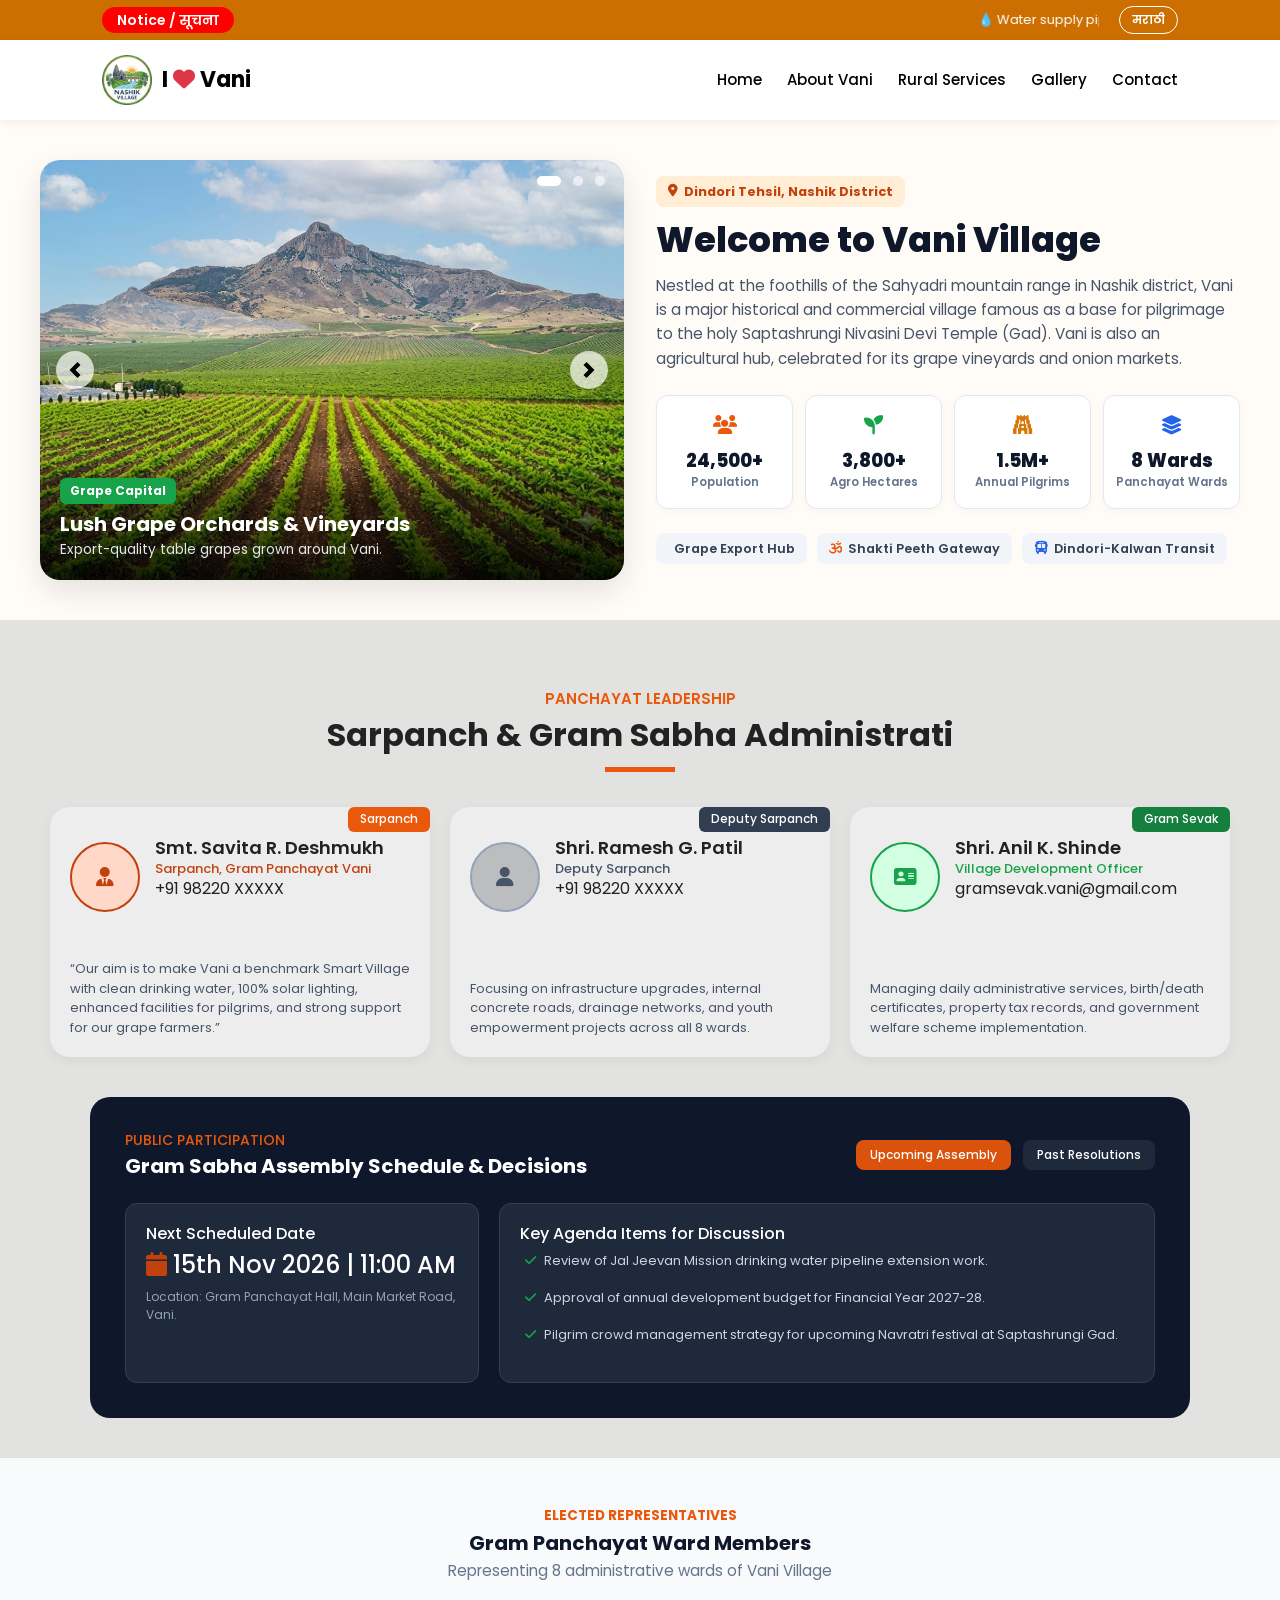
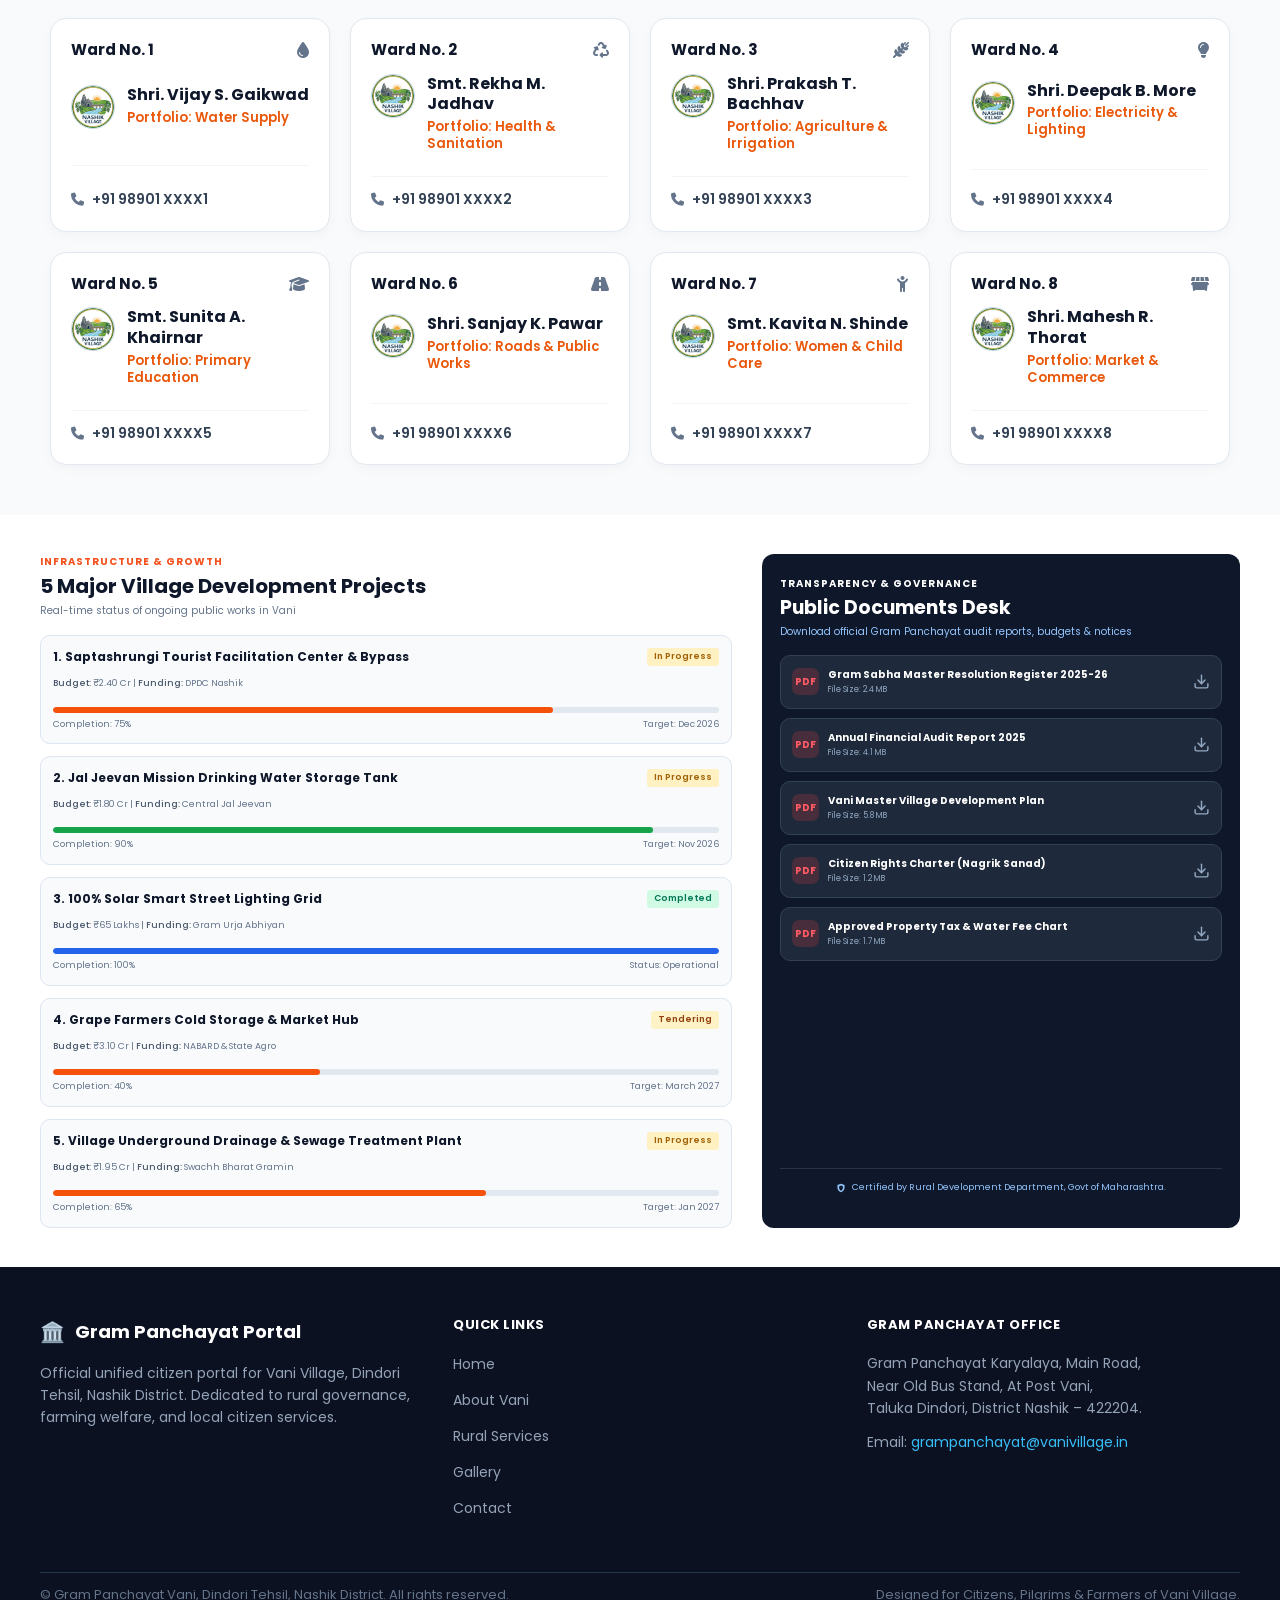
==== commit dc1fd9c5: "update HTML structure and styles for improved layout and responsiveness" ====
--- a/about.html
+++ b/about.html
@@ -854,135 +854,7 @@
         </aside>
 
     </div>
-
-    <section class="section-5">
-        <div class="section-5-header text-center">
-            <h6>Reach us</h6>
-            <h3>Office Contact & Emergency Helplines</h3>
-        </div>
-        <section class="section-5-boxs">
-    <!-- Box 1: Gram Panchayat Bhavan Details -->
-    <div class="boxes5">
-      <div class="box-header">
-        <i class="fa-solid fa-landmark title-icon"></i>
-        <h2>Gram Panchayat Bhavan</h2>
-      </div>
-      
-      <div class="info-list">
-        <div class="info-item">
-          <i class="fa-solid fa-location-dot info-icon"></i>
-          <div>
-            <strong>Postal Address:</strong>
-            <p>Main Road, Near Old Bus Stand, At Post Vani, Taluka Dindori, District Nashik, Maharashtra - 422204.</p>
-          </div>
-        </div>
-
-        <div class="info-item">
-          <i class="fa-solid fa-clock info-icon"></i>
-          <div>
-            <strong>Office Working Hours:</strong>
-            <p>Monday to Saturday: 10:00 AM to 5:45 PM<br>
-            <em>(Lunch Break: 1:30 PM - 2:00 PM)</em></p>
-          </div>
-        </div>
-
-        <div class="info-item">
-          <i class="fa-solid fa-phone info-icon"></i>
-          <div>
-            <strong>Telephone / Desk:</strong>
-            <p>02557 - 235XXX / +91 94220 XXXXX</p>
-          </div>
-        </div>
-
-        <div class="info-item">
-          <i class="fa-solid fa-envelope info-icon"></i>
-          <div>
-            <strong>Official Email:</strong>
-            <p>gpvani.dindori@maharashtra.gov.in</p>
-          </div>
-        </div>
-      </div>
-
-      <a href="#" class="btn-submit">
-        <i class="fa-solid fa-paper-plane"></i> Submit Online Grievance / Inquiry
-      </a>
-    </div>
-
-    <!-- Box 2: Emergency Contacts -->
-    <div class="boxes5">
-      <div class="box-header">
-        <i class="fa-solid fa-square-plus title-icon"></i>
-        <h2>Emergency Contacts</h2>
-      </div>
-
-      <div class="emergency-list">
-        <div class="emergency-item">
-          <i class="fa-solid fa-truck-medical em-icon"></i>
-          <div class="em-details">
-            <strong>Vani Primary Health Center (PHC)</strong>
-            <span>24/7 Ambulance Desk</span>
-          </div>
-          <div class="badge badge-red">108 / 02557-235102</div>
-        </div>
-
-        <div class="emergency-item">
-          <i class="fa-solid fa-shield-halved em-icon"></i>
-          <div class="em-details">
-            <strong>Vani Police Station Desk</strong>
-            <span>Law & Order Control</span>
-          </div>
-          <div class="badge badge-blue">112 / 02557-235133</div>
-        </div>
-
-        <div class="emergency-item">
-          <i class="fa-solid fa-bolt em-icon"></i>
-          <div class="em-details">
-            <strong>MSEDCL Electricity Power Fault</strong>
-            <span>Substation Vani</span>
-          </div>
-          <div class="badge badge-orange">1912 / 1800-233-3435</div>
-        </div>
-
-        <div class="emergency-item">
-          <i class="fa-solid fa-fire em-icon"></i>
-          <div class="em-details">
-            <strong>Dindori Fire Station</strong>
-            <span>Fire Response Center</span>
-          </div>
-          <div class="badge badge-dark">101</div>
-        </div>
-      </div>
-    </div>
-
-    <!-- Box 3: Location Map -->
-    <div class="boxes5 map-box">
-      <div class="map-header">
-        <div class="box-header">
-          <i class="fa-solid fa-map-location-dot title-icon"></i>
-          <h2>Location Map: Vani, Nashik</h2>
-        </div>
-        <a href="https://maps.google.com" target="_blank" class="map-link">Open Maps <i class="fa-solid fa-arrow-up-right-from-square"></i></a>
-      </div>
-
-      <div class="map-container">
-        <!-- Interactive Google Map Embed -->
-        <iframe 
-          src="https://www.google.com/maps/embed?pb=!1m18!1m12!1m3!1d14980.597793132717!2d73.8860905!3d20.2520655!2m3!1f0!2f0!3f0!3m2!1i1024!2i768!4f13.1!3m3!1m2!1s0x3bddec32d942fb83%3A0xbce9ec8011dd5d7b!2sVani%2C%20Maharashtra%20422204!5e0!3m2!1sen!2sin!4v1700000000000!5m2!1sen!2sin" 
-          width="100%" 
-          height="100%" 
-          style="border:0;" 
-          allowfullscreen="" 
-          loading="lazy" 
-          referrerpolicy="no-referrer-when-downgrade">
-        </iframe>
-      </div>
-
-      <div class="map-footer">
-        Located 40 km North of Vani on State Highway 17.
-      </div>
-    </div>
-</div>
-    </section>  
+  
     </main>
 
     <footer class="footer-portal">
--- a/style.css
+++ b/style.css
@@ -3170,247 +3170,249 @@
     box-sizing: border-box;
     font-family: 'Segoe UI', Roboto, Helvetica, Arial, sans-serif;
 }
-.section-5-header{
+
+.section-5-header {
     padding: 10px;
     color: #fff;
 }
+
 .section-5-boxs {
-  display: grid;
-  grid-template-columns: repeat(3, 1fr);
-  gap: 20px;
-  max-width: 1300px;
-  width: 100%;
+    display: grid;
+    grid-template-columns: repeat(3, 1fr);
+    gap: 20px;
+    max-width: 1300px;
+    width: 100%;
 }
 
 /* Base Box Styling */
 .boxes5 {
-  background-color: #121d33;
-  border: 1px solid #1e2d4a;
-  border-radius: 12px;
-  padding: 24px;
-  display: flex;
-  flex-direction: column;
-  justify-content: space-between;
+    background-color: #121d33;
+    border: 1px solid #1e2d4a;
+    border-radius: 12px;
+    padding: 24px;
+    display: flex;
+    flex-direction: column;
+    justify-content: space-between;
 }
 
 /* Headings */
 .box-header {
-  display: flex;
-  align-items: center;
-  gap: 10px;
-  margin-bottom: 20px;
-  border-bottom: 1px solid rgba(255, 255, 255, 0.1);
-  padding-bottom: 12px;
+    display: flex;
+    align-items: center;
+    gap: 10px;
+    margin-bottom: 20px;
+    border-bottom: 1px solid rgba(255, 255, 255, 0.1);
+    padding-bottom: 12px;
 }
 
 .title-icon {
-  color: #f36c21;
-  font-size: 1.2rem;
+    color: #f36c21;
+    font-size: 1.2rem;
 }
 
 .box-header h2 {
-  font-size: 1.25rem;
-  font-weight: 700;
-  color: #ffffff;
+    font-size: 1.25rem;
+    font-weight: 700;
+    color: #ffffff;
 }
 
 /* Details Box (Box 1) */
 .info-list {
-  display: flex;
-  flex-direction: column;
-  gap: 18px;
-  margin-bottom: 24px;
+    display: flex;
+    flex-direction: column;
+    gap: 18px;
+    margin-bottom: 24px;
 }
 
 .info-item {
-  display: flex;
-  align-items: flex-start;
-  gap: 12px;
+    display: flex;
+    align-items: flex-start;
+    gap: 12px;
 }
 
 .info-icon {
-  color: #f36c21;
-  font-size: 1rem;
-  margin-top: 3px;
+    color: #f36c21;
+    font-size: 1rem;
+    margin-top: 3px;
 }
 
 .info-item strong {
-  display: block;
-  font-size: 0.9rem;
-  color: #ffffff;
-  margin-bottom: 3px;
-}
-
-.info-item p, 
+    display: block;
+    font-size: 0.9rem;
+    color: #ffffff;
+    margin-bottom: 3px;
+}
+
+.info-item p,
 .info-item em {
-  font-size: 0.85rem;
-  color: #a0aec0;
-  line-height: 1.4;
-  font-style: normal;
+    font-size: 0.85rem;
+    color: #a0aec0;
+    line-height: 1.4;
+    font-style: normal;
 }
 
 .btn-submit {
-  display: flex;
-  align-items: center;
-  justify-content: center;
-  gap: 8px;
-  background-color: #f36c21;
-  color: #ffffff;
-  text-decoration: none;
-  font-weight: 600;
-  padding: 12px 16px;
-  border-radius: 8px;
-  transition: background-color 0.2s ease;
-  text-align: center;
-  font-size: 0.95rem;
+    display: flex;
+    align-items: center;
+    justify-content: center;
+    gap: 8px;
+    background-color: #f36c21;
+    color: #ffffff;
+    text-decoration: none;
+    font-weight: 600;
+    padding: 12px 16px;
+    border-radius: 8px;
+    transition: background-color 0.2s ease;
+    text-align: center;
+    font-size: 0.95rem;
 }
 
 .btn-submit:hover {
-  background-color: #d95811;
+    background-color: #d95811;
 }
 
 /* Emergency Contacts (Box 2) */
 .emergency-list {
-  display: flex;
-  flex-direction: column;
-  gap: 12px;
+    display: flex;
+    flex-direction: column;
+    gap: 12px;
 }
 
 .emergency-item {
-  background-color: #0b1329;
-  border: 1px solid #1a2845;
-  border-radius: 8px;
-  padding: 12px 14px;
-  display: flex;
-  align-items: center;
-  justify-content: space-between;
-  gap: 10px;
+    background-color: #0b1329;
+    border: 1px solid #1a2845;
+    border-radius: 8px;
+    padding: 12px 14px;
+    display: flex;
+    align-items: center;
+    justify-content: space-between;
+    gap: 10px;
 }
 
 .em-icon {
-  color: #f36c21;
-  font-size: 1.1rem;
+    color: #f36c21;
+    font-size: 1.1rem;
 }
 
 .em-details {
-  flex-grow: 1;
+    flex-grow: 1;
 }
 
 .em-details strong {
-  display: block;
-  font-size: 0.85rem;
-  color: #ffffff;
+    display: block;
+    font-size: 0.85rem;
+    color: #ffffff;
 }
 
 .em-details span {
-  font-size: 0.75rem;
-  color: #718096;
+    font-size: 0.75rem;
+    color: #718096;
 }
 
 /* Badges */
 .badge {
-  padding: 6px 10px;
-  border-radius: 6px;
-  font-size: 0.8rem;
-  font-weight: 700;
-  color: #ffffff;
-  text-align: right;
-  white-space: nowrap;
+    padding: 6px 10px;
+    border-radius: 6px;
+    font-size: 0.8rem;
+    font-weight: 700;
+    color: #ffffff;
+    text-align: right;
+    white-space: nowrap;
 }
 
 .badge-red {
-  background-color: #e53e3e;
+    background-color: #e53e3e;
 }
 
 .badge-blue {
-  background-color: #3182ce;
+    background-color: #3182ce;
 }
 
 .badge-orange {
-  background-color: #dd6b20;
+    background-color: #dd6b20;
 }
 
 .badge-dark {
-  background-color: #1a202c;
-  border: 1px solid #2d3748;
+    background-color: #1a202c;
+    border: 1px solid #2d3748;
 }
 
 /* Map Box (Box 3) */
 .map-box {
-  padding: 16px;
+    padding: 16px;
 }
 
 .map-header {
-  display: flex;
-  align-items: center;
-  justify-content: space-between;
+    display: flex;
+    align-items: center;
+    justify-content: space-between;
 }
 
 .map-header .box-header {
-  border-bottom: none;
-  margin-bottom: 12px;
-  padding-bottom: 0;
+    border-bottom: none;
+    margin-bottom: 12px;
+    padding-bottom: 0;
 }
 
 .map-link {
-  color: #a0aec0;
-  text-decoration: none;
-  font-size: 0.8rem;
+    color: #a0aec0;
+    text-decoration: none;
+    font-size: 0.8rem;
 }
 
 .map-link:hover {
-  color: #ffffff;
+    color: #ffffff;
 }
 
 .map-container {
-  width: 100%;
-  height: 280px;
-  border-radius: 8px;
-  overflow: hidden;
-  margin-bottom: 12px;
+    width: 100%;
+    height: 280px;
+    border-radius: 8px;
+    overflow: hidden;
+    margin-bottom: 12px;
 }
 
 .map-footer {
-  font-size: 0.8rem;
-  color: #a0aec0;
-  text-align: center;
+    font-size: 0.8rem;
+    color: #a0aec0;
+    text-align: center;
 }
 
 /* Responsive Styles */
 @media (max-width: 1024px) {
-  .section-5-boxs {
-    grid-template-columns: repeat(2, 1fr);
-  }
-  
-  .map-box {
-    grid-column: span 2;
-  }
+    .section-5-boxs {
+        grid-template-columns: repeat(2, 1fr);
+    }
+
+    .map-box {
+        grid-column: span 2;
+    }
 }
 
 @media (max-width: 640px) {
-  .section-5-boxs {
-    grid-template-columns: 1fr;
-  }
-  
-  .map-box {
-    grid-column: span 1;
-  }
-
-  .emergency-item {
-    flex-direction: column;
-    align-items: flex-start;
-    gap: 8px;
-  }
-
-  .badge {
-    align-self: flex-start;
-  }
-}
-
-
-
-
-.services-section-1{
+    .section-5-boxs {
+        grid-template-columns: 1fr;
+    }
+
+    .map-box {
+        grid-column: span 1;
+    }
+
+    .emergency-item {
+        flex-direction: column;
+        align-items: flex-start;
+        gap: 8px;
+    }
+
+    .badge {
+        align-self: flex-start;
+    }
+}
+
+
+
+
+.services-section-1 {
     width: 100%;
     height: auto;
     background-color: #103425;
@@ -3419,42 +3421,46 @@
     padding-right: 15px;
     padding-bottom: 30px;
 }
-.serv-s01{
+
+.serv-s01 {
     color: #fff;
     display: flex;
     align-items: center;
     justify-content: center;
     flex-direction: column;
- text-align: center;
-
-}
-.serv-s01 i{
+    text-align: center;
+
+}
+
+.serv-s01 i {
     padding-right: 10px;
 }
-.serv-s01 h6{
-    padding: 10px; 
+
+.serv-s01 h6 {
+    padding: 10px;
     background: #29593C;
     border-radius: 20px;
     border: 1px solid #c5c9cf;
 }
-.serv-s01 h1{
- margin-top: 20px;
- font-weight: bold;
- font-size: 50px;
-}
-
-.serv-s01 p{
+
+.serv-s01 h1 {
+    margin-top: 20px;
+    font-weight: bold;
+    font-size: 50px;
+}
+
+.serv-s01 p {
     font-size: 17px;
 }
 
-.serv-s01 .btn{
+.serv-s01 .btn {
     display: flex;
     align-items: center;
     justify-content: space-between;
     gap: 10px;
 }
 
-.serv-s01 .btn .button1{
+.serv-s01 .btn .button1 {
     padding: 10px;
     background: #F97316;
     border-radius: 10px;
@@ -3462,10 +3468,11 @@
     color: #fff;
     font-weight: bold;
     font-size: 13px;
-        cursor: pointer;
-
-}
-.serv-s01 .btn .button2{
+    cursor: pointer;
+
+}
+
+.serv-s01 .btn .button2 {
     padding: 10px;
     background: #344E46;
     border-radius: 10px;
@@ -3473,11 +3480,11 @@
     color: #fff;
     font-weight: bold;
     font-size: 13px;
-        cursor: pointer;
-
-}
-
-.btn button i{
+    cursor: pointer;
+
+}
+
+.btn button i {
     color: yellow;
 }
 
@@ -3551,6 +3558,7 @@
         padding: 8px 12px;
     }
 }
+
 /* Mobile */
 @media (max-width: 576px) {
     .serv-s01 h6 {
@@ -3595,286 +3603,700 @@
     }
 }
 
-.services-section-2{
- width: 100%;
- height: auto;
- padding-right: 8%;   
- padding-left: 8%;
- padding-bottom: 8%;   
-}
-.serv-s02{
-    display: flex;
-    align-items: center;
-    justify-content: space-between;
-    padding-top: 30px;
-}
-.serv-s02 .serv-s001  h6{
-    font-size: 15px;
-    font-weight: 600;
-    color: #047857;
-    text-transform: uppercase;
-}
-
-.serv-s02 .serv-s001 h3{
-    font-weight: bold;
-}
-
-.search-box {
-    width: 220px;
-    height: 38px;
-    background: #fff;
-    border: 1px solid #d6d6d6;
-    border-radius: 10px;
-    display: flex;
-    align-items: center;
-    padding: 0 14px;
-    gap: 10px;
-}
-
-.search-icon {
-    color: #9ca3af;
-    flex-shrink: 0;
-}
-
-.search-box input {
-    border: none;
-    outline: none;
-    width: 100%;
-    font-size: 14px;
-    color: #555;
-    background: transparent;
-}
-
-.search-box input::placeholder {
-    color: #9ca3af;
-}
+
 
 :root {
-  --surface-bg: #ffffff;
-  --card-bg: #f8fafc;
-  --card-border: #e2e8f0;
-  --card-hover-border: #cbd5e1;
-  --text-primary: #0f172a;
-  --text-secondary: #475569;
-  --text-muted: #64748b;
-  --brand-green: #047857;
-  --brand-green-light: #ecfdf5;
-  --brand-green-border: #a7f3d0;
-  --radius-lg: 1rem;
-  --radius-md: 0.75rem;
-  --radius-full: 9999px;
-  --transition: all 0.2s cubic-bezier(0.4, 0, 0.2, 1);
+    --surface-bg: #ffffff;
+    --card-bg: #f8fafc;
+    --card-border: #e2e8f0;
+    --card-hover-border: #cbd5e1;
+    --text-primary: #0f172a;
+    --text-secondary: #475569;
+    --text-muted: #64748b;
+    --brand-green: #047857;
+    --brand-green-light: #ecfdf5;
+    --brand-green-border: #a7f3d0;
+    --radius-lg: 1rem;
+    --radius-md: 0.75rem;
+    --radius-full: 9999px;
+    --transition: all 0.2s cubic-bezier(0.4, 0, 0.2, 1);
 }
 
 /* Outer Section */
 .services-section {
-  max-width: 1200px;
-  margin: 0 auto;
-  padding: 2rem 1.25rem;
-  font-family: inherit;
-  box-sizing: border-box;
+    max-width: 1200px;
+    margin: 0 auto;
+    padding: 2rem 1.25rem;
+    font-family: inherit;
+    box-sizing: border-box;
 }
 
 /* Header Section */
 .services-section__header {
+    display: flex;
+    align-items: center;
+    justify-content: space-between;
+    gap: 1.5rem;
+    flex-wrap: wrap;
+}
+
+.services-section__eyebrow {
+    display: inline-block;
+    font-size: 0.8125rem;
+    font-weight: 700;
+    text-transform: uppercase;
+    letter-spacing: 0.05em;
+    color: var(--brand-green);
+    margin-bottom: 0.25rem;
+}
+
+.services-section__heading {
+    margin: 0;
+    font-size: 1.75rem;
+    font-weight: 800;
+    color: var(--text-primary);
+    line-height: 1.25;
+}
+
+/* Search Bar */
+.services-search {
+    position: relative;
+    display: flex;
+    align-items: center;
+    width: 100%;
+    max-width: 320px;
+}
+
+.services-search__icon {
+    position: absolute;
+    left: 1rem;
+    color: var(--text-muted);
+    font-size: 0.9rem;
+    pointer-events: none;
+}
+
+.services-search__input {
+    width: 100%;
+    padding: 0.65rem 1rem 0.65rem 2.5rem;
+    font-size: 0.875rem;
+    color: var(--text-primary);
+    background: var(--surface-bg);
+    border: 1px solid var(--card-border);
+    border-radius: var(--radius-full);
+    outline: none;
+    transition: var(--transition);
+}
+
+.services-search__input:focus {
+    border-color: var(--brand-green);
+    box-shadow: 0 0 0 3px rgba(4, 120, 87, 0.15);
+}
+
+/* Section Divider */
+.services-divider {
+    height: 1px;
+    background-color: var(--card-border);
+    margin: 1.5rem 0 2rem 0;
+}
+
+/* Dynamic Multi-Column Grid */
+.service-card-grid {
+    display: grid;
+    grid-template-columns: repeat(auto-fill, minmax(300px, 1fr));
+    gap: 1.5rem;
+}
+
+/* Single Card Layout */
+.service-card {
+    display: flex;
+    flex-direction: column;
+    background-color: var(--card-bg);
+    border: 1px solid var(--card-border);
+    border-radius: var(--radius-lg);
+    padding: 1.25rem;
+    box-shadow: 0 1px 3px rgba(0, 0, 0, 0.04);
+    transition: var(--transition);
+}
+
+.service-card:hover {
+    border-color: var(--card-hover-border);
+    transform: translateY(-3px);
+    box-shadow: 0 8px 16px -4px rgba(0, 0, 0, 0.08);
+}
+
+/* Card Header */
+.service-card__header {
+    display: flex;
+    align-items: center;
+    justify-content: space-between;
+    margin-bottom: 1rem;
+}
+
+.service-card__icon {
+    display: inline-flex;
+    align-items: center;
+    justify-content: center;
+    width: 2.75rem;
+    height: 2.75rem;
+    background-color: var(--brand-green-light);
+    color: var(--brand-green);
+    border-radius: var(--radius-md);
+    font-size: 1.25rem;
+}
+
+.service-card__badge {
+    display: inline-block;
+    padding: 0.25rem 0.75rem;
+    font-size: 0.75rem;
+    font-weight: 600;
+    color: var(--brand-green);
+    background-color: var(--brand-green-light);
+    border: 1px solid var(--brand-green-border);
+    border-radius: var(--radius-full);
+}
+
+/* Card Content */
+.service-card__body {
+    flex-grow: 1;
+    margin-bottom: 1.25rem;
+}
+
+.service-card__title {
+    font-size: 1.125rem;
+    font-weight: 700;
+    color: var(--text-primary);
+    margin: 0 0 0.5rem 0;
+    line-height: 1.35;
+}
+
+.service-card__desc {
+    font-size: 0.875rem;
+    color: var(--text-secondary);
+    line-height: 1.5;
+    margin: 0;
+}
+
+/* Card Footer */
+.service-card__footer {
+    display: flex;
+    align-items: center;
+    justify-content: space-between;
+    padding-top: 1rem;
+    border-top: 1px solid var(--card-border);
+    gap: 0.5rem;
+}
+
+.service-card__domain {
+    display: inline-flex;
+    align-items: center;
+    gap: 0.4rem;
+    font-size: 0.8125rem;
+    color: var(--text-muted);
+    text-decoration: none;
+    max-width: 55%;
+    overflow: hidden;
+    text-overflow: ellipsis;
+    white-space: nowrap;
+}
+
+.service-card__domain:hover {
+    color: var(--text-primary);
+    text-decoration: underline;
+}
+
+.service-card__action {
+    display: inline-flex;
+    align-items: center;
+    gap: 0.4rem;
+    font-size: 0.875rem;
+    font-weight: 600;
+    color: var(--brand-green);
+    text-decoration: none;
+    white-space: nowrap;
+}
+
+.service-card__action:hover {
+    text-decoration: underline;
+}
+
+/* Mobile Breakpoints */
+@media (max-width: 640px) {
+    .services-section__header {
+        flex-direction: column;
+        align-items: flex-start;
+    }
+
+    .services-search {
+        max-width: 100%;
+    }
+
+    .service-card-grid {
+        grid-template-columns: 1fr;
+    }
+}
+
+
+.section-form {
+    width: 100%;
+    height: auto;
+    margin: 0 auto;
+    font-family: inherit;
+    box-sizing: border-box;
+    background-color: #edf1f7;
+}
+
+.outer{
+    display: flex;
+    align-items: center;
+    justify-content: space-between;
+    padding: 10px 7%;
+}
+
+.form-left{
+    margin-top: 60px;
+    width: 30%;
+    background: #047857;
+    color: white;
+    padding: 15px;
+    border-radius: 15px 0  0 15px;
+}
+.form-left h6{
+    padding: 10px;
+    background-color: #87fcdb;
+    width: fit-content;
+    color: #047857;
+    border-radius: 10px;
+    margin-bottom: 15px;
+}
+
+.form-left h3{
+    font-weight: bold;
+    padding-bottom: 10px;
+}
+
+.form-left p{
+    font-size: 14px;
+    text-align: left;
+}
+
+.form-left ol{
+    padding-left: 22px;
+}
+.form-left ol li{
+    font-size: 14px;
+}
+
+
+.complaint-section {
+    padding: 40px 5%;
+    background: #f5f7fa;
+}
+
+.container {
+    display: flex;
+    gap: 25px;
+    align-items: flex-start;
+}
+
+/* Left Form */
+.form-box {
+    flex: 2;
+    background: #fff;
+    padding: 25px;
+    border-radius: 15px;
+    box-shadow: 0 4px 15px rgba(0,0,0,0.08);
+}
+
+.form-row {
+    display: flex;
+    gap: 20px;
+    margin-bottom: 20px;
+}
+
+.form-group {
+    flex: 1;
+}
+
+.form-group label {
+    display: block;
+    font-size: 13px;
+    font-weight: 600;
+    margin-bottom: 8px;
+}
+
+.form-group input,
+.form-group select,
+.form-group textarea {
+    width: 100%;
+    padding: 12px;
+    border: 1px solid #d6dce5;
+    border-radius: 8px;
+    outline: none;
+}
+
+.submit-btn {
+    background: #0f6b36;
+    color: white;
+    border: none;
+    padding: 13px 30px;
+    border-radius: 8px;
+    cursor: pointer;
+    margin-top: 15px;
+}
+
+/* Right Side */
+.info-box {
+    flex: 1;
+    background: #0f6b36;
+    color: white;
+    padding: 25px;
+    border-radius: 15px;
+    position: sticky;
+    top: 20px;
+}
+
+.info-box h3 {
+    margin-bottom: 20px;
+}
+
+.info-card {
+    background: rgba(255,255,255,0.12);
+    padding: 15px;
+    border-radius: 10px;
+    margin-bottom: 15px;
+}
+
+.info-card h4 {
+    margin-bottom: 8px;
+}
+
+.helpline {
+    margin-top: 25px;
+    border-top: 1px solid rgba(255,255,255,0.3);
+    padding-top: 15px;
+}
+
+/* Responsive */
+@media (max-width: 992px) {
+    .container {
+        flex-direction: column;
+    }
+
+    .form-row {
+        flex-direction: column;
+    }
+}
+
+
+.section-form {
+    width: 100%;
+    height: auto;
+    padding: 40px 7%;
+  margin: 0 auto;
+}
+
+/* Card Container */
+.grievance-card {
+  display: grid;
+  grid-template-columns: 400px 1fr;
+  background: #ffffff;
+  border-radius: 20px;
+  overflow: hidden;
+  box-shadow: 0 10px 30px rgba(0, 0, 0, 0.08);
+  border: 1px solid #e5e7eb;
+}
+
+/* Left Brand Panel */
+.panel-left {
+  background-color: #0f4d2a;
+  color: #ffffff;
+  padding: 44px 36px;
+  display: flex;
+  flex-direction: column;
+  justify-content: space-between;
+  gap: 32px;
+}
+
+.badge {
+  display: inline-block;
+  font-size: 0.72rem;
+  letter-spacing: 0.08em;
+  font-weight: 700;
+  color: #55dc87;
+  border: 1px solid rgba(85, 220, 135, 0.35);
+  border-radius: 999px;
+  padding: 5px 14px;
+  margin-bottom: 20px;
+}
+
+.panel-left .title {
+  font-size: 1.85rem;
+  line-height: 1.25;
+  font-weight: 800;
+  margin-bottom: 18px;
+  color: #ffffff;
+}
+
+.panel-left .description {
+  font-size: 0.92rem;
+  line-height: 1.6;
+  color: #c9e4d2;
+  margin-bottom: 32px;
+}
+
+/* Numbered Steps */
+.steps-list {
+  list-style: none;
+  counter-reset: step-counter;
+  display: flex;
+  flex-direction: column;
+  gap: 20px;
+}
+
+.steps-list li {
+  counter-increment: step-counter;
+  position: relative;
+  padding-left: 40px;
+  font-size: 0.88rem;
+  line-height: 1.5;
+  color: #e2f1e7;
+}
+
+.steps-list li strong {
+  color: #ffffff;
+}
+
+.steps-list li::before {
+  content: counter(step-counter);
+  position: absolute;
+  left: 0;
+  top: 1px;
+  width: 24px;
+  height: 24px;
+  border-radius: 50%;
+  background: rgba(255, 255, 255, 0.2);
+  color: #ffffff;
+  font-size: 0.75rem;
+  font-weight: 700;
   display: flex;
   align-items: center;
-  justify-content: space-between;
-  gap: 1.5rem;
-  flex-wrap: wrap;
-}
-
-.services-section__eyebrow {
-  display: inline-block;
-  font-size: 0.8125rem;
-  font-weight: 700;
-  text-transform: uppercase;
-  letter-spacing: 0.05em;
-  color: var(--brand-green);
-  margin-bottom: 0.25rem;
-}
-
-.services-section__heading {
-  margin: 0;
-  font-size: 1.75rem;
-  font-weight: 800;
-  color: var(--text-primary);
-  line-height: 1.25;
-}
-
-/* Search Bar */
-.services-search {
-  position: relative;
+  justify-content: center;
+}
+
+/* Panel Footer Note */
+.panel-footer {
   display: flex;
   align-items: center;
-  width: 100%;
-  max-width: 320px;
-}
-
-.services-search__icon {
-  position: absolute;
-  left: 1rem;
-  color: var(--text-muted);
-  font-size: 0.9rem;
-  pointer-events: none;
-}
-
-.services-search__input {
-  width: 100%;
-  padding: 0.65rem 1rem 0.65rem 2.5rem;
-  font-size: 0.875rem;
-  color: var(--text-primary);
-  background: var(--surface-bg);
-  border: 1px solid var(--card-border);
-  border-radius: var(--radius-full);
-  outline: none;
-  transition: var(--transition);
-}
-
-.services-search__input:focus {
-  border-color: var(--brand-green);
-  box-shadow: 0 0 0 3px rgba(4, 120, 87, 0.15);
-}
-
-/* Section Divider */
-.services-divider {
-  height: 1px;
-  background-color: var(--card-border);
-  margin: 1.5rem 0 2rem 0;
-}
-
-/* Dynamic Multi-Column Grid */
-.service-card-grid {
-  display: grid;
-  grid-template-columns: repeat(auto-fill, minmax(300px, 1fr));
-  gap: 1.5rem;
-}
-
-/* Single Card Layout */
-.service-card {
+  gap: 10px;
+  font-size: 0.78rem;
+  line-height: 1.4;
+  color: #a5d3b6;
+  border-top: 1px solid rgba(255, 255, 255, 0.15);
+  padding-top: 20px;
+}
+
+.lock-icon {
+  width: 18px;
+  height: 18px;
+  flex-shrink: 0;
+  stroke: #55dc87;
+}
+
+/* Right Form Panel */
+.panel-right {
+  padding: 44px 40px;
+}
+
+.grievance-form {
   display: flex;
   flex-direction: column;
-  background-color: var(--card-bg);
-  border: 1px solid var(--card-border);
-  border-radius: var(--radius-lg);
-  padding: 1.25rem;
-  box-shadow: 0 1px 3px rgba(0, 0, 0, 0.04);
-  transition: var(--transition);
-}
-
-.service-card:hover {
-  border-color: var(--card-hover-border);
-  transform: translateY(-3px);
-  box-shadow: 0 8px 16px -4px rgba(0, 0, 0, 0.08);
-}
-
-/* Card Header */
-.service-card__header {
+  gap: 20px;
+}
+
+.form-row {
+  display: grid;
+  grid-template-columns: 1fr 1fr;
+  gap: 20px;
+}
+
+.form-group {
   display: flex;
+  flex-direction: column;
+  gap: 8px;
+}
+
+.form-group label {
+  font-size: 0.75rem;
+  font-weight: 700;
+  letter-spacing: 0.05em;
+  color: #374151;
+}
+
+.required {
+  color: #ef4444;
+}
+
+.form-group input,
+.form-group select,
+.form-group textarea {
+  width: 100%;
+  padding: 12px 14px;
+  font-size: 0.9rem;
+  color: #1f2937;
+  background: #ffffff;
+  border: 1px solid #d1d5db;
+  border-radius: 8px;
+  outline: none;
+  transition: border-color 0.2s ease, box-shadow 0.2s ease;
+}
+
+.form-group input::placeholder,
+.form-group textarea::placeholder {
+  color: #9ca3af;
+}
+
+.form-group input:focus,
+.form-group select:focus,
+.form-group textarea:focus {
+  border-color: #0f4d2a;
+  box-shadow: 0 0 0 3px rgba(15, 77, 42, 0.12);
+}
+
+.form-group textarea {
+  resize: vertical;
+  min-height: 110px;
+}
+
+/* File Drop Area */
+.file-dropzone {
+  border: 1.5px dashed #d1d5db;
+  border-radius: 10px;
+  padding: 26px 16px;
+  text-align: center;
+  cursor: pointer;
+  background: #fafafa;
+  transition: all 0.2s ease;
+  display: block;
+}
+
+.file-dropzone:hover {
+  border-color: #0f4d2a;
+  background-color: #f7faf8;
+}
+
+.file-input {
+  display: none;
+}
+
+.dropzone-content {
+  display: flex;
+  flex-direction: column;
   align-items: center;
-  justify-content: space-between;
-  margin-bottom: 1rem;
-}
-
-.service-card__icon {
+  gap: 4px;
+}
+
+.camera-icon {
+  width: 24px;
+  height: 24px;
+  stroke: #0f4d2a;
+  margin-bottom: 4px;
+}
+
+.drop-text {
+  font-size: 0.86rem;
+  font-weight: 600;
+  color: #374151;
+}
+
+.drop-hint {
+  font-size: 0.75rem;
+  color: #6b7280;
+}
+
+/* Action Buttons */
+.form-actions {
+  display: flex;
+  justify-content: flex-end;
+  align-items: center;
+  gap: 12px;
+  margin-top: 8px;
+}
+
+.btn {
+  padding: 11px 22px;
+  border-radius: 8px;
+  font-size: 0.9rem;
+  font-weight: 600;
+  cursor: pointer;
   display: inline-flex;
   align-items: center;
-  justify-content: center;
-  width: 2.75rem;
-  height: 2.75rem;
-  background-color: var(--brand-green-light);
-  color: var(--brand-green);
-  border-radius: var(--radius-md);
-  font-size: 1.25rem;
-}
-
-.service-card__badge {
-  display: inline-block;
-  padding: 0.25rem 0.75rem;
-  font-size: 0.75rem;
-  font-weight: 600;
-  color: var(--brand-green);
-  background-color: var(--brand-green-light);
-  border: 1px solid var(--brand-green-border);
-  border-radius: var(--radius-full);
-}
-
-/* Card Content */
-.service-card__body {
-  flex-grow: 1;
-  margin-bottom: 1.25rem;
-}
-
-.service-card__title {
-  font-size: 1.125rem;
-  font-weight: 700;
-  color: var(--text-primary);
-  margin: 0 0 0.5rem 0;
-  line-height: 1.35;
-}
-
-.service-card__desc {
-  font-size: 0.875rem;
-  color: var(--text-secondary);
-  line-height: 1.5;
-  margin: 0;
-}
-
-/* Card Footer */
-.service-card__footer {
-  display: flex;
-  align-items: center;
-  justify-content: space-between;
-  padding-top: 1rem;
-  border-top: 1px solid var(--card-border);
-  gap: 0.5rem;
-}
-
-.service-card__domain {
-  display: inline-flex;
-  align-items: center;
-  gap: 0.4rem;
-  font-size: 0.8125rem;
-  color: var(--text-muted);
-  text-decoration: none;
-  max-width: 55%;
-  overflow: hidden;
-  text-overflow: ellipsis;
-  white-space: nowrap;
-}
-
-.service-card__domain:hover {
-  color: var(--text-primary);
-  text-decoration: underline;
-}
-
-.service-card__action {
-  display: inline-flex;
-  align-items: center;
-  gap: 0.4rem;
-  font-size: 0.875rem;
-  font-weight: 600;
-  color: var(--brand-green);
-  text-decoration: none;
-  white-space: nowrap;
-}
-
-.service-card__action:hover {
-  text-decoration: underline;
-}
-
-/* Mobile Breakpoints */
-@media (max-width: 640px) {
-  .services-section__header {
-    flex-direction: column;
-    align-items: flex-start;
-  }
-
-  .services-search {
-    max-width: 100%;
-  }
-
-  .service-card-grid {
+  gap: 8px;
+  transition: all 0.2s ease;
+}
+
+.btn-reset {
+  background: #ffffff;
+  border: 1px solid #d1d5db;
+  color: #374151;
+}
+
+.btn-reset:hover {
+  background: #f3f4f6;
+  border-color: #9ca3af;
+}
+
+.btn-submit {
+  background: #0f4d2a;
+  border: 1px solid #0f4d2a;
+  color: #ffffff;
+}
+
+.btn-submit:hover {
+  background: #0b391f;
+}
+
+.send-icon {
+  width: 15px;
+  height: 15px;
+}
+
+/* Responsive Breakpoints */
+@media (max-width: 900px) {
+  .grievance-card {
     grid-template-columns: 1fr;
   }
+
+  .panel-left {
+    padding: 32px 24px;
+  }
+
+  .panel-right {
+    padding: 32px 24px;
+  }
+}
+
+@media (max-width: 600px) {
+  body {
+    padding: 12px;
+  }
+
+  .form-row {
+    grid-template-columns: 1fr;
+    gap: 16px;
+  }
+
+  .form-actions {
+    flex-direction: column-reverse;
+  }
+
+  .btn {
+    width: 100%;
+    justify-content: center;
+  }
+}
+
+.he{
+    width: 100%;
+    margin-top: 60px;
+    margin-bottom: 0;
 }
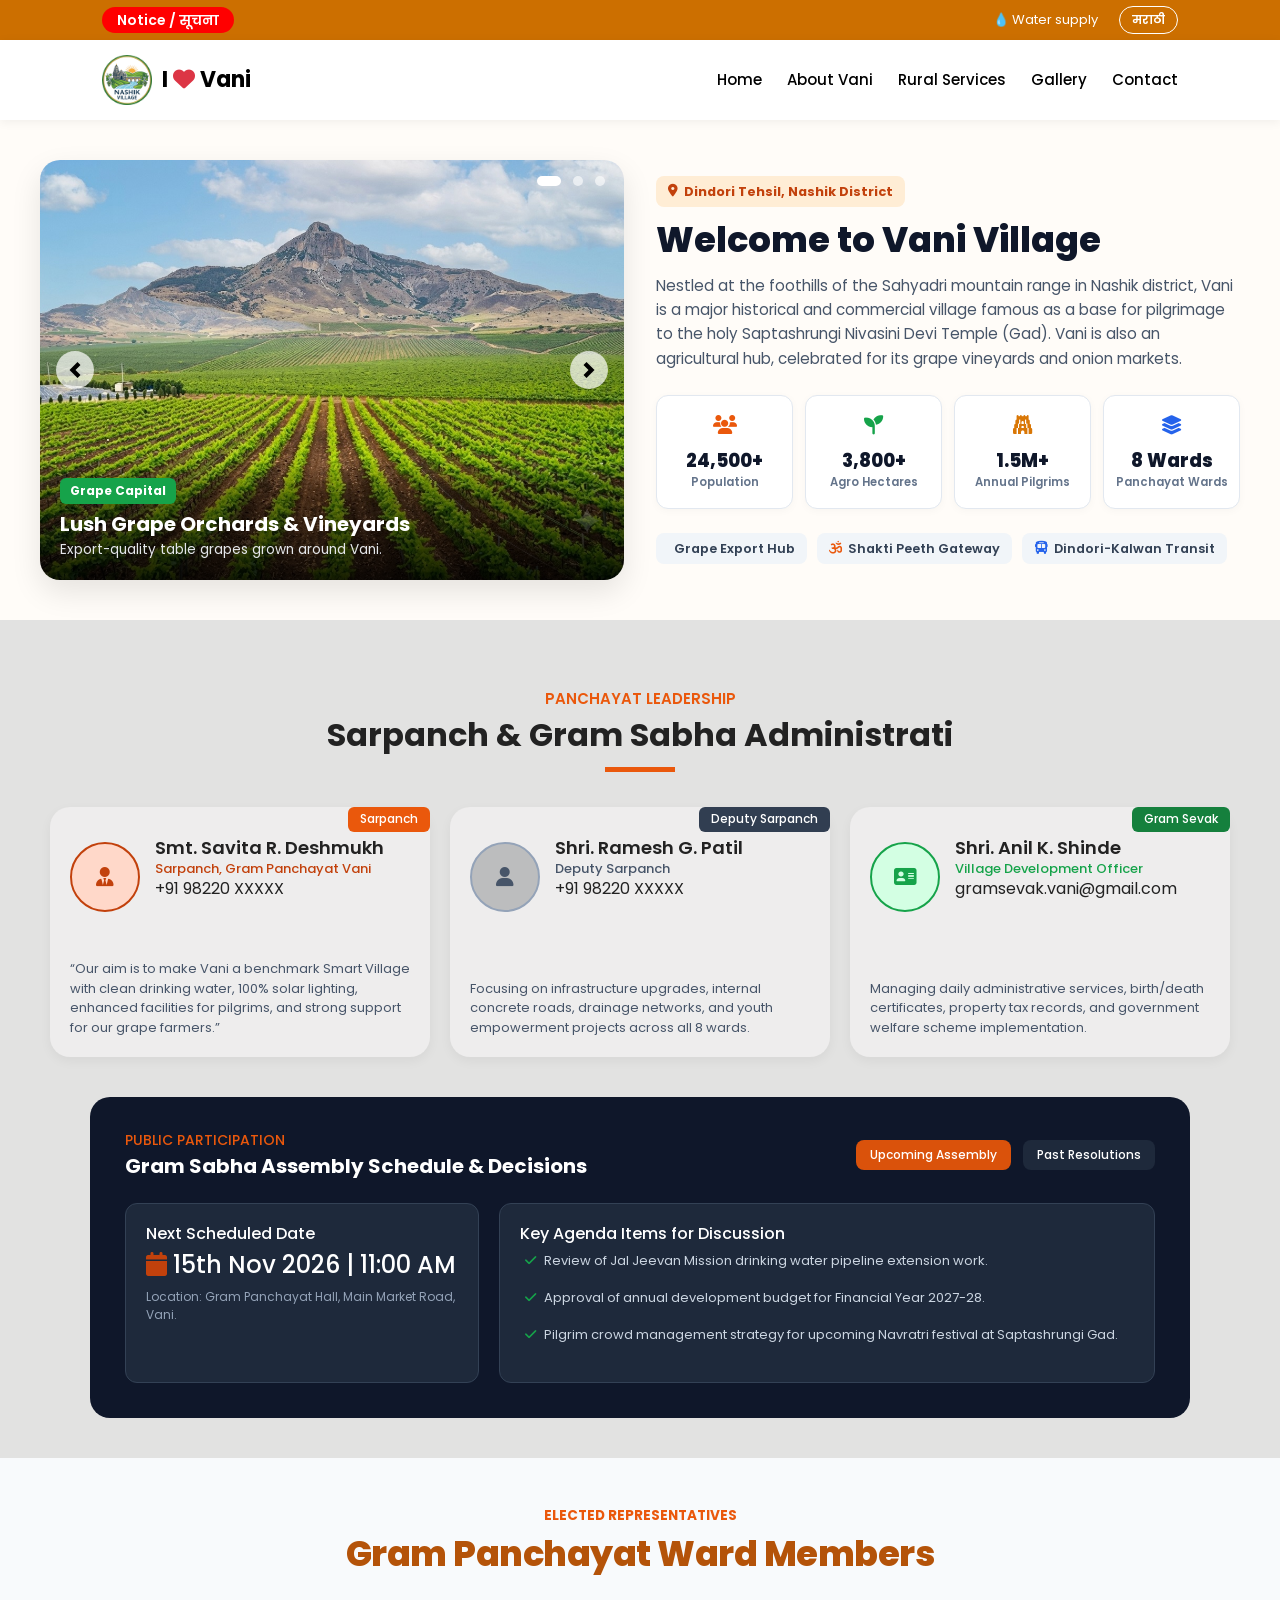
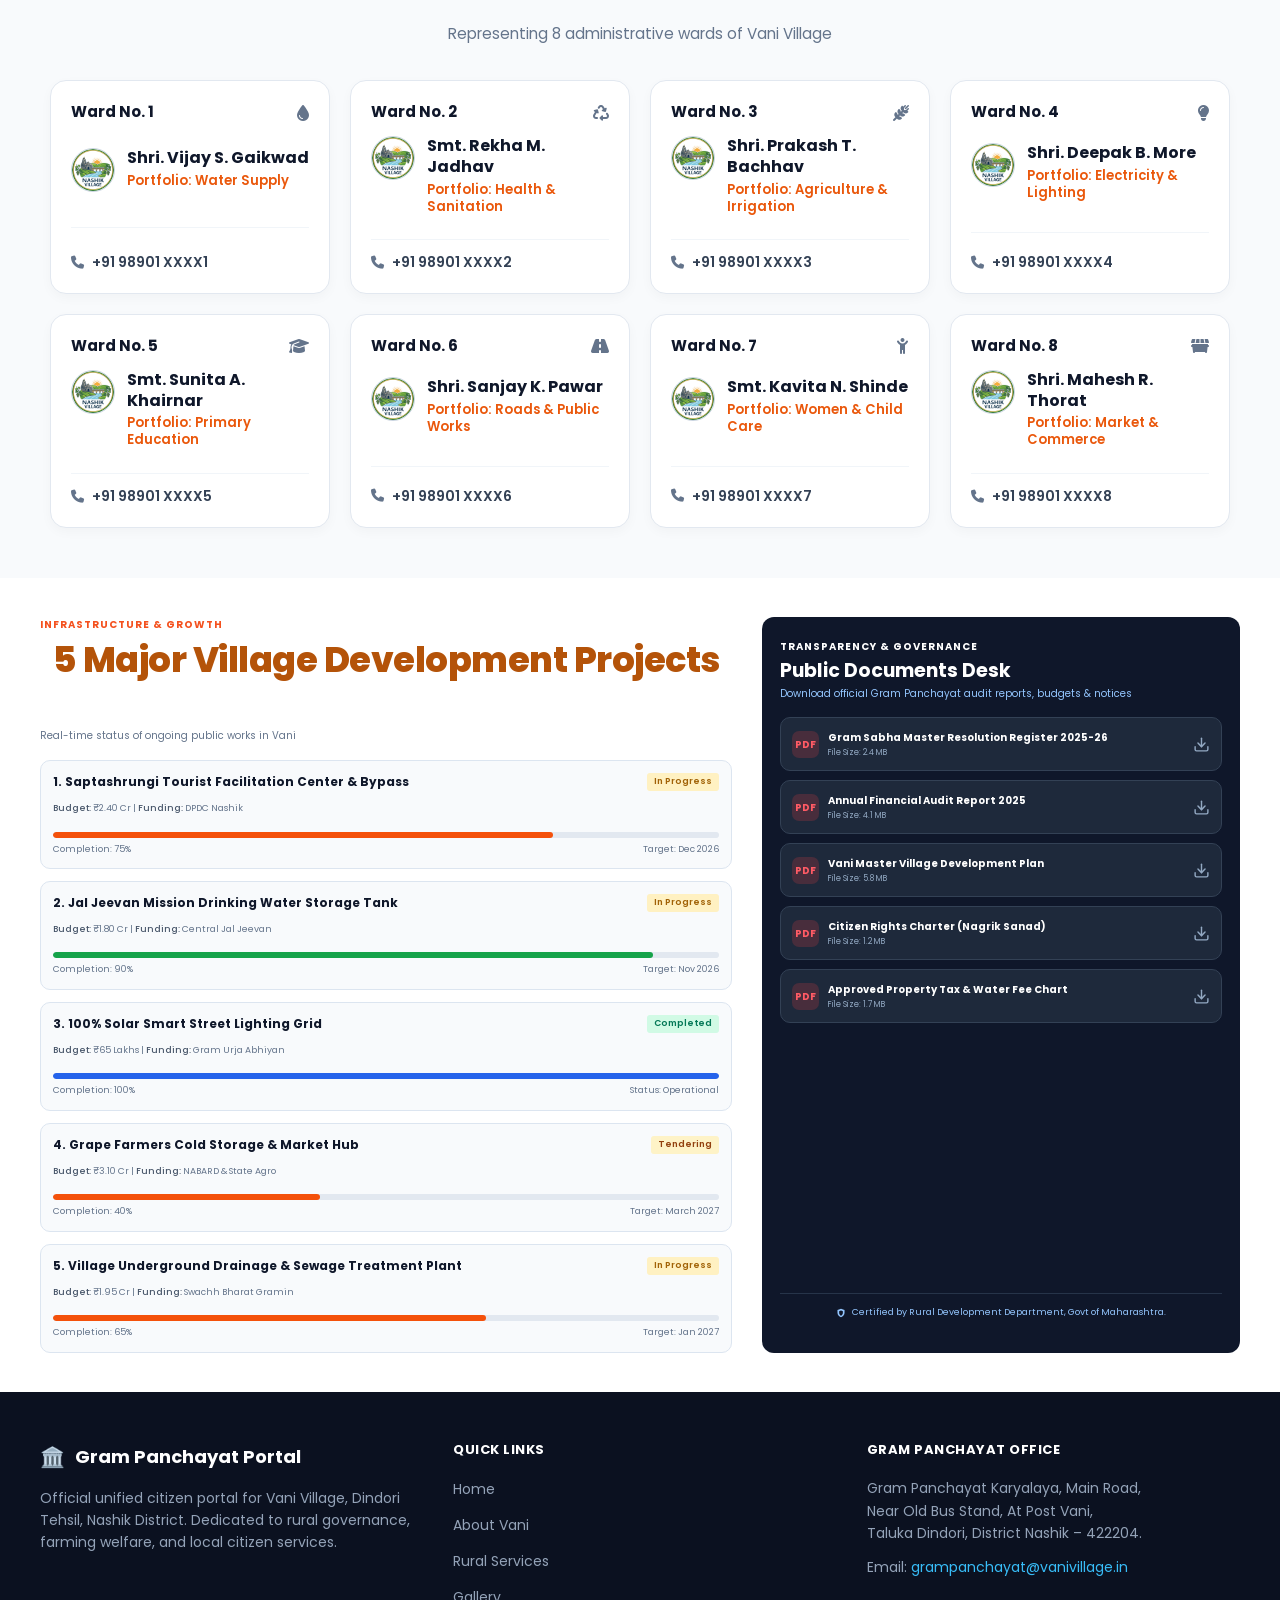
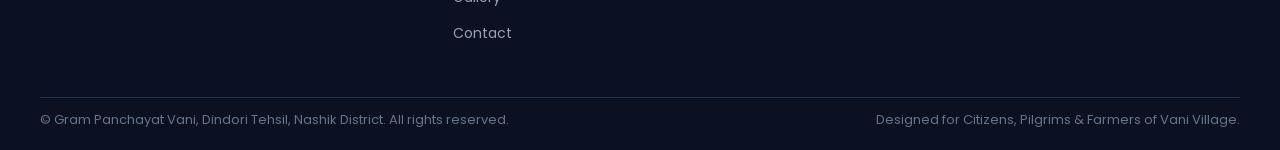
==== commit 82918ffa: "Add gallery.html: Create a new page for Vani Village showcasing temples, community services, educati" ====
--- a/about.html
+++ b/about.html
@@ -43,7 +43,7 @@
                 <li><a href="index.html">Home</a></li>
                 <li><a href="/about.html">About Vani</a></li>
                 <li><a href="services.html">Rural Services</a></li>
-                <li><a href="#gallery">Gallery</a></li>
+                <li><a href="gallery.html">Gallery</a></li>
                 <li><a href="#contact">Contact</a></li>
             </ul>
             <button class="hamburger-menu" id="hamburger-menu" aria-label="Toggle navigation" aria-expanded="false"
@@ -877,7 +877,7 @@
                 <li><a href="index.html">Home</a></li>
                 <li><a href="about.html">About Vani</a></li>
                 <li><a href="services.html">Rural Services</a></li>
-                <li><a href="#gallery">Gallery</a></li>
+                <li><a href="gallery.html">Gallery</a></li>
                 <li><a href="#contact">Contact</a></li>
             </ul>
         </div>
--- a/style.css
+++ b/style.css
@@ -3894,8 +3894,10 @@
 
 .container {
     display: flex;
+    align-items: center;
+    flex-direction: column;
+    padding-bottom: 10px;
     gap: 25px;
-    align-items: flex-start;
 }
 
 /* Left Form */
@@ -4299,4 +4301,701 @@
     width: 100%;
     margin-top: 60px;
     margin-bottom: 0;
+}
+
+
+
+* {
+    box-sizing: border-box;
+    margin: 0;
+    padding: 0;
+}
+
+.gallery {
+    width: 100%;
+    min-height: 100vh;
+    padding: 60px 5%;
+    background-color: #f8fafc;
+}
+
+.section-title {
+    text-align: center;
+    font-size: 2.2rem;
+    font-weight: 800;
+    color: #b45309;
+    margin-bottom: 45px;
+    letter-spacing: -0.5px;
+}
+
+/* Wrapper for multiple cards */
+.cards-wrapper {
+    display: flex;
+    flex-direction: column;
+    gap: 40px;
+    max-width: 1100px;
+    margin: 0 auto;
+}
+
+/* Main Card Structure */
+.g-card {
+    display: flex;
+    background-color: #2e3646;
+    border-radius: 16px;
+    overflow: hidden;
+    box-shadow: 0 12px 30px rgba(0, 0, 0, 0.12);
+    min-height: 380px;
+}
+
+/* Reverse card ke liye: images left, text right */
+.g-card.reverse {
+    flex-direction: row-reverse;
+}
+
+/* Content Area */
+.g-info {
+    flex: 1 1 52%;
+    padding: 35px 40px;
+    display: flex;
+    flex-direction: column;
+    justify-content: center;
+    align-items: flex-start;
+    color: #ffffff;
+}
+
+.g-info h2 {
+    font-size: 1.85rem;
+    font-weight: 700;
+    line-height: 1.25;
+    margin-bottom: 14px;
+    color: #f9fafb;
+}
+
+.g-info a {
+    display: inline-flex;
+    align-items: center;
+    gap: 8px;
+    text-decoration: none;
+    color: #ffffff;
+    background: #ea580c;
+    padding: 6px 16px;
+    border-radius: 20px;
+    font-size: 0.9rem;
+    font-weight: 600;
+    margin-bottom: 18px;
+    box-shadow: 0 4px 10px rgba(234, 88, 12, 0.3);
+    transition: 0.2s ease;
+}
+
+.g-info a:hover {
+    background: #c2410c;
+}
+
+.g-info p {
+    font-size: 0.95rem;
+    line-height: 1.6;
+    color: #cbd5e1;
+    font-weight: 400;
+}
+
+/* Image Grid Area */
+.g-images {
+    flex: 1 1 48%;
+    padding: 16px;
+    display: flex;
+    flex-direction: column;
+    gap: 10px;
+    justify-content: center;
+}
+
+.g-images .img-main {
+    width: 100%;
+    height: 190px;
+    object-fit: cover;
+    border-radius: 10px;
+    display: block;
+}
+
+.g-images .sub-images {
+    display: flex;
+    gap: 10px;
+    width: 100%;
+}
+
+.g-images .sub-images img {
+    width: calc(50% - 5px);
+    height: 130px;
+    object-fit: cover;
+    border-radius: 10px;
+    display: block;
+}
+
+/* Mobile & Tablet Responsiveness */
+@media (max-width: 850px) {
+    .g-card,
+    .g-card.reverse {
+        flex-direction: column-reverse;
+        min-height: auto;
+    }
+
+    .g-info {
+        padding: 24px;
+        width: 100%;
+    }
+
+    .g-images {
+        padding: 16px 16px 0 16px;
+        width: 100%;
+    }
+
+    .g-images .img-main {
+        height: 180px;
+    }
+
+    .g-images .sub-images img {
+        height: 110px;
+    }
+}
+
+.anganwadi-clean-section {
+    width: 100%;
+    padding: 70px 0;
+    background-color: #cfd3d6;
+    font-family: -apple-system, BlinkMacSystemFont, "Segoe UI", Roboto, "Helvetica Neue", Arial, sans-serif;
+}
+
+/* Header centered strictly on top */
+.anganwadi-clean-section .section-header {
+    text-align: center;
+    margin-bottom: 40px;
+    width: 100%;
+}
+
+.anganwadi-clean-section .section-badge {
+    display: inline-block;
+    color: #c2410c;
+    font-weight: 700;
+    font-size: 0.85rem;
+    letter-spacing: 1.5px;
+    margin-bottom: 8px;
+    text-transform: uppercase;
+}
+
+.anganwadi-clean-section .main-title {
+    font-size: 2.3rem;
+    font-weight: 800;
+    color: #0f172a;
+    line-height: 1.3;
+    margin: 0;
+}
+
+/* Card Container */
+.clean-card {
+    display: flex;
+    flex-direction: row;
+    align-items: stretch;
+    background: #ffffff;
+    border-radius: 20px;
+    box-shadow: 0 15px 35px rgba(15, 23, 42, 0.08);
+    border: 1px solid #edf2f7;
+    overflow: hidden;
+    max-width: 1100px;
+    margin: 0 auto;
+}
+
+/* Left Content Area */
+.clean-card .info-content {
+    flex: 1 1 55%;
+    padding: 40px;
+    display: flex;
+    flex-direction: column;
+    justify-content: center;
+}
+
+.clean-card .info-content h3 {
+    font-size: 1.85rem;
+    font-weight: 800;
+    color: #1e293b;
+    margin-bottom: 12px;
+    line-height: 1.3;
+}
+
+.clean-card .tag-row {
+    display: flex;
+    gap: 10px;
+    flex-wrap: wrap;
+    margin-bottom: 18px;
+}
+
+.clean-card .tag {
+    display: inline-flex;
+    align-items: center;
+    gap: 6px;
+    padding: 6px 14px;
+    border-radius: 50px;
+    font-size: 0.82rem;
+    font-weight: 600;
+}
+
+.clean-card .loc-tag {
+    background-color: #ffedd5;
+    color: #c2410c;
+}
+
+.clean-card .time-tag {
+    background-color: #f1f5f9;
+    color: #475569;
+}
+
+.clean-card .desc {
+    color: #64748b;
+    font-size: 0.95rem;
+    line-height: 1.65;
+    margin-bottom: 24px;
+}
+
+/* 3 Quick Stats Cards */
+.clean-card .stats-grid {
+    display: grid;
+    grid-template-columns: repeat(3, 1fr);
+    gap: 12px;
+    margin-bottom: 28px;
+}
+
+.clean-card .stat-box {
+    background-color: #f8fafc;
+    border: 1px solid #e2e8f0;
+    border-radius: 12px;
+    padding: 12px 14px;
+    display: flex;
+    flex-direction: column;
+    gap: 3px;
+}
+
+.clean-card .stat-icon {
+    font-size: 1.3rem;
+    margin-bottom: 4px;
+}
+
+.clean-card .stat-box strong {
+    font-size: 0.92rem;
+    color: #0f172a;
+    font-weight: 700;
+}
+
+.clean-card .stat-box small {
+    font-size: 0.75rem;
+    color: #64748b;
+    font-weight: 500;
+}
+
+/* Action Buttons */
+.clean-card .action-buttons {
+    display: flex;
+    gap: 12px;
+    flex-wrap: wrap;
+}
+
+.clean-card .btn-primary {
+    background-color: #c2410c !important;
+    border-color: #c2410c !important;
+    color: #ffffff !important;
+    font-weight: 600;
+    padding: 10px 22px;
+    border-radius: 10px;
+}
+
+.clean-card .btn-primary:hover {
+    background-color: #9a3412 !important;
+    border-color: #9a3412 !important;
+}
+
+.clean-card .btn-secondary {
+    background-color: #ffffff !important;
+    border: 1px solid #cbd5e1 !important;
+    color: #334155 !important;
+    font-weight: 600;
+    padding: 10px 22px;
+    border-radius: 10px;
+}
+
+.clean-card .btn-secondary:hover {
+    background-color: #f8fafc !important;
+}
+
+/* Right Side Image Mosaic */
+.clean-card .gallery-mosaic {
+    flex: 1 1 45%;
+    padding: 24px;
+    display: flex;
+    flex-direction: column;
+    gap: 10px;
+    justify-content: center;
+    background-color: #ffffff;
+}
+
+.clean-card .img-hero {
+    width: 100%;
+}
+
+.clean-card .img-hero img {
+    width: 100%;
+    height: 200px;
+    object-fit: cover;
+    border-radius: 12px;
+    display: block;
+    background-color: #e2e8f0; /* Fallback placeholder color */
+}
+
+.clean-card .sub-grid {
+    display: grid;
+    grid-template-columns: repeat(2, 1fr);
+    gap: 10px;
+    width: 100%;
+}
+
+.clean-card .sub-grid img {
+    width: 100%;
+    height: 110px;
+    object-fit: cover;
+    border-radius: 10px;
+    display: block;
+    background-color: #e2e8f0; /* Fallback placeholder color */
+}
+
+/* Mobile & Tablet Responsiveness */
+@media (max-width: 991px) {
+    .clean-card {
+        flex-direction: column-reverse;
+    }
+
+    .clean-card .info-content {
+        padding: 28px 24px;
+    }
+
+    .clean-card .gallery-mosaic {
+        padding: 20px 20px 0 20px;
+    }
+
+    .clean-card .img-hero img {
+        height: 220px;
+    }
+}
+
+@media (max-width: 576px) {
+    .clean-card .stats-grid {
+        grid-template-columns: 1fr;
+    }
+
+    .anganwadi-clean-section .main-title {
+        font-size: 1.8rem;
+    }
+}
+
+
+
+/* --- Reversed Card Layout (Left Images, Right Info) --- */
+.clean-card.reverse {
+    flex-direction: row-reverse;
+}
+
+/* On mobile/tablet screens: Keep images on top and content below */
+@media (max-width: 991px) {
+    .clean-card.reverse {
+        flex-direction: column-reverse;
+    }
+}
+
+
+/* Alternate section background for visual depth */
+.vidyalaya-section {
+    background-color: #ffffff;
+    border-top: 1px solid #edf2f7;
+    border-bottom: 1px solid #edf2f7;
+}
+
+.vidyalaya-section .clean-card {
+    background-color: #f8fafc;
+    border: 1px solid #e2e8f0;
+}
+
+.vidyalaya-section .stat-box {
+    background-color: #ffffff;
+}
+
+/* ===================================================
+   CULTURE & FESTIVALS OF VANI (BENTO MODERN GRID)
+   =================================================== */
+
+.culture-section {
+    width: 100%;
+    padding: 80px 0;
+    background: #dddddc; /* Warm earthy village tone */
+    font-family: -apple-system, BlinkMacSystemFont, "Segoe UI", Roboto, sans-serif;
+}
+
+.culture-header {
+    text-align: center;
+    max-width: 700px;
+    margin: 0 auto 50px auto;
+}
+
+.culture-subbadge {
+    display: inline-block;
+    color: #c2410c;
+    font-size: 0.85rem;
+    font-weight: 800;
+    letter-spacing: 1.5px;
+    text-transform: uppercase;
+    margin-bottom: 8px;
+    background: #ffedd5;
+    padding: 4px 14px;
+    border-radius: 30px;
+}
+
+.culture-title {
+    font-size: clamp(2rem, 3.5vw, 2.6rem);
+    font-weight: 800;
+    color: #1c1917;
+    margin-bottom: 14px;
+    line-height: 1.25;
+}
+
+.culture-subtitle {
+    color: #78716c;
+    font-size: 1rem;
+    line-height: 1.6;
+}
+
+/* Bento Grid */
+.festival-bento {
+    display: grid;
+    grid-template-columns: repeat(3, 1fr);
+    gap: 24px;
+    max-width: 1140px;
+    margin: 0 auto;
+}
+
+/* Base Card */
+.festival-card {
+    background: #ffffff;
+    border-radius: 18px;
+    overflow: hidden;
+    border: 1px solid #f0ece1;
+    box-shadow: 0 8px 24px rgba(68, 64, 60, 0.06);
+    display: flex;
+    flex-direction: column;
+    transition: transform 0.3s ease, box-shadow 0.3s ease;
+}
+
+.festival-card:hover {
+    transform: translateY(-5px);
+    box-shadow: 0 16px 36px rgba(68, 64, 60, 0.12);
+}
+
+/* Card 1: Featured Big Card (Spans across top 2 columns) */
+.festival-card.featured {
+    grid-column: span 3;
+    position: relative;
+    min-height: 480px;
+    border: none;
+    color: #ffffff;
+    justify-content: flex-end;
+}
+
+.festival-card.featured .fest-image-bg {
+    position: absolute;
+    inset: 0;
+    z-index: 1;
+}
+
+.festival-card.featured .fest-image-bg img {
+    width: 100%;
+    height: 100%;
+    object-fit: cover;
+}
+
+.festival-card.featured .fest-overlay {
+    position: absolute;
+    inset: 0;
+    background: linear-gradient(180deg, rgba(17, 24, 39, 0.1) 0%, rgba(17, 24, 39, 0.92) 80%);
+}
+
+.festival-card.featured .fest-content {
+    position: relative;
+    z-index: 2;
+    padding: 35px;
+}
+
+.festival-card.featured h3 {
+    font-size: 1.85rem;
+    font-weight: 800;
+    margin-bottom: 12px;
+    color: #ffffff;
+}
+
+.festival-card.featured p {
+    color: #e2e8f0;
+    font-size: 0.95rem;
+    line-height: 1.6;
+    margin-bottom: 20px;
+    max-width: 90%;
+}
+
+.fest-highlights {
+    display: flex;
+    gap: 12px;
+    flex-wrap: wrap;
+}
+
+.fest-highlights span {
+    background: rgba(255, 255, 255, 0.18);
+    backdrop-filter: blur(8px);
+    border: 1px solid rgba(255, 255, 255, 0.25);
+    padding: 6px 14px;
+    border-radius: 50px;
+    font-size: 0.85rem;
+    font-weight: 600;
+    color: #ffffff;
+}
+
+/* Normal Cards */
+.fest-thumb {
+    position: relative;
+    height: 180px;
+    overflow: hidden;
+    background: #e7e5e4;
+}
+
+.fest-thumb img {
+    width: 100%;
+    height: 100%;
+    object-fit: cover;
+    transition: transform 0.4s ease;
+}
+
+.festival-card:hover .fest-thumb img {
+    transform: scale(1.05);
+}
+
+.fest-body {
+    padding: 24px;
+    display: flex;
+    flex-direction: column;
+    flex-grow: 1;
+}
+
+.fest-body h3 {
+    font-size: 1.25rem;
+    font-weight: 700;
+    color: #1c1917;
+    margin: 8px 0 10px 0;
+}
+
+.fest-body p {
+    font-size: 0.9rem;
+    color: #57534e;
+    line-height: 1.55;
+    margin-bottom: 16px;
+    flex-grow: 1;
+}
+
+.fest-date {
+    display: inline-flex;
+    align-items: center;
+    gap: 6px;
+    font-size: 0.8rem;
+    font-weight: 600;
+    color: #9a3412;
+}
+
+/* Badges */
+.fest-tag {
+    display: inline-flex;
+    align-items: center;
+    gap: 6px;
+    padding: 4px 12px;
+    border-radius: 30px;
+    font-size: 0.78rem;
+    font-weight: 700;
+    text-transform: uppercase;
+}
+
+.fest-thumb .fest-tag {
+    position: absolute;
+    top: 12px;
+    right: 12px;
+    box-shadow: 0 4px 10px rgba(0, 0, 0, 0.15);
+}
+
+.fest-tag.major {
+    background: #ea580c;
+    color: #ffffff;
+}
+
+.fest-tag.green {
+    background: #15803d;
+    color: #ffffff;
+}
+
+.fest-tag.saffron {
+    background: #d97706;
+    color: #ffffff;
+}
+
+.fest-tag.orange {
+    background: #c2410c;
+    color: #ffffff;
+}
+
+.fest-points {
+    list-style: none;
+    padding: 0;
+    margin: 0;
+    border-top: 1px dashed #e7e5e4;
+    padding-top: 12px;
+}
+
+.fest-points li {
+    font-size: 0.82rem;
+    font-weight: 600;
+    color: #44403c;
+    display: flex;
+    align-items: center;
+    gap: 8px;
+    margin-bottom: 6px;
+}
+
+.fest-points li i {
+    color: #16a34a;
+    font-size: 0.75rem;
+}
+
+/* Responsive */
+@media (max-width: 991px) {
+    .festival-bento {
+        grid-template-columns: repeat(2, 1fr);
+    }
+    
+    .festival-card.featured {
+        grid-column: span 2;
+    }
+}
+
+@media (max-width: 640px) {
+    .festival-bento {
+        grid-template-columns: 1fr;
+    }
+
+    .festival-card.featured {
+        grid-column: span 1;
+        min-height: 420px;
+    }
+
+    .festival-card.featured .fest-content {
+        padding: 22px;
+    }
+
+    .culture-section {
+        padding: 50px 15px;
+    }
 }
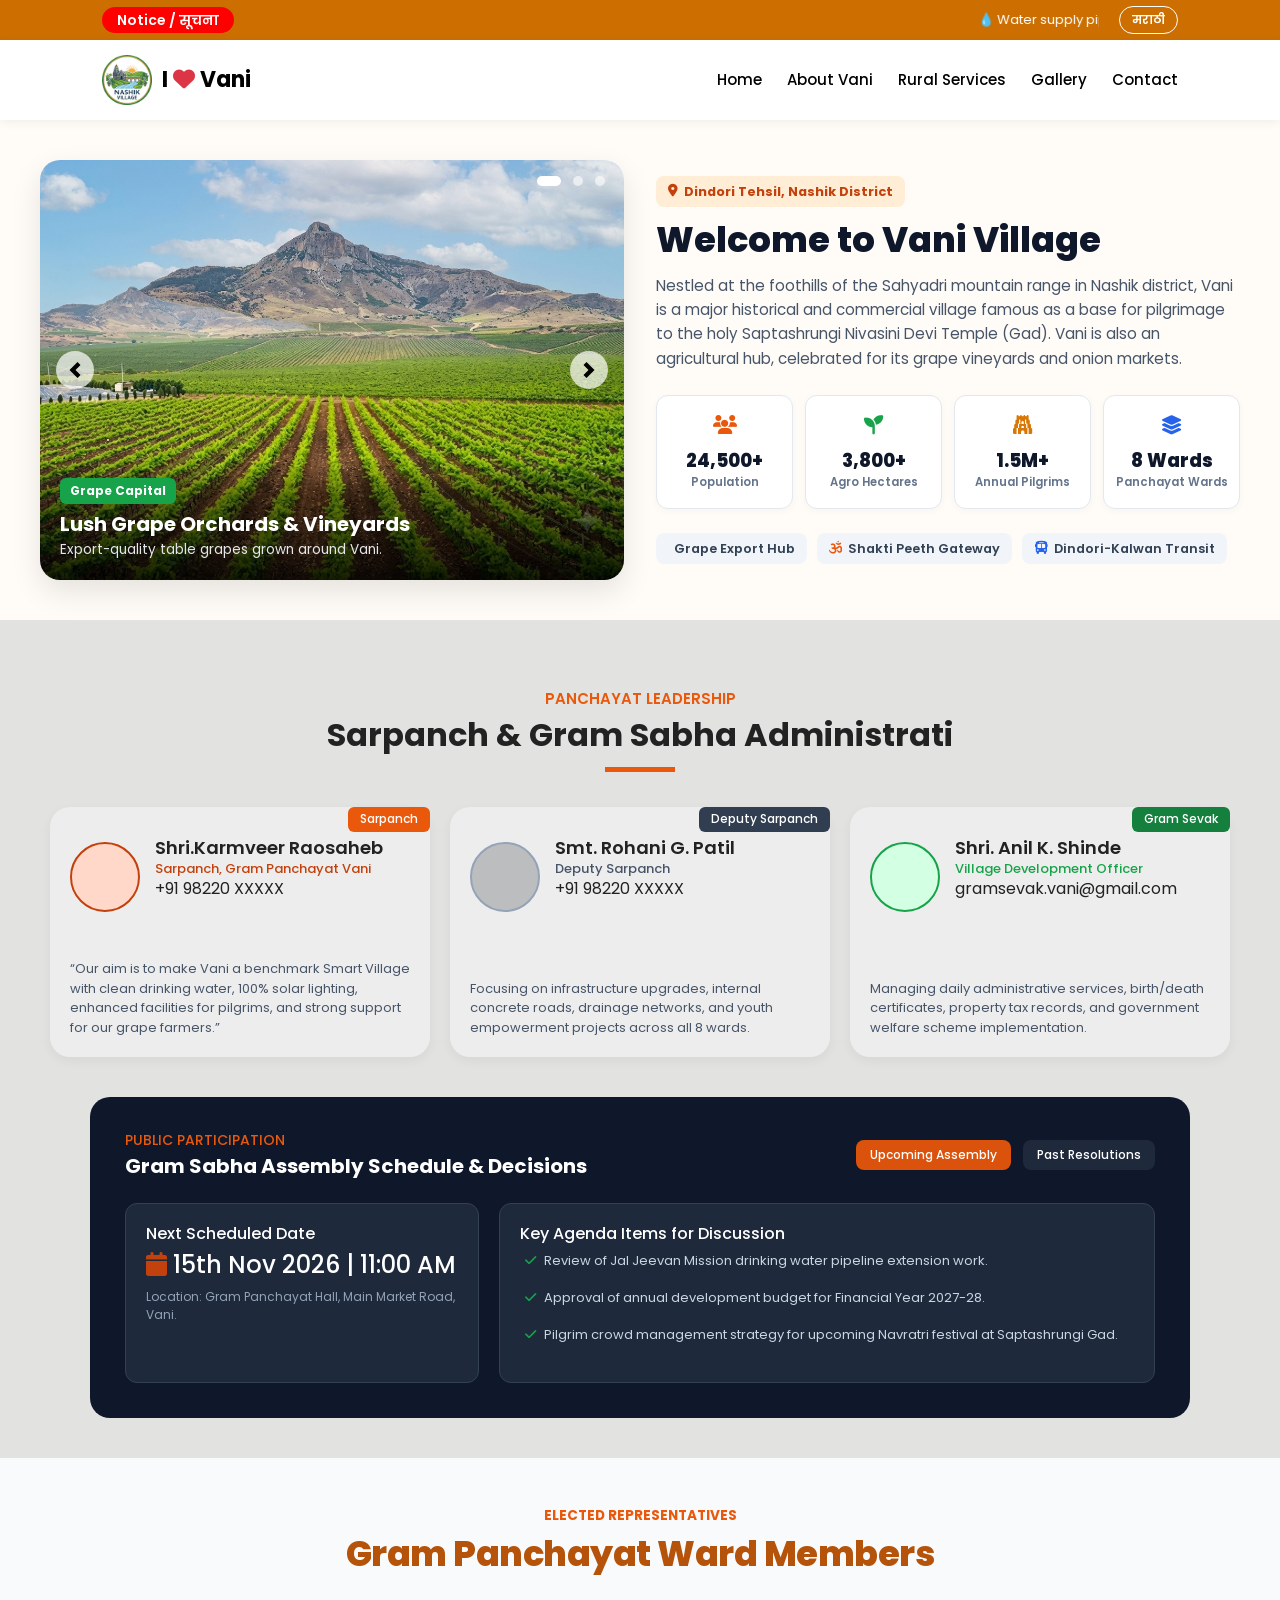
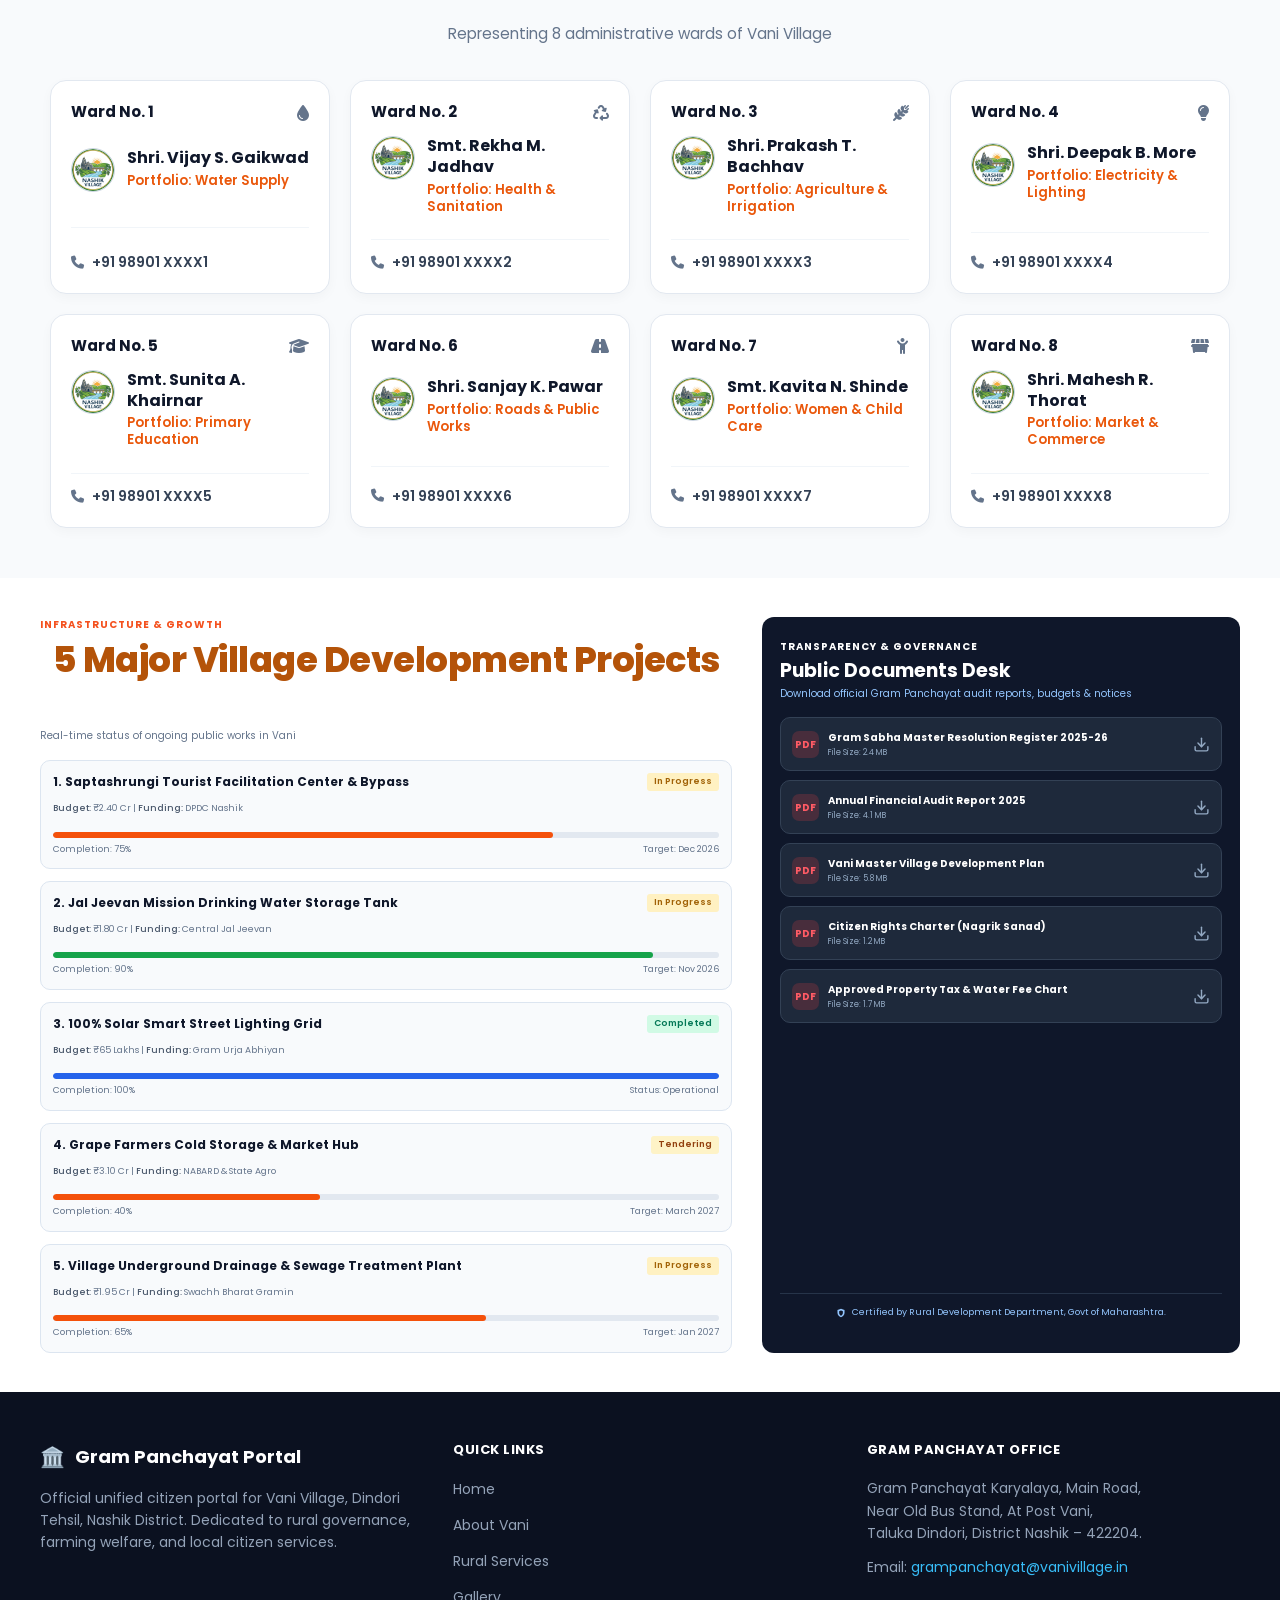
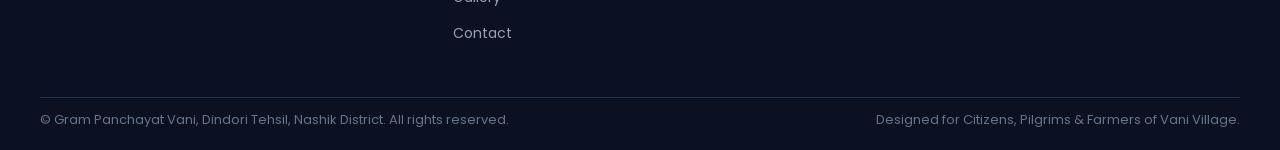
==== commit 35c4594a: "update" ====
--- a/about.html
+++ b/about.html
@@ -176,9 +176,9 @@
                 <div class="about-container-box">
                     <h6 class="ach61">Sarpanch</h6>
                     <div class="ach061">
-                        <div class="ach-01"><i class="fa-solid fa-user-tie"></i></div>
+                        <div class="ach-01"><img src="assets/download.jfif" alt=""></div>
                         <div class="ach-001">
-                            <h5>Smt. Savita R. Deshmukh</h5>
+                            <h5>Shri.Karmveer Raosaheb</h5>
                             <h6>Sarpanch, Gram Panchayat Vani</h6>
                             <p> +91 98220 XXXXX</p>
                         </div>
@@ -191,9 +191,9 @@
                 <div class="about-container-box">
                     <h6 class="ach62">Deputy Sarpanch</h6>
                     <div class="ach061">
-                        <div class="ach-02"><i class="fa-solid fa-user"></i></div>
+                        <div class="ach-02"><img src="assets/iim (1).jfif" alt=""></i></div>
                         <div class="ach-002">
-                            <h5>Shri. Ramesh G. Patil</h5>
+                            <h5>Smt. Rohani G. Patil</h5>
                             <h6>Deputy Sarpanch</h6>
                             <p> +91 98220 XXXXX</p>
                         </div>
@@ -207,7 +207,7 @@
                 <div class="about-container-box">
                     <h6 class="ach63">Gram Sevak</h6>
                     <div class="ach061">
-                        <div class="ach-03"><i class="fa-solid fa-address-card"></i></div>
+                        <div class="ach-03"><img src="assets/iim (2).jfif" alt=""></i></div>
                         <div class="ach-003">
                             <h5>Shri. Anil K. Shinde</h5>
                             <h6>Village Development Officer</h6>
